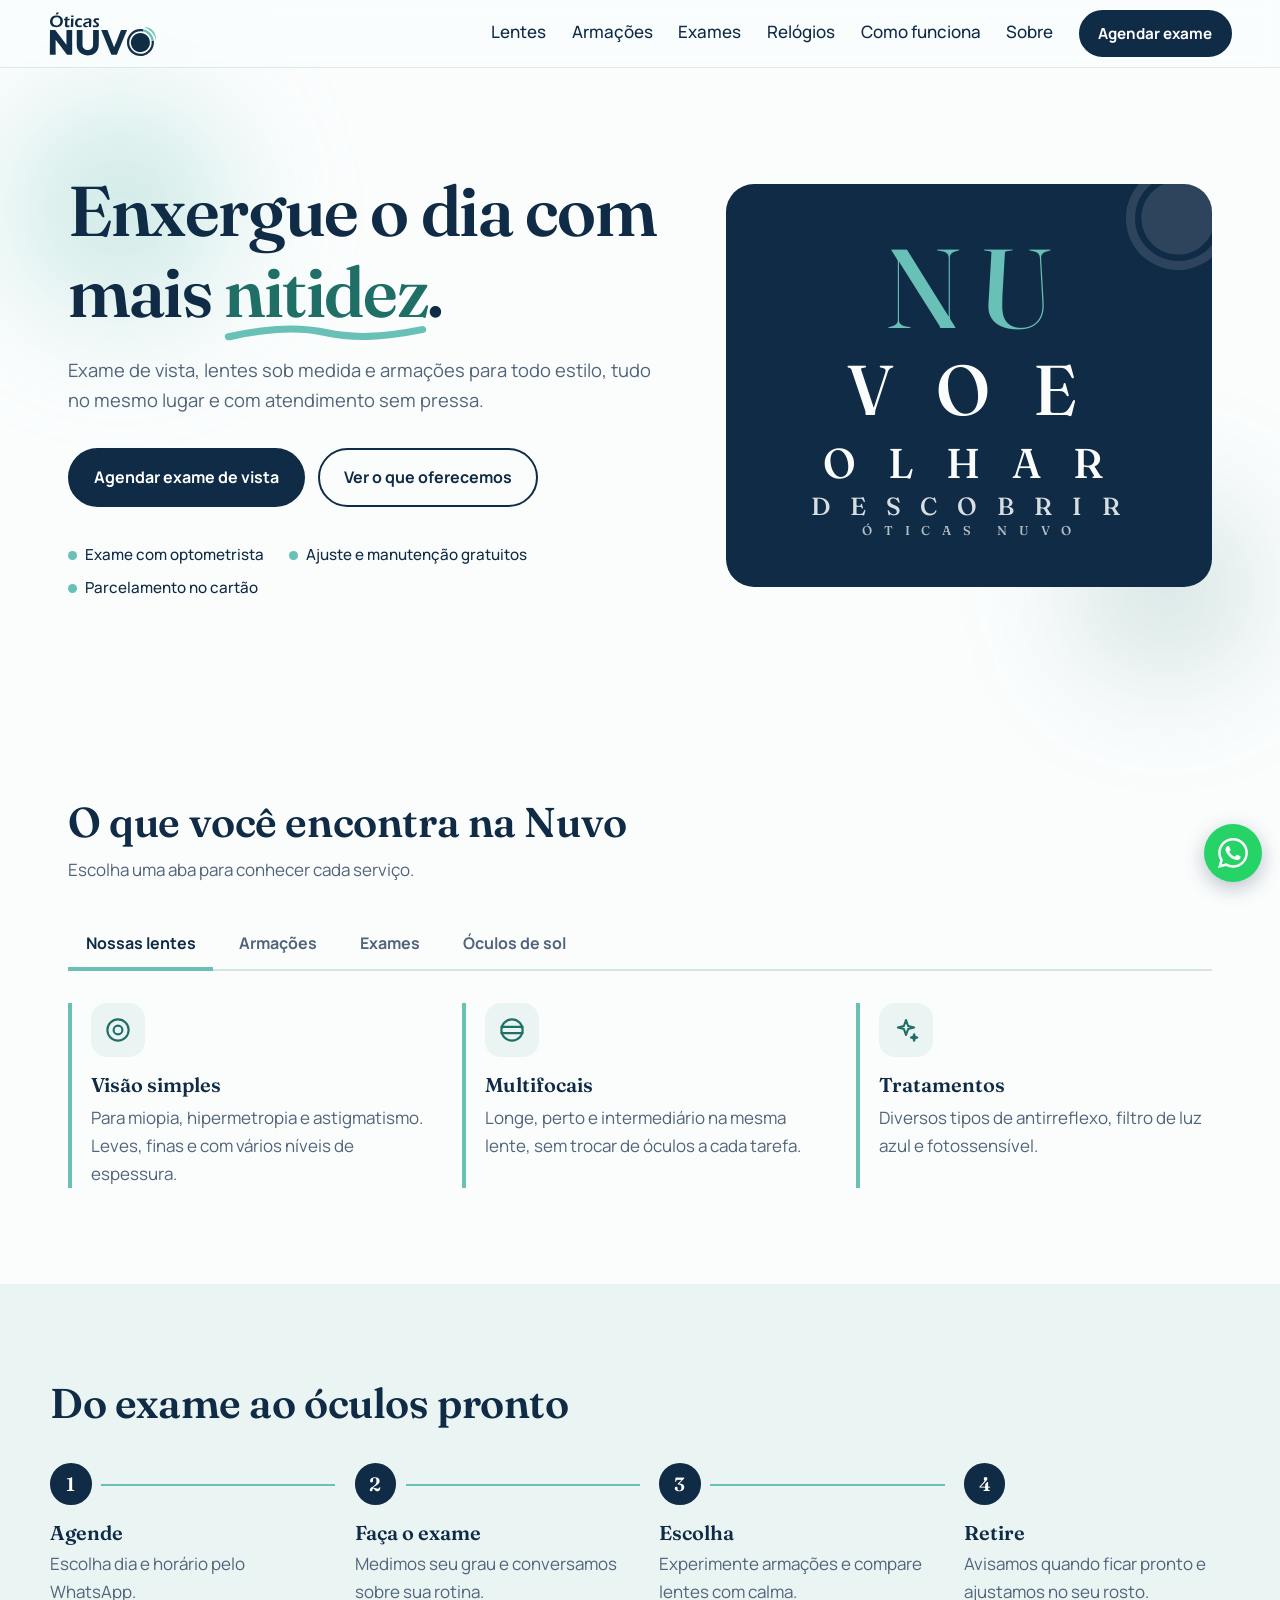
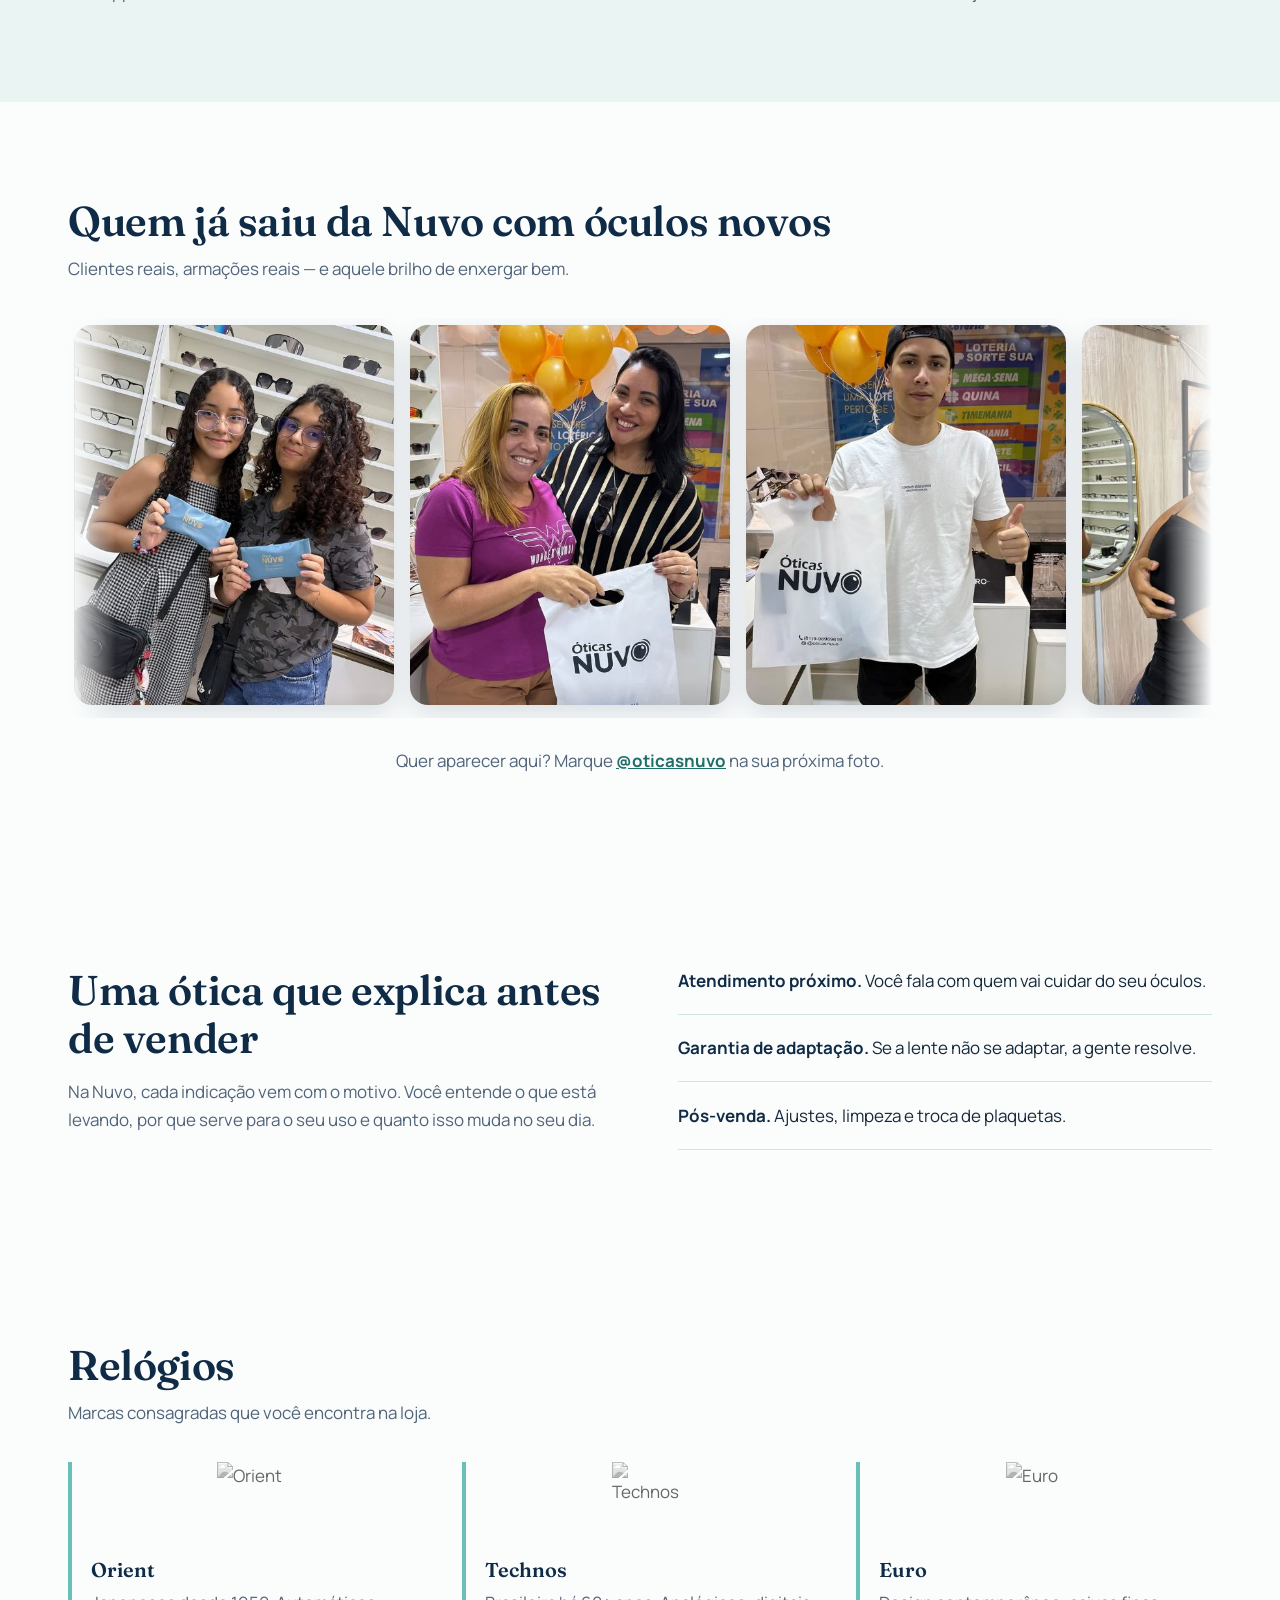
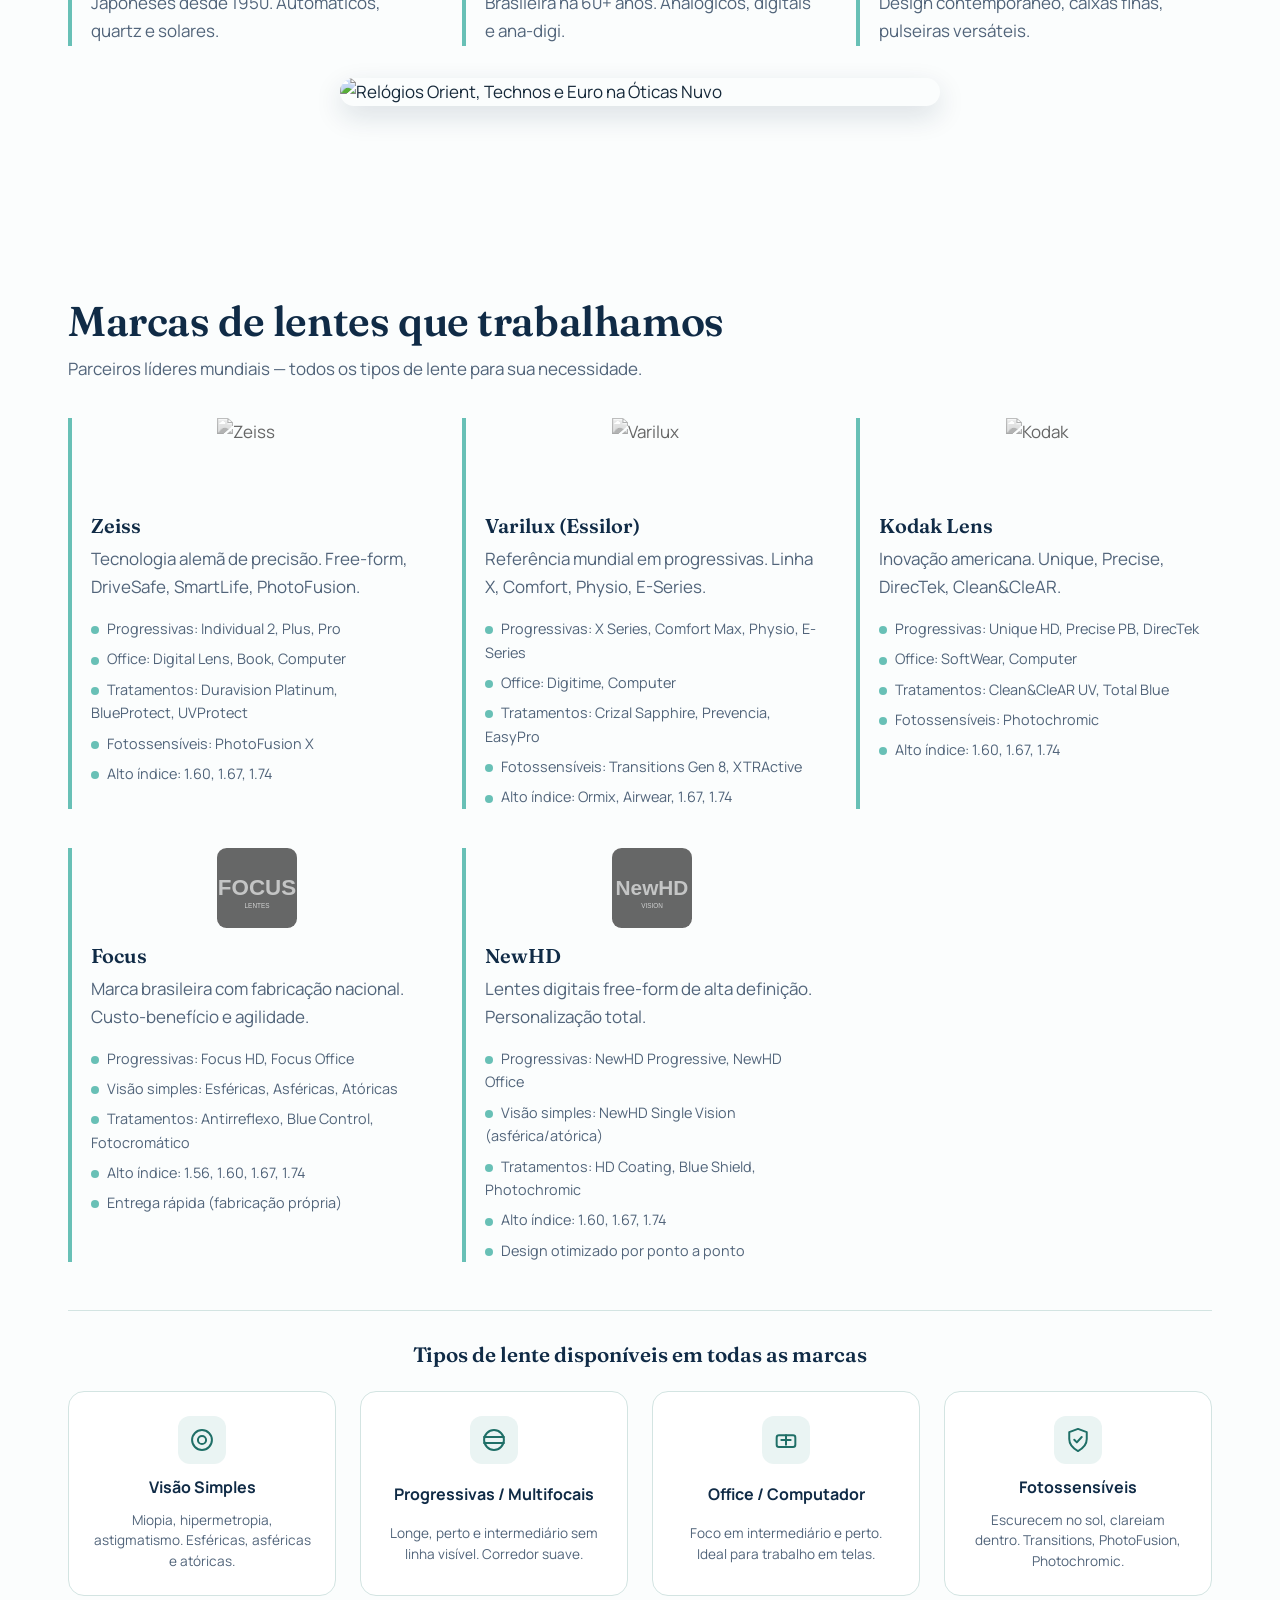
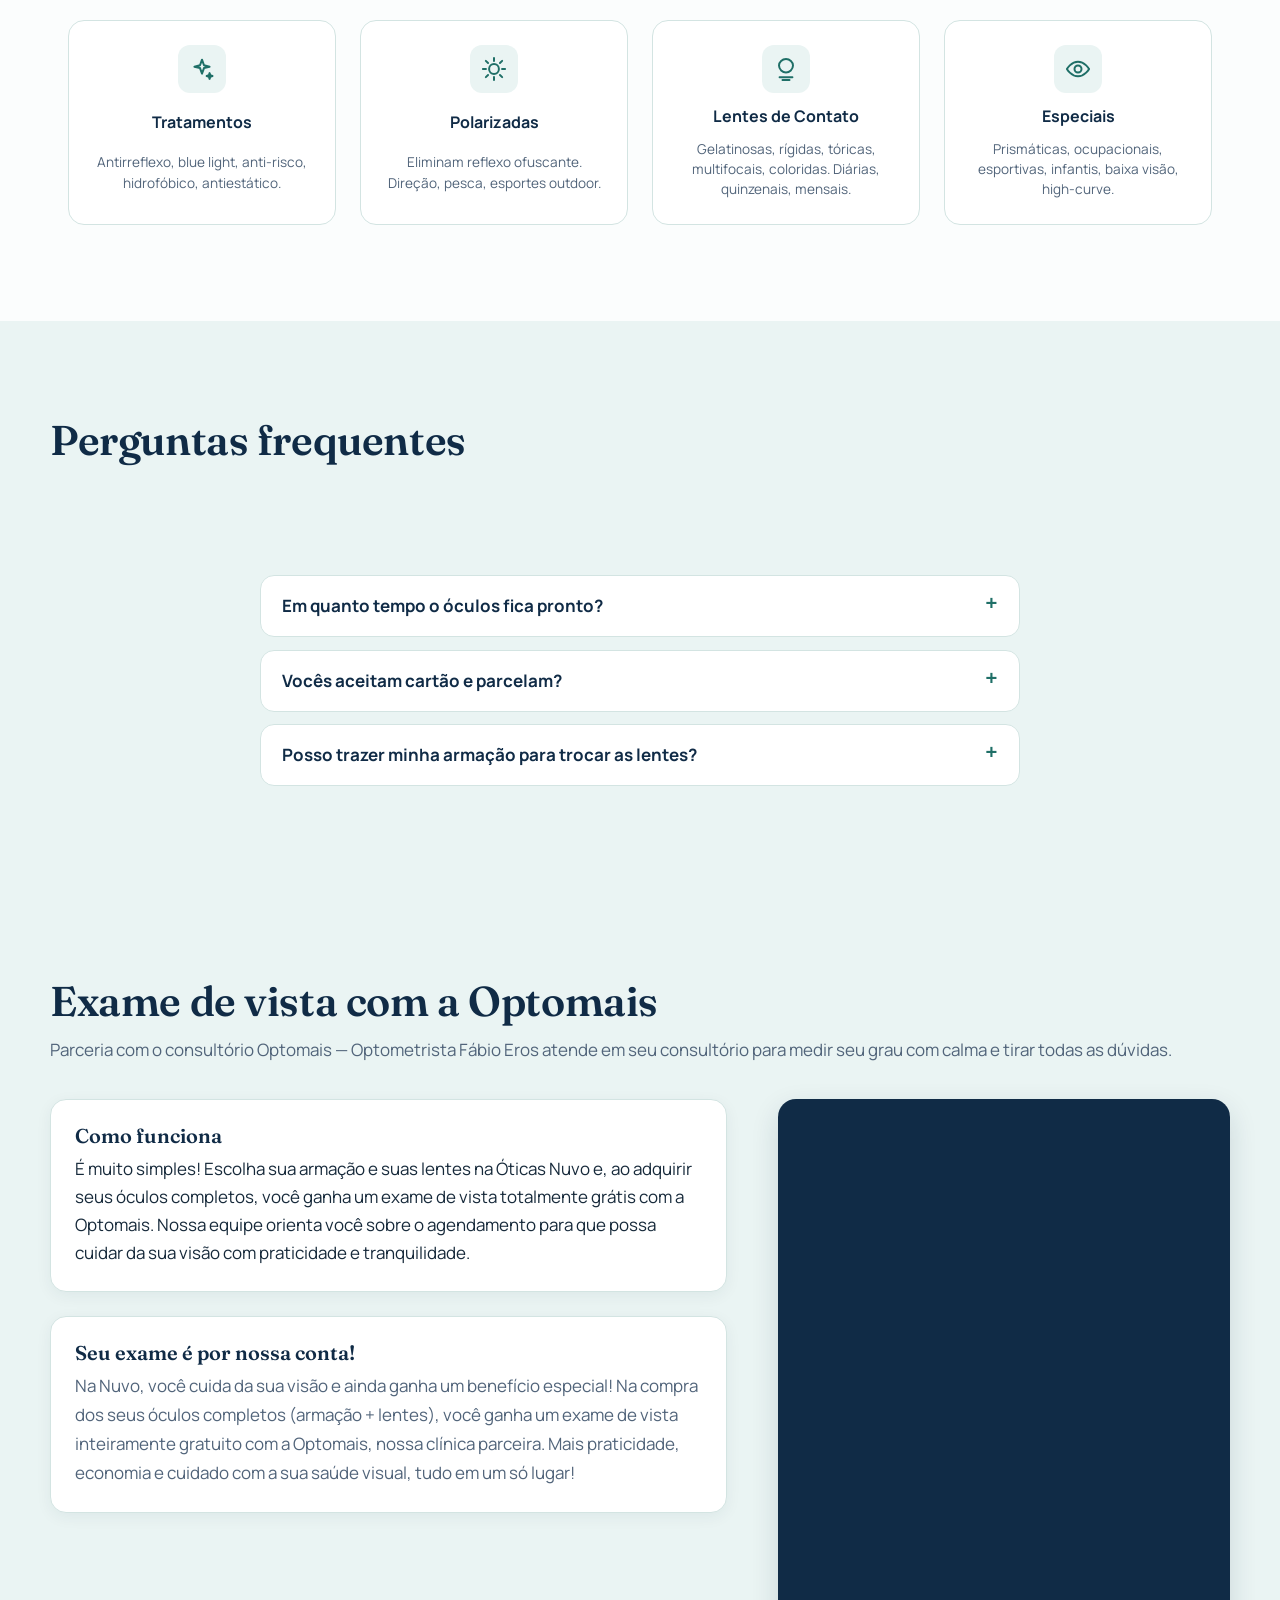
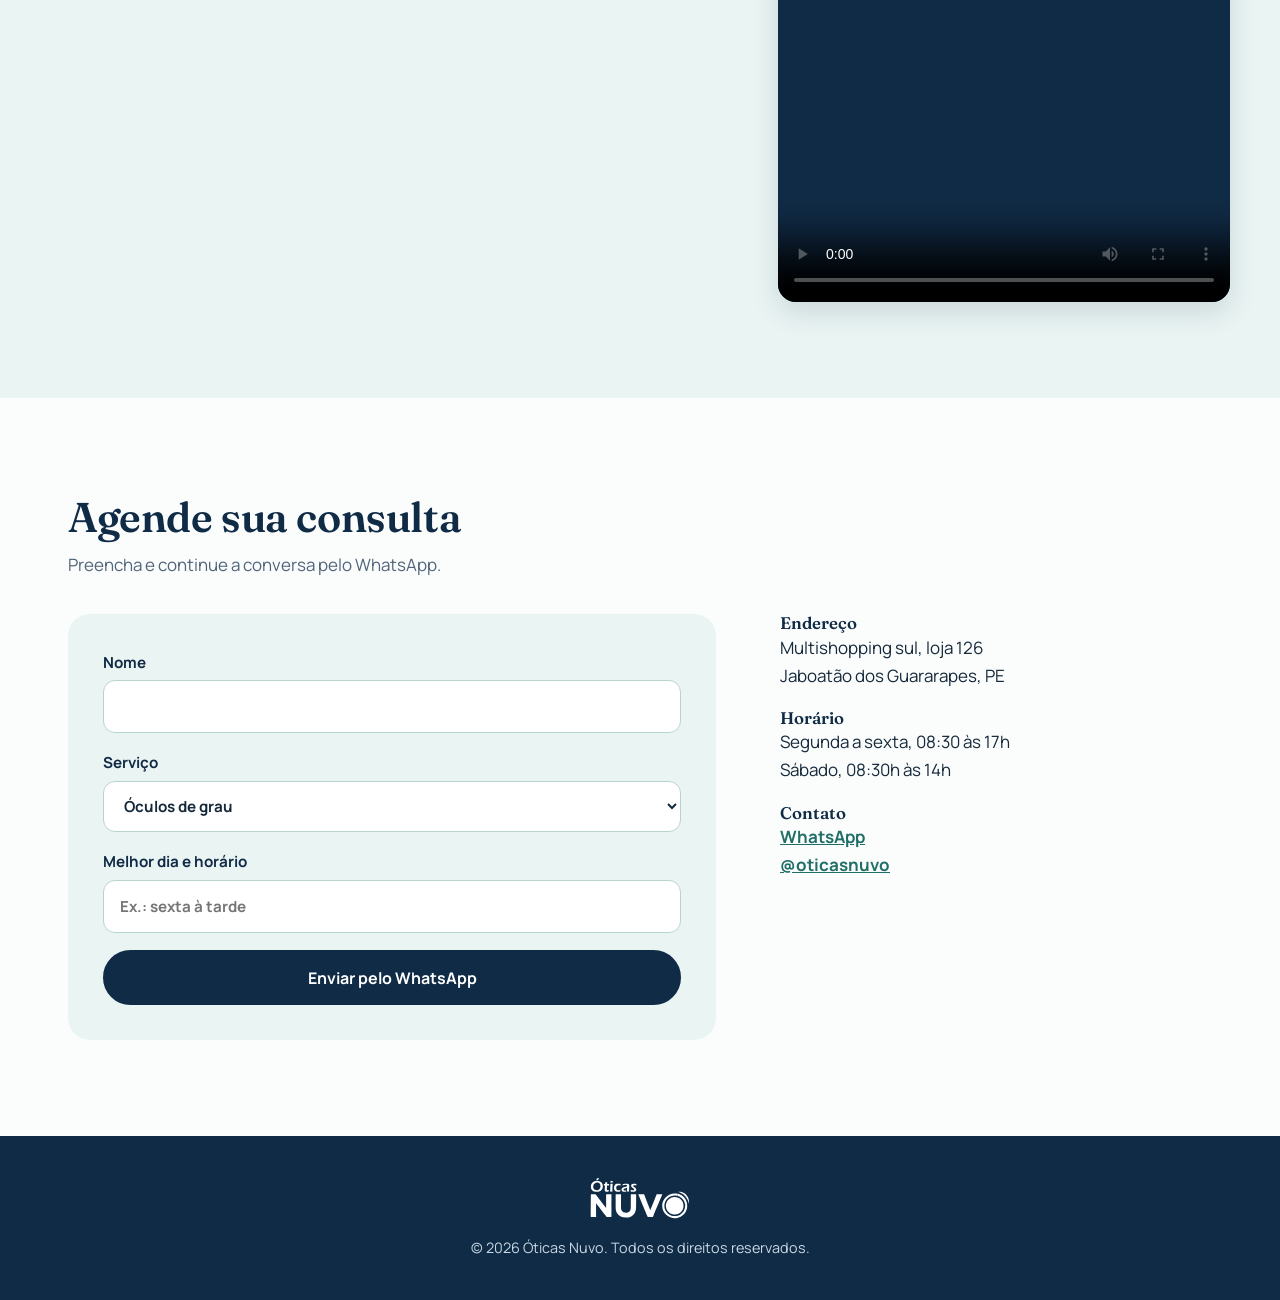
==== nuvo/index.html @ 14ef7bdc "feat: atualiza materiais das armações com todos os tipos (Acetato, TR90, Metal, Metal e Titânio, Aço" ====
<!DOCTYPE html>
<html lang="pt-BR">
<head>
<meta charset="utf-8">
<meta name="viewport" content="width=device-width, initial-scale=1">
<title>Óticas Nuvo | Óculos, lentes e exame de vista</title>
<meta name="description" content="Óticas Nuvo: exame de vista, lentes, armações e lentes de contato com atendimento próximo. Agende pelo WhatsApp.">
<meta name="theme-color" content="#102B46">
<link rel="icon" href="favicon.ico" sizes="any">
<link rel="icon" type="image/svg+xml" href="img/icone-nuvo.svg">
<link rel="apple-touch-icon" href="img/apple-touch-icon.png">
<link rel="preconnect" href="https://fonts.googleapis.com">
<link rel="preconnect" href="https://fonts.gstatic.com" crossorigin>
<link href="https://fonts.googleapis.com/css2?family=Fraunces:opsz,wght@9..144,500;9..144,600&family=Manrope:wght@400;500;700&display=swap" rel="stylesheet">
<link rel="stylesheet" href="css/style.css">
</head>
<body>
<a class="skip" href="#produtos">Ir para o conteúdo</a>

<header class="top">
  <a class="brand" href="#inicio" aria-label="Óticas Nuvo, início"><img src="img/logo-nuvo.svg" alt="Óticas Nuvo" width="150" height="65"></a>
  <button class="burger" aria-expanded="false" aria-controls="menu" aria-label="Abrir menu"><span></span><span></span></button>
  <nav id="menu" aria-label="Principal">
    <a href="#produtos" data-tab="lentes">Lentes</a>
    <a href="#produtos" data-tab="armacoes">Armações</a>
    <a href="#produtos" data-tab="exames">Exames</a>
    <a href="#relogios">Relógios</a>
    <a href="#como">Como funciona</a>
    <a href="#sobre">Sobre</a>
    <a href="#contato" class="btn btn-sm">Agendar exame</a>
  </nav>
</header>

<main>
<section class="hero" id="inicio">
  <div class="hero-blob b1" aria-hidden="true"></div>
  <div class="hero-blob b2" aria-hidden="true"></div>
  <div class="hero-text">
    <h1>Enxergue o dia com mais <em class="hl">nitidez</em>.</h1>
    <p>Exame de vista, lentes sob medida e armações para todo estilo, tudo no mesmo lugar e com atendimento sem pressa.</p>
    <div class="actions">
      <a class="btn" href="#contato">Agendar exame de vista</a>
      <a class="btn btn-ghost" href="#produtos">Ver o que oferecemos</a>
    </div>
    <ul class="facts">
      <li>Exame com optometrista</li>
      <li>Ajuste e manutenção gratuitos</li>
      <li>Parcelamento no cartão</li>
    </ul>
  </div>
  <div class="chart" aria-hidden="true">
    <img class="chart-eye" src="img/icone-nuvo.svg" alt="" width="120" height="120">
    <p class="r1">N U</p>
    <p class="r2">V O E</p>
    <p class="r3">O L H A R</p>
    <p class="r4">D E S C O B R I R</p>
    <p class="r5">Ó T I C A S &nbsp; N U V O</p>
  </div>
</section>

<section class="sec" id="produtos">
  <div class="head">
    <h2>O que você encontra na Nuvo</h2>
    <p>Escolha uma aba para conhecer cada serviço.</p>
  </div>
  <div class="tabs" role="tablist" aria-label="Produtos e serviços">
    <button role="tab" id="t-lentes" aria-controls="p-lentes" aria-selected="true">Nossas lentes</button>
    <button role="tab" id="t-armacoes" aria-controls="p-armacoes" aria-selected="false" tabindex="-1">Armações</button>
    <button role="tab" id="t-exames" aria-controls="p-exames" aria-selected="false" tabindex="-1">Exames</button>
    <button role="tab" id="t-solar" aria-controls="p-solar" aria-selected="false" tabindex="-1">Óculos de sol</button>
  </div>

  <div class="panel" role="tabpanel" id="p-lentes" aria-labelledby="t-lentes">
    <div class="cols">
      <article><svg aria-hidden="true" viewBox="0 0 24 24" fill="none" stroke="currentColor" stroke-width="1.7" stroke-linecap="round" stroke-linejoin="round"><circle cx="12" cy="12" r="8.5"/><circle cx="12" cy="12" r="3.5"/></svg><h3>Visão simples</h3><p>Para miopia, hipermetropia e astigmatismo. Leves, finas e com vários níveis de espessura.</p></article>
      <article><svg aria-hidden="true" viewBox="0 0 24 24" fill="none" stroke="currentColor" stroke-width="1.7" stroke-linecap="round" stroke-linejoin="round"><circle cx="12" cy="12" r="8.5"/><path d="M3.5 9.5h17M3.5 14.5h17"/></svg><h3>Multifocais</h3><p>Longe, perto e intermediário na mesma lente, sem trocar de óculos a cada tarefa.</p></article>
      <article><svg aria-hidden="true" viewBox="0 0 24 24" fill="none" stroke="currentColor" stroke-width="1.7" stroke-linecap="round" stroke-linejoin="round"><path d="M12 4l1.7 4.8L18.5 10l-4.8 1.2L12 16l-1.7-4.8L5.5 10l4.8-1.2z"/><path d="M18.5 15.5l.6 1.9 1.9.6-1.9.6-.6 1.9-.6-1.9-1.9-.6 1.9-.6z"/></svg><h3>Tratamentos</h3><p>Diversos tipos de antirreflexo, filtro de luz azul e fotossensível.</p></article>
    </div>
  </div>
  <div class="panel" role="tabpanel" id="p-armacoes" aria-labelledby="t-armacoes" hidden>
    <div class="cols">
      <article>
        <svg aria-hidden="true" viewBox="0 0 24 24" fill="none" stroke="currentColor" stroke-width="1.7" stroke-linecap="round" stroke-linejoin="round">
          <circle cx="7" cy="14.5" r="3.6"/><circle cx="17" cy="14.5" r="3.6"/>
          <path d="M10.6 14c.9-.7 1.9-.7 2.8 0M3.5 12.5L2.2 9.2M20.5 12.5l1.3-3.3"/>
        </svg>
        <h3>Acetato</h3>
        <p>Cores profundas, acabamento macio e muito conforto para o dia inteiro. Ajuste preciso no rosto.</p>
      </article>
      <article>
        <svg aria-hidden="true" viewBox="0 0 24 24" fill="none" stroke="currentColor" stroke-width="1.7" stroke-linecap="round" stroke-linejoin="round">
          <circle cx="7" cy="14.5" r="3.6"/><circle cx="17" cy="14.5" r="3.6"/>
          <path d="M10.6 14c.9-.7 1.9-.7 2.8 0M3.5 12.5L2.2 9.2M20.5 12.5l1.3-3.3"/>
          <path d="M7 14.5v-4M17 14.5v-4" stroke="#68C0B6" stroke-width="1.5"/>
        </svg>
        <h3>TR90</h3>
        <p>Nylon de alta performance. Ultra-leve, flexível, resistente a impacto e memória de forma.</p>
      </article>
      <article>
        <svg aria-hidden="true" viewBox="0 0 24 24" fill="none" stroke="currentColor" stroke-width="1.7" stroke-linecap="round" stroke-linejoin="round">
          <rect x="3" y="11.5" width="7" height="5" rx="1.8"/><rect x="14" y="11.5" width="7" height="5" rx="1.8"/>
          <path d="M10 14h4M3 11.5L1.8 8.5M21 11.5l1.2-3"/>
        </svg>
        <h3>Metal</h3>
        <p>Clássico e durável. Hastes finas, ajuste nasal com plaquetas, visual atemporal.</p>
      </article>
      <article>
        <svg aria-hidden="true" viewBox="0 0 24 24" fill="none" stroke="currentColor" stroke-width="1.7" stroke-linecap="round" stroke-linejoin="round">
          <rect x="3" y="11.5" width="7" height="5" rx="1.8"/><rect x="14" y="11.5" width="7" height="5" rx="1.8"/>
          <path d="M10 14h4M3 11.5L1.8 8.5M21 11.5l1.2-3"/>
          <circle cx="6.5" cy="14" r="1.2" fill="#68C0B6"/><circle cx="17.5" cy="14" r="1.2" fill="#68C0B6"/>
        </svg>
        <h3>Metal e Titânio</h3>
        <p>Leveza extrema, hipoalergênico, resistente à corrosão. Conforto máximo por horas.</p>
      </article>
      <article>
        <svg aria-hidden="true" viewBox="0 0 24 24" fill="none" stroke="currentColor" stroke-width="1.7" stroke-linecap="round" stroke-linejoin="round">
          <circle cx="7" cy="15" r="3.4"/><circle cx="17" cy="15" r="3.4"/>
          <path d="M10.4 14.6c.9-.7 2.3-.7 3.2 0"/>
          <path d="M12 3.5l.8 1.7 1.8.3-1.3 1.3.3 1.8-1.6-.9-1.6.9.3-1.8L8.6 5.5l1.8-.3z"/>
          <rect x="5.5" y="13" width="3" height="4" rx="0.5" fill="#68C0B6"/><rect x="16.5" y="13" width="3" height="4" rx="0.5" fill="#68C0B6"/>
        </svg>
        <h3>Aço Inoxidável</h3>
        <p>Resistência superior, não enferruja, fino e elegante. Ideal para armações rimless.</p>
      </article>
      <article>
        <svg aria-hidden="true" viewBox="0 0 24 24" fill="none" stroke="currentColor" stroke-width="1.7" stroke-linecap="round" stroke-linejoin="round">
          <circle cx="7" cy="15" r="3.4"/><circle cx="17" cy="15" r="3.4"/>
          <path d="M10.4 14.6c.9-.7 2.3-.7 3.2 0"/>
          <path d="M12 3.5l.8 1.7 1.8.3-1.3 1.3.3 1.8-1.6-.9-1.6.9.3-1.8L8.6 5.5l1.8-.3z"/>
          <path d="M7 15l-2-3M17 15l2-3" stroke="#68C0B6" stroke-width="1.5"/>
        </svg>
        <h3>Alumínio</h3>
        <p>Ultraleve, moderno, anodizado em cores exclusivas. Design minimalista e esportivo.</p>
      </article>
    </div>
  </div>
  <div class="panel" role="tabpanel" id="p-exames" aria-labelledby="t-exames" hidden>
    <div class="cols">
      <article><svg aria-hidden="true" viewBox="0 0 24 24" fill="none" stroke="currentColor" stroke-width="1.7" stroke-linecap="round" stroke-linejoin="round"><path d="M2.5 12S6 5.8 12 5.8 21.5 12 21.5 12 18 18.2 12 18.2 2.5 12 2.5 12z"/><circle cx="12" cy="12" r="3"/></svg><h3>Exame de vista</h3><p>Medição completa do grau, com tempo para tirar dúvidas sobre o resultado.</p></article>
      <article><svg aria-hidden="true" viewBox="0 0 24 24" fill="none" stroke="currentColor" stroke-width="1.7" stroke-linecap="round" stroke-linejoin="round"><path d="M2.5 12S6 5.8 12 5.8 21.5 12 21.5 12 18 18.2 12 18.2 2.5 12 2.5 12z"/><path d="M9.5 12.2l2 2 3.5-4.6"/></svg><h3>Triagem de saúde ocular</h3><p>Identifica sinais que precisam de avaliação do oftalmologista.</p></article>
      <article><svg aria-hidden="true" viewBox="0 0 24 24" fill="none" stroke="currentColor" stroke-width="1.7" stroke-linecap="round" stroke-linejoin="round"><path d="M12 3.5c3.2 0 6 2.5 6 5.6S15 15 12 15s-6-2.8-6-5.9 2.8-5.6 6-5.6z"/><path d="M6.5 19h11M9 21.5h6"/></svg><h3>Adaptação de lentes</h3><p>Teste e orientação de uso para quem está começando com multifocais e garantia de adaptação pelo fornecedor</p></article>
    </div>
  </div>
  <div class="panel" role="tabpanel" id="p-solar" aria-labelledby="t-solar" hidden>
    <div class="cols">
      <article><svg aria-hidden="true" viewBox="0 0 24 24" fill="none" stroke="currentColor" stroke-width="1.7" stroke-linecap="round" stroke-linejoin="round"><circle cx="12" cy="12" r="4.2"/><path d="M12 2.5v2.6M12 18.9v2.6M2.5 12h2.6M18.9 12h2.6M5 5l1.9 1.9M17.1 17.1L19 19M19 5l-1.9 1.9M6.9 17.1L5 19"/></svg><h3>Com ou sem grau</h3><p>Lentes solares com seu grau ou modelos prontos para o dia a dia.</p></article>
      <article><svg aria-hidden="true" viewBox="0 0 24 24" fill="none" stroke="currentColor" stroke-width="1.7" stroke-linecap="round" stroke-linejoin="round"><path d="M12 2.5l7.5 2.8v5.9c0 4.7-3.2 8-7.5 10.3C7.7 19.2 4.5 15.9 4.5 11.2V5.3z"/><path d="M8.8 11.8l2.2 2.2 4.2-4.6"/></svg><h3>Proteção UV400</h3><p>Bloqueio dos raios UVA e UVB para cuidar dos olhos no sol forte.</p></article>
      <article><svg aria-hidden="true" viewBox="0 0 24 24" fill="none" stroke="currentColor" stroke-width="1.7" stroke-linecap="round" stroke-linejoin="round"><path d="M2.5 15.5c2 0 2 1.7 4 1.7s2-1.7 4-1.7 2 1.7 4 1.7 2-1.7 3.5-1.7"/><path d="M8.5 11.5l2-2M15.5 11.5l-2-2M12 10.5V7"/><circle cx="12" cy="4.5" r="1.6"/></svg><h3>Polarizadas</h3><p>Menos reflexo na água, na estrada e no asfalto.</p></article>
    </div>
  </div>
</section>



<section class="sec alt" id="como">
  <div class="head"><h2>Do exame ao óculos pronto</h2></div>
  <ol class="steps">
    <li><h3>Agende</h3><p>Escolha dia e horário pelo WhatsApp.</p></li>
    <li><h3>Faça o exame</h3><p>Medimos seu grau e conversamos sobre sua rotina.</p></li>
    <li><h3>Escolha</h3><p>Experimente armações e compare lentes com calma.</p></li>
    <li><h3>Retire</h3><p>Avisamos quando ficar pronto e ajustamos no seu rosto.</p></li>
  </ol>
</section>

<section class="sec" id="galeria">
  <div class="head">
    <h2>Quem já saiu da Nuvo com óculos novos</h2>
    <p>Clientes reais, armações reais — e aquele brilho de enxergar bem.</p>
  </div>
  <div class="car">
    <ul class="car-track" tabindex="0" aria-label="Fotos de clientes com armações da Nuvo, rolagem horizontal">
      <li><figure><img src="img/cliente-1.jpg" alt="Duas clientes da Óticas Nuvo sorrindo com sacolas azuis da loja" width="495" height="597" loading="lazy"><figcaption>Cliente Nuvo</figcaption></figure></li>
      <li><figure><img src="img/cliente-2.jpg" alt="Duas clientes da Nuvo com balões amarelos e sacola da loja" width="492" height="621" loading="lazy"><figcaption>Cliente Nuvo</figcaption></figure></li>
      <li><figure><img src="img/cliente-3.jpg" alt="Cliente da Nuvo de boné e camisa branca fazendo sinal de positivo com a sacola da loja" width="491" height="671" loading="lazy"><figcaption>Cliente Nuvo</figcaption></figure></li>
      <li><figure><img src="img/cliente-4.jpg" alt="Duas clientes abraçadas na loja Óticas Nuvo, uma usando óculos escuros" width="491" height="607" loading="lazy"><figcaption>Cliente Nuvo</figcaption></figure></li>
      <li><figure><img src="img/cliente-5.jpg" alt="Cliente da Nuvo tirando foto no espelho com a sacola da loja" width="492" height="657" loading="lazy"><figcaption>Cliente Nuvo</figcaption></figure></li>
      <li><figure><img src="img/cliente-6.png" alt="Cliente da Nuvo sorrindo com sacolas azuis da loja, de óculos escuros e vestido florida" width="491" height="442" loading="lazy"><figcaption>Cliente Nuvo</figcaption></figure></li>
      <li><figure><img src="img/cliente-7.png" alt="Família de clientes da Óticas Nuvo sorrindo na loja com sacolas azuis" width="492" height="686" loading="lazy"><figcaption>Cliente Nuvo</figcaption></figure></li>
      <li><figure><img src="img/cliente-8.png" alt="Cliente da Nuvo de óculos escuros e vestido cinza com a sacola da loja" width="235" height="492" loading="lazy"><figcaption>Cliente Nuvo</figcaption></figure></li>
    </ul>
  </div>
  <p class="car-cta">Quer aparecer aqui? Marque <a href="https://instagram.com/oticasnuvo" rel="noopener">@oticasnuvo</a> na sua próxima foto.</p>
</section>

<section class="sec" id="sobre">
  <div class="about">
    <div>
      <h2>Uma ótica que explica antes de vender</h2>
      <p>Na Nuvo, cada indicação vem com o motivo. Você entende o que está levando, por que serve para o seu uso e quanto isso muda no seu dia.</p>
    </div>
    <ul class="why">
      <li><strong>Atendimento próximo.</strong> Você fala com quem vai cuidar do seu óculos.</li>
      <li><strong>Garantia de adaptação.</strong> Se a lente não se adaptar, a gente resolve.</li>
      <li><strong>Pós-venda.</strong> Ajustes, limpeza e troca de plaquetas.</li>
    </ul>
  </div>
</section>

<section class="sec" id="relogios">
  <div class="head">
    <h2>Relógios</h2>
    <p>Marcas consagradas que você encontra na loja.</p>
  </div>
  <div class="cols">
    <article>
      <div class="brand-logo"><img src="img/orient-logo.png" alt="Orient" width="120" height="120" loading="lazy"></div>
      <h3>Orient</h3>
      <p>Japoneses desde 1950. Automáticos, quartz e solares.</p>
    </article>
    <article>
      <div class="brand-logo"><img src="img/technos-logo.png" alt="Technos" width="120" height="120" loading="lazy"></div>
      <h3>Technos</h3>
      <p>Brasileira há 60+ anos. Analógicos, digitais e ana-digi.</p>
    </article>
    <article>
      <div class="brand-logo"><img src="img/euro-logo.png" alt="Euro" width="120" height="120" loading="lazy"></div>
      <h3>Euro</h3>
      <p>Design contemporâneo, caixas finas, pulseiras versáteis.</p>
    </article>
  </div>
  <figure class="relogios-foto">
    <img src="img/relogios-todos.jpg.jpeg" alt="Relógios Orient, Technos e Euro na Óticas Nuvo" loading="lazy">
  </figure>
</section>

<section class="sec" id="lentes-marcas">
  <div class="head">
    <h2>Marcas de lentes que trabalhamos</h2>
    <p>Parceiros líderes mundiais — todos os tipos de lente para sua necessidade.</p>
  </div>
  <div class="cols">
    <article>
      <div class="brand-logo"><img src="img/zeiss-logo.png" alt="Zeiss" width="120" height="120" loading="lazy"></div>
      <h3>Zeiss</h3>
      <p>Tecnologia alemã de precisão. Free-form, DriveSafe, SmartLife, PhotoFusion.</p>
      <ul class="brand-features">
        <li>Progressivas: Individual 2, Plus, Pro</li>
        <li>Office: Digital Lens, Book, Computer</li>
        <li>Tratamentos: Duravision Platinum, BlueProtect, UVProtect</li>
        <li>Fotossensíveis: PhotoFusion X</li>
        <li>Alto índice: 1.60, 1.67, 1.74</li>
      </ul>
    </article>
    <article>
      <div class="brand-logo"><img src="img/varilux-logo.png" alt="Varilux" width="120" height="120" loading="lazy"></div>
      <h3>Varilux (Essilor)</h3>
      <p>Referência mundial em progressivas. Linha X, Comfort, Physio, E-Series.</p>
      <ul class="brand-features">
        <li>Progressivas: X Series, Comfort Max, Physio, E-Series</li>
        <li>Office: Digitime, Computer</li>
        <li>Tratamentos: Crizal Sapphire, Prevencia, EasyPro</li>
        <li>Fotossensíveis: Transitions Gen 8, XTRActive</li>
        <li>Alto índice: Ormix, Airwear, 1.67, 1.74</li>
      </ul>
    </article>
    <article>
      <div class="brand-logo"><img src="img/kodak-logo.png" alt="Kodak" width="120" height="120" loading="lazy"></div>
      <h3>Kodak Lens</h3>
      <p>Inovação americana. Unique, Precise, DirecTek, Clean&CleAR.</p>
      <ul class="brand-features">
        <li>Progressivas: Unique HD, Precise PB, DirecTek</li>
        <li>Office: SoftWear, Computer</li>
        <li>Tratamentos: Clean&CleAR UV, Total Blue</li>
        <li>Fotossensíveis: Photochromic</li>
        <li>Alto índice: 1.60, 1.67, 1.74</li>
      </ul>
    </article>
    <article>
      <div class="brand-logo"><img src="img/focus-logo.svg" alt="Focus" width="120" height="120" loading="lazy"></div>
      <h3>Focus</h3>
      <p>Marca brasileira com fabricação nacional. Custo-benefício e agilidade.</p>
      <ul class="brand-features">
        <li>Progressivas: Focus HD, Focus Office</li>
        <li>Visão simples: Esféricas, Asféricas, Atóricas</li>
        <li>Tratamentos: Antirreflexo, Blue Control, Fotocromático</li>
        <li>Alto índice: 1.56, 1.60, 1.67, 1.74</li>
        <li>Entrega rápida (fabricação própria)</li>
      </ul>
    </article>
    <article>
      <div class="brand-logo"><img src="img/newhd-logo.svg" alt="NewHD" width="120" height="120" loading="lazy"></div>
      <h3>NewHD</h3>
      <p>Lentes digitais free-form de alta definição. Personalização total.</p>
      <ul class="brand-features">
        <li>Progressivas: NewHD Progressive, NewHD Office</li>
        <li>Visão simples: NewHD Single Vision (asférica/atórica)</li>
        <li>Tratamentos: HD Coating, Blue Shield, Photochromic</li>
        <li>Alto índice: 1.60, 1.67, 1.74</li>
        <li>Design otimizado por ponto a ponto</li>
      </ul>
    </article>
  </div>
  <div class="tipos-lentes">
    <h3>Tipos de lente disponíveis em todas as marcas</h3>
    <div class="tipos-grid">
      <article><svg aria-hidden="true" viewBox="0 0 24 24" fill="none" stroke="currentColor" stroke-width="1.7" stroke-linecap="round" stroke-linejoin="round"><circle cx="12" cy="12" r="8.5"/><circle cx="12" cy="12" r="3.5"/></svg><h4>Visão Simples</h4><p>Miopia, hipermetropia, astigmatismo. Esféricas, asféricas e atóricas.</p></article>
      <article><svg aria-hidden="true" viewBox="0 0 24 24" fill="none" stroke="currentColor" stroke-width="1.7" stroke-linecap="round" stroke-linejoin="round"><circle cx="12" cy="12" r="8.5"/><path d="M3.5 9.5h17M3.5 14.5h17"/></svg><h4>Progressivas / Multifocais</h4><p>Longe, perto e intermediário sem linha visível. Corredor suave.</p></article>
      <article><svg aria-hidden="true" viewBox="0 0 24 24" fill="none" stroke="currentColor" stroke-width="1.7" stroke-linecap="round" stroke-linejoin="round"><rect x="4" y="8" width="16" height="10" rx="2"/><path d="M8 12h8M12 8v8"/></svg><h4>Office / Computador</h4><p>Foco em intermediário e perto. Ideal para trabalho em telas.</p></article>
      <article><svg aria-hidden="true" viewBox="0 0 24 24" fill="none" stroke="currentColor" stroke-width="1.7" stroke-linecap="round" stroke-linejoin="round"><path d="M12 2.5l7.5 2.8v5.9c0 4.7-3.2 8-7.5 10.3C7.7 19.2 4.5 15.9 4.5 11.2V5.3z"/><path d="M8.8 11.8l2.2 2.2 4.2-4.6"/></svg><h4>Fotossensíveis</h4><p>Escurecem no sol, clareiam dentro. Transitions, PhotoFusion, Photochromic.</p></article>
      <article><svg aria-hidden="true" viewBox="0 0 24 24" fill="none" stroke="currentColor" stroke-width="1.7" stroke-linecap="round" stroke-linejoin="round"><path d="M12 4l1.7 4.8L18.5 10l-4.8 1.2L12 16l-1.7-4.8L5.5 10l4.8-1.2z"/><path d="M18.5 15.5l.6 1.9 1.9.6-1.9.6-.6 1.9-.6-1.9-1.9-.6 1.9-.6z"/></svg><h4>Tratamentos</h4><p>Antirreflexo, blue light, anti-risco, hidrofóbico, antiestático.</p></article>
      <article><svg aria-hidden="true" viewBox="0 0 24 24" fill="none" stroke="currentColor" stroke-width="1.7" stroke-linecap="round" stroke-linejoin="round"><circle cx="12" cy="12" r="4.2"/><path d="M12 2.5v2.6M12 18.9v2.6M2.5 12h2.6M18.9 12h2.6M5 5l1.9 1.9M17.1 17.1L19 19M19 5l-1.9 1.9M6.9 17.1L5 19"/></svg><h4>Polarizadas</h4><p>Eliminam reflexo ofuscante. Direção, pesca, esportes outdoor.</p></article>
      <article><svg aria-hidden="true" viewBox="0 0 24 24" fill="none" stroke="currentColor" stroke-width="1.7" stroke-linecap="round" stroke-linejoin="round"><path d="M12 3.5c3.2 0 6 2.5 6 5.6S15 15 12 15s-6-2.8-6-5.9 2.8-5.6 6-5.6z"/><path d="M6.5 19h11M9 21.5h6"/></svg><h4>Lentes de Contato</h4><p>Gelatinosas, rígidas, tóricas, multifocais, coloridas. Diárias, quinzenais, mensais.</p></article>
      <article><svg aria-hidden="true" viewBox="0 0 24 24" fill="none" stroke="currentColor" stroke-width="1.7" stroke-linecap="round" stroke-linejoin="round"><path d="M2.5 12S6 5.8 12 5.8 21.5 12 21.5 12 18 18.2 12 18.2 2.5 12 2.5 12z"/><circle cx="12" cy="12" r="3"/></svg><h4>Especiais</h4><p>Prismáticas, ocupacionais, esportivas, infantis, baixa visão, high-curve.</p></article>
    </div>
  </div>
</section>

<section class="sec alt" id="faq">
  <div class="head"><h2>Perguntas frequentes</h2></div>
  <div class="faq">
    <details><summary>Preciso de receita para comprar óculos?</summary><p>Não. Se você não tiver receita atual, te auxiliamos na marcação do exame.</p></details>
    <details><summary>Em quanto tempo o óculos fica pronto?</summary><p>Lentes simples costumam ficar prontas em poucos dias. Multifocais e tratamentos especiais levam um pouco mais. Informamos o prazo na hora.</p></details>
    <details><summary>Vocês aceitam cartão e parcelam?</summary><p>Sim, aceitamos cartões, Pix e parcelamento. Consulte as condições na loja.</p></details>
    <details><summary>Posso trazer minha armação para trocar as lentes?</summary><p>Podemos avaliar. Se a armação estiver em bom estado, montamos lentes novas nela.</p></details>
  </div>
</section>

<section class="sec alt" id="exame-vista">
  <div class="head">
    <h2>Exame de vista com a Optomais</h2>
    <p>Parceria com o consultório Optomais — Optometrista Fábio Eros atende em seu consultório para medir seu grau com calma e tirar todas as dúvidas.</p>
  </div>
  <div class="exame-grid">
    <div class="exame-content">
      <article>
      <h3>Como funciona</h3>
     

É muito simples! Escolha sua armação e suas lentes na Óticas Nuvo e, ao adquirir seus óculos completos, você ganha um exame de vista totalmente grátis com a Optomais. Nossa equipe orienta você sobre o agendamento para que possa cuidar da sua visão com praticidade e tranquilidade.</p>
    </article>
    <article>
      <h3>Seu exame é por nossa conta!</h3>
      <p>Na Nuvo, você cuida da sua visão e ainda ganha um benefício especial! Na compra dos seus óculos completos (armação + lentes), você ganha um exame de vista inteiramente gratuito com a Optomais, nossa clínica parceira. Mais praticidade, economia e cuidado com a sua saúde visual, tudo em um só lugar!</p>
    </article>
    </div>
    <div class="exame-video">
      <div class="video-wrap vertical" id="video-exame">
        <video controls playsinline poster="img/exame-poster.jpg" preload="metadata">
          <source src="img/exame-reel.mp4" type="video/mp4">
          <p>Seu navegador não suporta vídeo. <a href="https://instagram.com/oticasnuvo" target="_blank" rel="noopener">Ver no Instagram</a></p>
        </video>
      </div>
    </div>
  </div>
</section>

<section class="sec contact" id="contato">
  <div class="head">
    <h2>Agende sua consulta</h2>
    <p>Preencha e continue a conversa pelo WhatsApp.</p>
  </div>
  <div class="contact-grid">
    <form id="form" novalidate>
      <label>Nome<input name="nome" required autocomplete="name"></label>
      <label>Serviço
        <select name="servico">
          <option>Óculos de grau</option><option>Óculos de sol</option><option>Outro assunto</option>
        </select>
      </label>
      <label>Melhor dia e horário<input name="quando" placeholder="Ex.: sexta à tarde"></label>
      <button class="btn" type="submit">Enviar pelo WhatsApp</button>
    </form>
    <address>
      <h3>Endereço</h3>
      <p>Multishopping sul, loja 126<br>Jaboatão dos Guararapes, PE</p>
      <h3>Horário</h3>
      <p>Segunda a sexta, 08:30 às 17h<br>Sábado, 08:30h às 14h</p>
      <h3>Contato</h3>
      <p><a id="zap" href="#">WhatsApp</a><br><a href="https://instagram.com/oticasnuvo" rel="noopener">@oticasnuvo</a></p>
    </address>
  </div>
</section>
</main>

<footer>
  <img src="img/logo-nuvo.svg" alt="Óticas Nuvo" width="110" height="48">
  <p>&copy; <span id="ano">2026</span> Óticas Nuvo. Todos os direitos reservados.</p>
</footer>

<a class="float-zap" id="zap2" href="#" aria-label="Falar no WhatsApp"><svg aria-hidden="true" viewBox="0 0 24 24" fill="currentColor"><path d="M17.472 14.382c-.297-.149-1.758-.867-2.03-.967-.273-.099-.471-.148-.67.15-.197.297-.767.966-.94 1.164-.173.199-.347.223-.644.075-.297-.15-1.255-.463-2.39-1.475-.883-.788-1.48-1.761-1.653-2.059-.173-.297-.018-.458.13-.606.134-.133.298-.347.446-.52.149-.174.198-.298.298-.497.099-.198.05-.371-.025-.52-.075-.149-.669-1.612-.916-2.207-.242-.579-.487-.5-.669-.51-.173-.008-.371-.01-.57-.01-.198 0-.52.074-.792.372-.272.297-1.04 1.016-1.04 2.479 0 1.462 1.065 2.875 1.213 3.074.149.198 2.096 3.2 5.077 4.487.709.306 1.262.489 1.694.625.712.227 1.365.194 1.872.118.571-.085 1.758-.719 2.006-1.413.248-.694.248-1.289.173-1.413-.074-.124-.272-.198-.57-.347m-5.421 7.403h-.004a9.87 9.87 0 01-5.031-1.378l-.361-.214-3.741.982.998-3.648-.235-.374a9.86 9.86 0 01-1.51-5.26c.001-5.45 4.436-9.884 9.888-9.884 2.64 0 5.122 1.03 6.988 2.898a9.825 9.825 0 012.893 6.994c-.003 5.45-4.437 9.884-9.885 9.884m8.413-18.297A11.815 11.815 0 0012.05 0C5.495 0 .16 5.335.157 11.892c0 2.096.547 4.142 1.588 5.945L0 24l6.305-1.654a11.882 11.882 0 005.683 1.448h.005c6.554 0 11.89-5.335 11.893-11.893a11.821 11.821 0 00-3.48-8.413"/></svg><span>WhatsApp</span></a>
<script src="js/main.js"></script>
</body>
</html>
---- nuvo/css/style.css ----
:root{
  --navy:#102B46; --teal:#68C0B6; --teal-d:#1F6F67; --ice:#EAF4F3; --paper:#FBFDFD; --ink:#16293A; --muted:#51647A;
  --serif:"Fraunces",Georgia,serif; --sans:"Manrope",system-ui,-apple-system,"Segoe UI",sans-serif;
}
*{box-sizing:border-box;margin:0}
html{scroll-behavior:smooth;scroll-padding-top:84px}
body{font:400 1.0625rem/1.65 var(--sans);color:var(--ink);background:var(--paper);overflow-x:clip}
img{max-width:100%;height:auto;display:block}
a{color:inherit}
:focus-visible{outline:3px solid var(--teal-d);outline-offset:3px;border-radius:4px}
.skip{position:absolute;left:-999px;top:0;background:var(--navy);color:#fff;padding:.6rem 1rem;z-index:99}
.skip:focus{left:0}

h1,h2,h3{font-family:var(--serif);font-weight:600;line-height:1.15;color:var(--navy)}
h1{font-size:clamp(2.5rem,6vw,4.4rem);letter-spacing:-.02em}
.hl{font-style:normal;color:var(--teal-d);position:relative;white-space:nowrap}
.hl::after{content:"";position:absolute;left:0;right:0;bottom:-.1em;height:.26em;pointer-events:none;background:url("data:image/svg+xml,%3Csvg xmlns='http://www.w3.org/2000/svg' viewBox='0 0 120 14' preserveAspectRatio='none'%3E%3Cpath d='M3 10C25 4 45 3 60 7s32 4 57-2' fill='none' stroke='%2368C0B6' stroke-width='5' stroke-linecap='round'/%3E%3C/svg%3E") no-repeat center/100% 100%}
h2{font-size:clamp(1.8rem,3.5vw,2.6rem);letter-spacing:-.01em}
h3{font-size:1.25rem}

.btn{display:inline-block;position:relative;overflow:hidden;background:var(--navy);color:#fff;text-decoration:none;font-weight:700;padding:.9rem 1.5rem;border-radius:999px;border:2px solid var(--navy);cursor:pointer;font-family:inherit;font-size:1rem;transition:background .2s,color .2s,transform .25s,box-shadow .25s}
.btn::after{content:"";position:absolute;top:0;bottom:0;left:-80%;width:45%;background:linear-gradient(105deg,transparent,rgba(255,255,255,.4),transparent);transform:skewX(-20deg);transition:left .55s ease;pointer-events:none}
.btn:hover{background:var(--teal-d);border-color:var(--teal-d);transform:translateY(-2px);box-shadow:0 8px 20px rgba(16,43,70,.18)}
.btn:hover::after{left:135%}
.btn:active{transform:translateY(0) scale(.97)}
.btn-ghost{background:transparent;color:var(--navy)}
.btn-ghost:hover{background:var(--navy);border-color:var(--navy);color:#fff}
.btn-sm{padding:.55rem 1.1rem;font-size:.95rem}

.top{position:sticky;top:0;z-index:20;display:flex;align-items:center;justify-content:space-between;gap:1rem;padding:.6rem clamp(1rem,4vw,3rem);background:rgba(251,253,253,.6);backdrop-filter:blur(8px);border-bottom:1px solid #DCE9E8;transition:box-shadow .3s ease}
.top.scrolled{box-shadow:0 4px 24px rgba(16,43,70,.1)}
.brand img{width:auto;height:48px;transition:transform .35s cubic-bezier(.34,1.56,.64,1)}
.brand:hover img{transform:rotate(-4deg) scale(1.05)}
#menu{display:flex;align-items:center;gap:1.6rem}
#menu a:not(.btn){text-decoration:none;font-weight:500;color:var(--navy);background:linear-gradient(currentColor,currentColor) left bottom/0% 2px no-repeat;padding-bottom:.2rem;transition:color .2s,background-size .3s ease}
#menu a:not(.btn):hover{color:var(--teal-d);background-size:100% 2px}
#menu .btn{color:#fff}
.burger{display:none;background:none;border:0;width:44px;height:44px;cursor:pointer;padding:10px}
.burger span{display:block;height:2px;background:var(--navy);margin:7px 0;transition:transform .3s cubic-bezier(.4,0,.2,1)}
.burger[aria-expanded=true] span:first-child{transform:translateY(4.5px) rotate(45deg)}
.burger[aria-expanded=true] span:last-child{transform:translateY(-4.5px) rotate(-45deg)}

.hero{position:relative;display:grid;grid-template-columns:1.1fr .9fr;gap:clamp(2rem,5vw,5rem);align-items:center;padding:clamp(3rem,8vw,6.5rem) clamp(1rem,4vw,3rem);max-width:1240px;margin:auto}
.hero-blob{position:absolute;z-index:-1;border-radius:50%;filter:blur(60px);pointer-events:none}
.hero-blob.b1{width:420px;height:420px;left:-110px;top:-70px;background:radial-gradient(closest-side,rgba(104,192,182,.5),transparent 70%);animation:blobDrift 14s ease-in-out infinite alternate}
.hero-blob.b2{width:330px;height:330px;right:-70px;bottom:-50px;background:radial-gradient(closest-side,rgba(31,111,103,.32),transparent 70%);animation:blobDrift 18s ease-in-out infinite alternate-reverse}
@keyframes blobDrift{from{translate:0 0;scale:1}to{translate:40px 26px;scale:1.14}}
.hero-text p{max-width:34em;margin:1.4rem 0 2rem;color:var(--muted);font-size:1.15rem}
.actions{display:flex;flex-wrap:wrap;gap:.8rem}
.facts{list-style:none;padding:0;margin-top:2.2rem;display:flex;flex-wrap:wrap;gap:.5rem 1.6rem;color:var(--navy);font-weight:500;font-size:.95rem}
.facts li::before{content:"";display:inline-block;width:.55rem;height:.55rem;border-radius:50%;background:var(--teal);margin-right:.5rem}

/* Tabela de optometria: cada linha menor que a anterior */
.chart{position:relative;background:var(--navy);color:var(--paper);border-radius:28px;padding:clamp(1.5rem,4vw,3rem);text-align:center;font-family:var(--serif);font-weight:500;overflow:hidden;animation:focus 1.6s ease-out both,floaty 6s ease-in-out 1.6s infinite;transition:transform .15s ease-out}
@keyframes floaty{0%,100%{translate:0 0}50%{translate:0 -12px}}
.chart p{margin:0;line-height:1.3;color:var(--paper)}
.chart-eye{position:absolute;right:-28px;top:-28px;width:120px;opacity:.9;filter:brightness(0) invert(1);opacity:.12;animation:blink 5s ease-in-out infinite;transform-origin:center}
.r1{font-size:clamp(4rem,9vw,7rem);line-height:1!important;color:var(--teal)!important}
.r2{font-size:clamp(2.6rem,6vw,4.4rem);letter-spacing:.2em}
.r3{font-size:clamp(1.7rem,3.6vw,2.6rem);letter-spacing:.28em}
.r4{font-size:clamp(1.05rem,2.2vw,1.55rem);letter-spacing:.3em;opacity:.85}
.r5{font-size:.8rem;letter-spacing:.34em;opacity:.7}
@keyframes focus{from{filter:blur(8px);opacity:.4}to{filter:none;opacity:1}}
@keyframes blink{0%,90%,100%{transform:scaleY(1)}95%{transform:scaleY(.08)}}

/* Entrada em cascata do hero */
@keyframes fadeUp{from{opacity:0;transform:translateY(26px)}to{opacity:1;transform:none}}
@keyframes popIn{from{opacity:0;transform:scale(.5)}to{opacity:1;transform:scale(1)}}
.hero-text>*{animation:fadeUp .7s cubic-bezier(.2,.7,.3,1) both}
.hero-text>*:nth-child(1){animation-delay:.05s}
.hero-text>*:nth-child(2){animation-delay:.15s}
.hero-text>*:nth-child(3){animation-delay:.25s}
.hero-text>*:nth-child(4){animation-delay:.35s}
.facts li{animation:popIn .5s cubic-bezier(.34,1.56,.64,1) both}
.facts li:nth-child(1){animation-delay:.5s}
.facts li:nth-child(2){animation-delay:.62s}
.facts li:nth-child(3){animation-delay:.74s}

.sec{padding:clamp(3.5rem,8vw,6rem) clamp(1rem,4vw,3rem);max-width:1240px;margin:auto}
.alt{max-width:none;background:var(--ice)}
.alt>*{max-width:1180px;margin-left:auto;margin-right:auto}
.head{margin-bottom:2.2rem}
.head p{color:var(--muted);margin-top:.6rem}

.tabs{display:flex;flex-wrap:wrap;gap:.5rem;border-bottom:2px solid #D3E4E2;margin-bottom:2rem}
.tabs button{font:700 1rem var(--sans);color:var(--muted);background:none;border:0;padding:.8rem 1.1rem;cursor:pointer;border-bottom:4px solid transparent;margin-bottom:-2px;transition:color .2s,border-color .25s,transform .2s}
.tabs button:hover{color:var(--navy);transform:translateY(-1px)}
.tabs button[aria-selected=true]{color:var(--navy);border-bottom-color:var(--teal);animation:tabPop .35s cubic-bezier(.34,1.56,.64,1)}
@keyframes tabPop{50%{transform:scale(1.08)}}
.cols{display:grid;grid-template-columns:repeat(3,1fr);gap:clamp(1.2rem,3vw,3rem);perspective:900px}
.cols article{border-left:4px solid var(--teal);padding-left:1.2rem;transition:translate .25s ease,transform .3s ease,box-shadow .25s ease}
.cols article:hover{translate:0 -6px;transform:rotateX(2.5deg) rotateY(-2.5deg);box-shadow:0 14px 32px rgba(16,43,70,.12)}
.cols article>svg{width:54px;height:54px;padding:12px;background:var(--ice);border-radius:16px;color:var(--teal-d);display:block;margin-bottom:1rem;transition:background .25s,color .25s,transform .35s cubic-bezier(.34,1.56,.64,1)}
.cols article:hover>svg{background:var(--teal);color:#fff;transform:rotate(-6deg) scale(1.06)}
.cols h3{transition:color .25s}
.cols article:hover h3{color:var(--teal-d)}
.cols p{margin-top:.5rem;color:var(--muted)}
.panel[hidden]{display:none}

.brand-logo{display:grid;place-items:center;margin-bottom:1rem}
.brand-logo img{width:auto;height:80px;max-width:100%;filter:grayscale(1);opacity:.7;transition:filter .3s,opacity .3s,transform .3s}
.brand-logo:hover img{filter:none;opacity:1;transform:scale(1.05)}
.brand-features{list-style:none;padding:0;margin-top:1rem;display:grid;gap:.4rem;font-size:.9rem;color:var(--muted)}
.brand-features li::before{content:"";display:inline-block;width:.5rem;height:.5rem;border-radius:50%;background:var(--teal);margin-right:.5rem;vertical-align:middle}

.relogios-foto{margin-top:2rem;border-radius:18px;overflow:hidden;box-shadow:0 10px 28px rgba(16,43,70,.14);max-width:600px;margin-left:auto;margin-right:auto}
.relogios-foto img{width:100%;height:auto;display:block}

.exame-grid{display:grid;grid-template-columns:1.5fr 1fr;gap:clamp(2rem,4vw,4rem);align-items:start}
.exame-content{display:grid;gap:1.5rem}
.exame-content article{padding:1.5rem;background:#fff;border-radius:16px;border:1px solid #D3E4E2;box-shadow:0 4px 16px rgba(16,43,70,.06);transition:translate .25s ease,box-shadow .25s ease,border-color .25s}
.exame-content article:hover{translate:0 -4px;box-shadow:0 12px 32px rgba(16,43,70,.12);border-color:var(--teal)}
.exame-content h3{color:var(--navy);margin-bottom:.5rem}
.exame-content p{color:var(--muted);line-height:1.7}
.exame-video{position:sticky;top:100px}
@media (max-width:860px){
  .exame-grid{grid-template-columns:1fr}
  .exame-video{position:static;order:-1}
}

.tipos-lentes{margin-top:3rem;padding-top:2rem;border-top:1px solid #D3E4E2}
.tipos-lentes h3{text-align:center;color:var(--navy);margin-bottom:1.5rem;font-size:1.3rem}
.tipos-grid{display:grid;grid-template-columns:repeat(auto-fit,minmax(220px,1fr));gap:1.5rem}
.tipos-grid article{display:grid;gap:.6rem;text-align:center;padding:1.5rem;background:#fff;border-radius:16px;border:1px solid #D3E4E2;transition:translate .25s ease,box-shadow .25s ease,border-color .25s}
.tipos-grid article:hover{translate:0 -4px;box-shadow:0 12px 32px rgba(16,43,70,.12);border-color:var(--teal)}
.tipos-grid svg{width:48px;height:48px;margin:0 auto;color:var(--teal-d);background:var(--ice);padding:10px;border-radius:12px}
.tipos-grid h4{color:var(--navy);font-size:1rem}
.tipos-grid p{color:var(--muted);font-size:.85rem;line-height:1.5}

.steps{list-style:none;padding:0;counter-reset:s;display:grid;grid-template-columns:repeat(4,1fr);gap:clamp(1rem,3vw,2.5rem)}
.steps li{counter-increment:s;position:relative;padding-top:3.6rem}
.steps li::before{content:counter(s);position:absolute;top:0;left:0;width:2.6rem;height:2.6rem;border-radius:50%;background:var(--navy);color:#fff;display:grid;place-items:center;font:600 1.2rem var(--serif);transition:transform .3s cubic-bezier(.34,1.56,.64,1)}
.steps li:hover::before{transform:scale(1.15)}
.steps li::after{content:"";position:absolute;top:1.3rem;left:3.2rem;right:-1.2rem;height:2px;background:var(--teal);transform:scaleX(0);transform-origin:left;transition:transform .5s ease .25s}
.steps li.in::after{transform:scaleX(1)}
.steps li:last-child::after{display:none}
.steps p{color:var(--muted);margin-top:.4rem}

/* Galeria de clientes (carrossel em rotação contínua) */
.car{position:relative;overflow:hidden;padding:.4rem .4rem .8rem;-webkit-mask-image:linear-gradient(90deg,transparent,#000 48px,#000 calc(100% - 48px),transparent);mask-image:linear-gradient(90deg,transparent,#000 48px,#000 calc(100% - 48px),transparent)}
.car-track{display:flex;list-style:none;padding:0;margin:0;overflow-x:auto;scroll-snap-type:x mandatory;overscroll-behavior-x:contain;scrollbar-width:none;-ms-overflow-style:none}
.car-track::-webkit-scrollbar{display:none}
.car-track:focus-visible{outline:3px solid var(--teal-d);outline-offset:4px;border-radius:18px}
.car-track li{flex:0 0 clamp(230px,26vw,320px);scroll-snap-align:center;margin-right:1rem}
.car-track.marquee{width:max-content;overflow:visible;animation:carSlide 50s linear infinite}
.car:hover .car-track.marquee{animation-play-state:paused}
@keyframes carSlide{to{transform:translateX(-50%)}}
.car figure{position:relative;margin:0;border-radius:18px;overflow:hidden;box-shadow:0 10px 28px rgba(16,43,70,.14);transition:translate .3s ease,box-shadow .3s ease}
.car figure:hover{translate:0 -6px;box-shadow:0 18px 40px rgba(16,43,70,.22)}
.car img{width:100%;height:clamp(280px,32vw,380px);object-fit:cover;transition:transform .6s cubic-bezier(.2,.7,.3,1)}
.car figure:hover img{transform:scale(1.08)}
.car figcaption{position:absolute;left:0;right:0;bottom:0;padding:2rem 1rem .8rem;background:linear-gradient(transparent,rgba(16,43,70,.88));color:#fff;font-size:.9rem;font-weight:500}
@media (hover:hover){
  .car figcaption{translate:0 100%;transition:translate .35s ease}
  .car figure:hover figcaption,.car figure:focus-within figcaption{translate:0 0}
}
.car-cta{text-align:center;margin-top:1.8rem;color:var(--muted)}
.car-cta a{color:var(--teal-d);font-weight:700;transition:color .2s}
.car-cta a:hover{color:var(--navy)}

.about{display:grid;grid-template-columns:1fr 1fr;gap:clamp(2rem,6vw,5rem);align-items:start}
.about p{margin-top:1rem;color:var(--muted)}
.why{list-style:none;padding:0;display:grid;gap:1.2rem}
.why li{padding:0 0 1.2rem;border-bottom:1px solid #D3E4E2}
.why strong{color:var(--navy)}

.faq{display:grid;gap:.8rem;max-width:760px}
details{background:#fff;border-radius:14px;padding:1rem 1.3rem;border:1px solid #D3E4E2;transition:translate .25s ease,box-shadow .25s ease,border-color .25s}
.faq details:hover{translate:0 -3px;box-shadow:0 10px 26px rgba(16,43,70,.09);border-color:var(--teal)}
summary{cursor:pointer;font-weight:700;color:var(--navy);list-style:none;display:flex;justify-content:space-between;gap:1rem}
summary::after{content:"+";color:var(--teal-d);font-size:1.4rem;line-height:1;transition:transform .3s cubic-bezier(.34,1.56,.64,1)}
summary:hover::after{transform:scale(1.25) rotate(90deg)}
details[open] summary::after{content:"\2212"}
summary::-webkit-details-marker{display:none}
details p{margin-top:.7rem;color:var(--muted)}
details[open] p{animation:slideDown .35s ease}
@keyframes slideDown{from{opacity:0;transform:translateY(-10px)}to{opacity:1;transform:none}}

.contact-grid{display:grid;grid-template-columns:1.2fr .8fr;gap:clamp(2rem,5vw,4rem)}
form{display:grid;gap:1.1rem;background:var(--ice);padding:clamp(1.3rem,3vw,2.2rem);border-radius:22px}
label{display:grid;gap:.35rem;font-weight:700;color:var(--navy);font-size:.95rem}
input,select{font:inherit;padding:.8rem 1rem;border:1.5px solid #B9D3D0;border-radius:12px;background:#fff;color:var(--ink);transition:border-color .2s,box-shadow .2s}
input:focus,select:focus{outline:none;border-color:var(--teal-d);box-shadow:0 0 0 4px rgba(104,192,182,.22)}
input:invalid.touched{border-color:#B3261E}
input.shake{animation:shake .5s}
@keyframes shake{10%,90%{transform:translateX(-2px)}20%,80%{transform:translateX(3px)}30%,50%,70%{transform:translateX(-5px)}40%,60%{transform:translateX(5px)}}
address{font-style:normal}
address h3{font-size:1.05rem;margin-top:1.2rem}
address h3:first-child{margin-top:0}
address a{color:var(--teal-d);font-weight:700;transition:color .2s}
address a:hover{color:var(--navy)}

footer{background:var(--navy);color:#C8D7E3;text-align:center;padding:2.5rem 1rem;display:grid;gap:1rem;justify-items:center;font-size:.9rem}
footer img{filter:brightness(0) invert(1);width:auto;height:44px}

.float-zap{position:fixed;right:1.1rem;bottom:1.1rem;z-index:30;display:grid;place-items:center;width:58px;height:58px;padding:0;background:#25D366;color:#fff;border-radius:50%;box-shadow:0 6px 20px rgba(16,43,70,.28);animation:popIn .6s .9s cubic-bezier(.34,1.56,.64,1) backwards,ping 3s 2s cubic-bezier(0,0,.2,1) infinite;transition:background .2s,transform .25s cubic-bezier(.34,1.56,.64,1)}
.float-zap:hover{background:#1EBE5D;transform:scale(1.08) rotate(-4deg)}
.float-zap svg{width:30px;height:30px}
.float-zap span{position:absolute;right:calc(100% + .7rem);background:var(--navy);color:#fff;font-size:.85rem;font-weight:700;padding:.45rem .85rem;border-radius:.7rem;white-space:nowrap;opacity:0;translate:8px 0;pointer-events:none;transition:opacity .25s,translate .25s}
.float-zap:hover span{opacity:1;translate:0 0}
@keyframes ping{0%{box-shadow:0 6px 20px rgba(16,43,70,.28),0 0 0 0 rgba(37,211,102,.45)}100%{box-shadow:0 6px 20px rgba(16,43,70,.28),0 0 0 14px rgba(37,211,102,0)}}

.video-wrap{position:relative;width:100%;border-radius:18px;overflow:hidden;background:var(--navy);box-shadow:0 10px 28px rgba(16,43,70,.14);aspect-ratio:16/9;display:flex;align-items:center;justify-content:center}
.video-wrap.vertical{aspect-ratio:9/16}
.video-wrap video,.video-wrap iframe{width:100%;height:100%;border:0;object-fit:cover}
.video-placeholder{color:var(--paper);font-weight:600;font-size:1.1rem;text-align:center;padding:1rem;display:flex;align-items:center;justify-content:center;height:100%;background:linear-gradient(135deg,var(--navy),var(--teal-d))}

/* Reveal ao rolar (JS adiciona .in) */
.reveal{opacity:0;translate:0 30px;transition:opacity .65s ease,translate .65s cubic-bezier(.2,.7,.3,1)}
.reveal.in{opacity:1;translate:0 0}

@keyframes menuIn{from{opacity:0;transform:translateY(-10px)}to{opacity:1;transform:none}}

@media (max-width:860px){
  .burger{display:block}
  #menu{position:absolute;top:100%;left:0;right:0;flex-direction:column;align-items:stretch;gap:0;background:var(--paper);border-bottom:1px solid #DCE9E8;padding:.5rem 1rem 1rem;display:none}
  #menu.open{display:flex;animation:menuIn .3s ease}
  #menu a{padding:.8rem 0}
  #menu .btn{text-align:center;margin-top:.5rem}
  .hero,.about,.contact-grid{grid-template-columns:1fr}
  .cols{grid-template-columns:1fr}
  .steps{grid-template-columns:1fr 1fr}
  .steps li::after{display:none}
  .tabs{overflow-x:auto;flex-wrap:nowrap}
  .tabs button{white-space:nowrap}
  .hero-blob{filter:blur(40px)}
  .hero-blob.b1{width:260px;height:260px}
  .hero-blob.b2{width:220px;height:220px}
}
@media (max-width:480px){.steps{grid-template-columns:1fr}}
@media (prefers-reduced-motion:reduce){
  *{animation:none!important;transition:none!important;scroll-behavior:auto!important}
  /* exceção pedida: carrossel gira sempre, movimentação lenta e suave */
  .car-track.marquee{animation:carSlide 50s linear infinite!important}
}
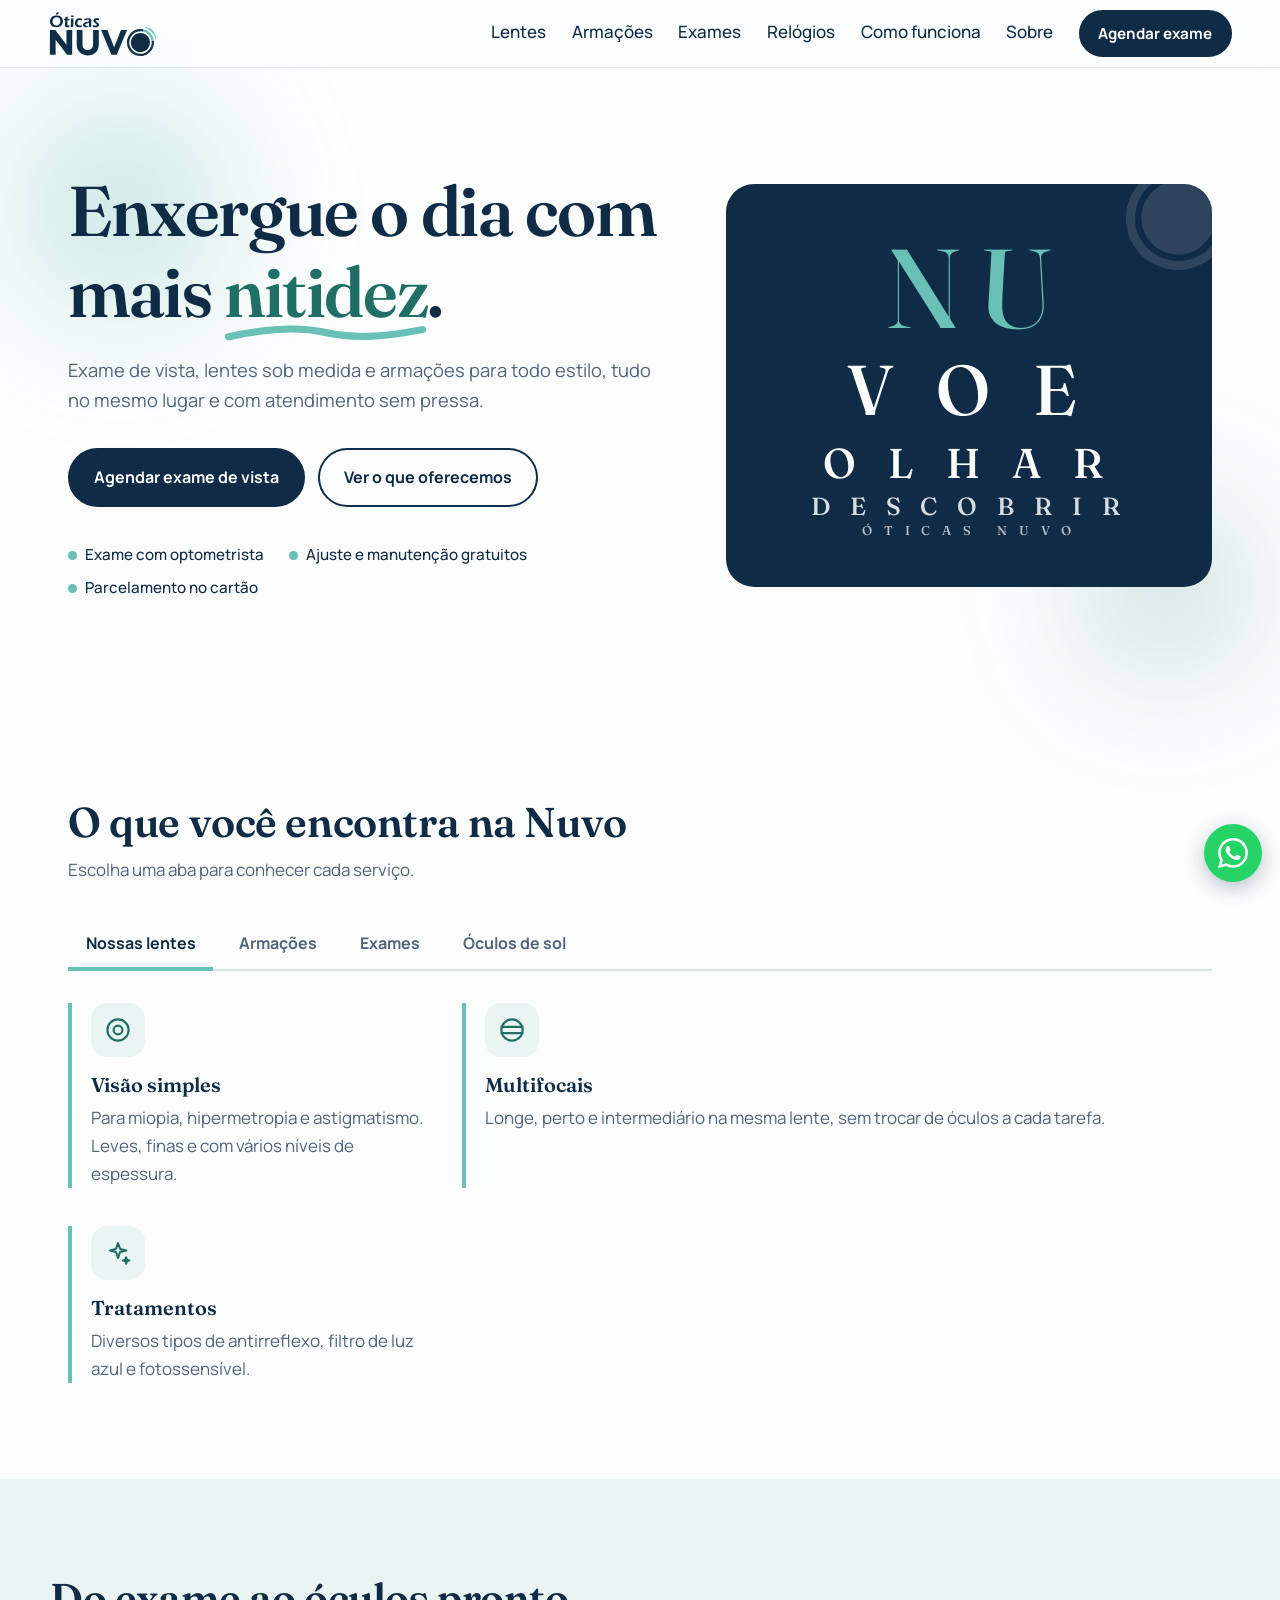
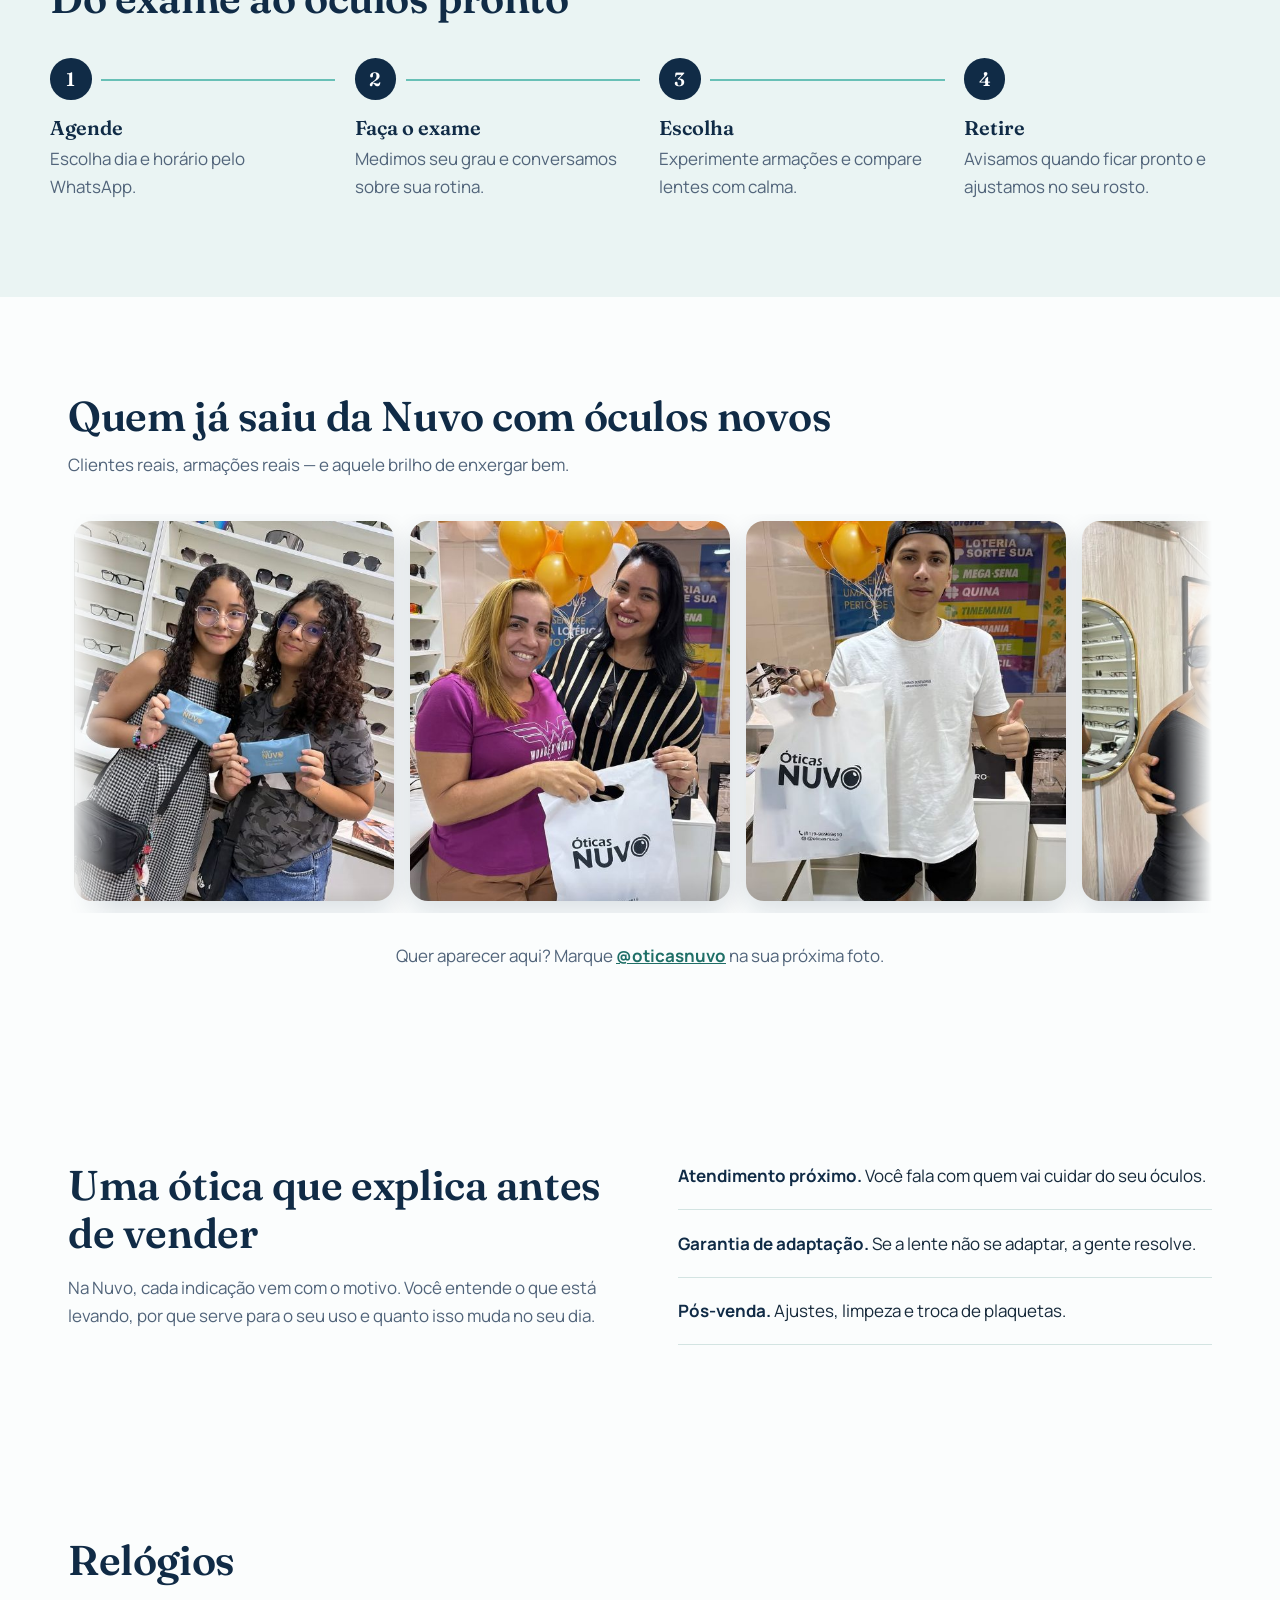
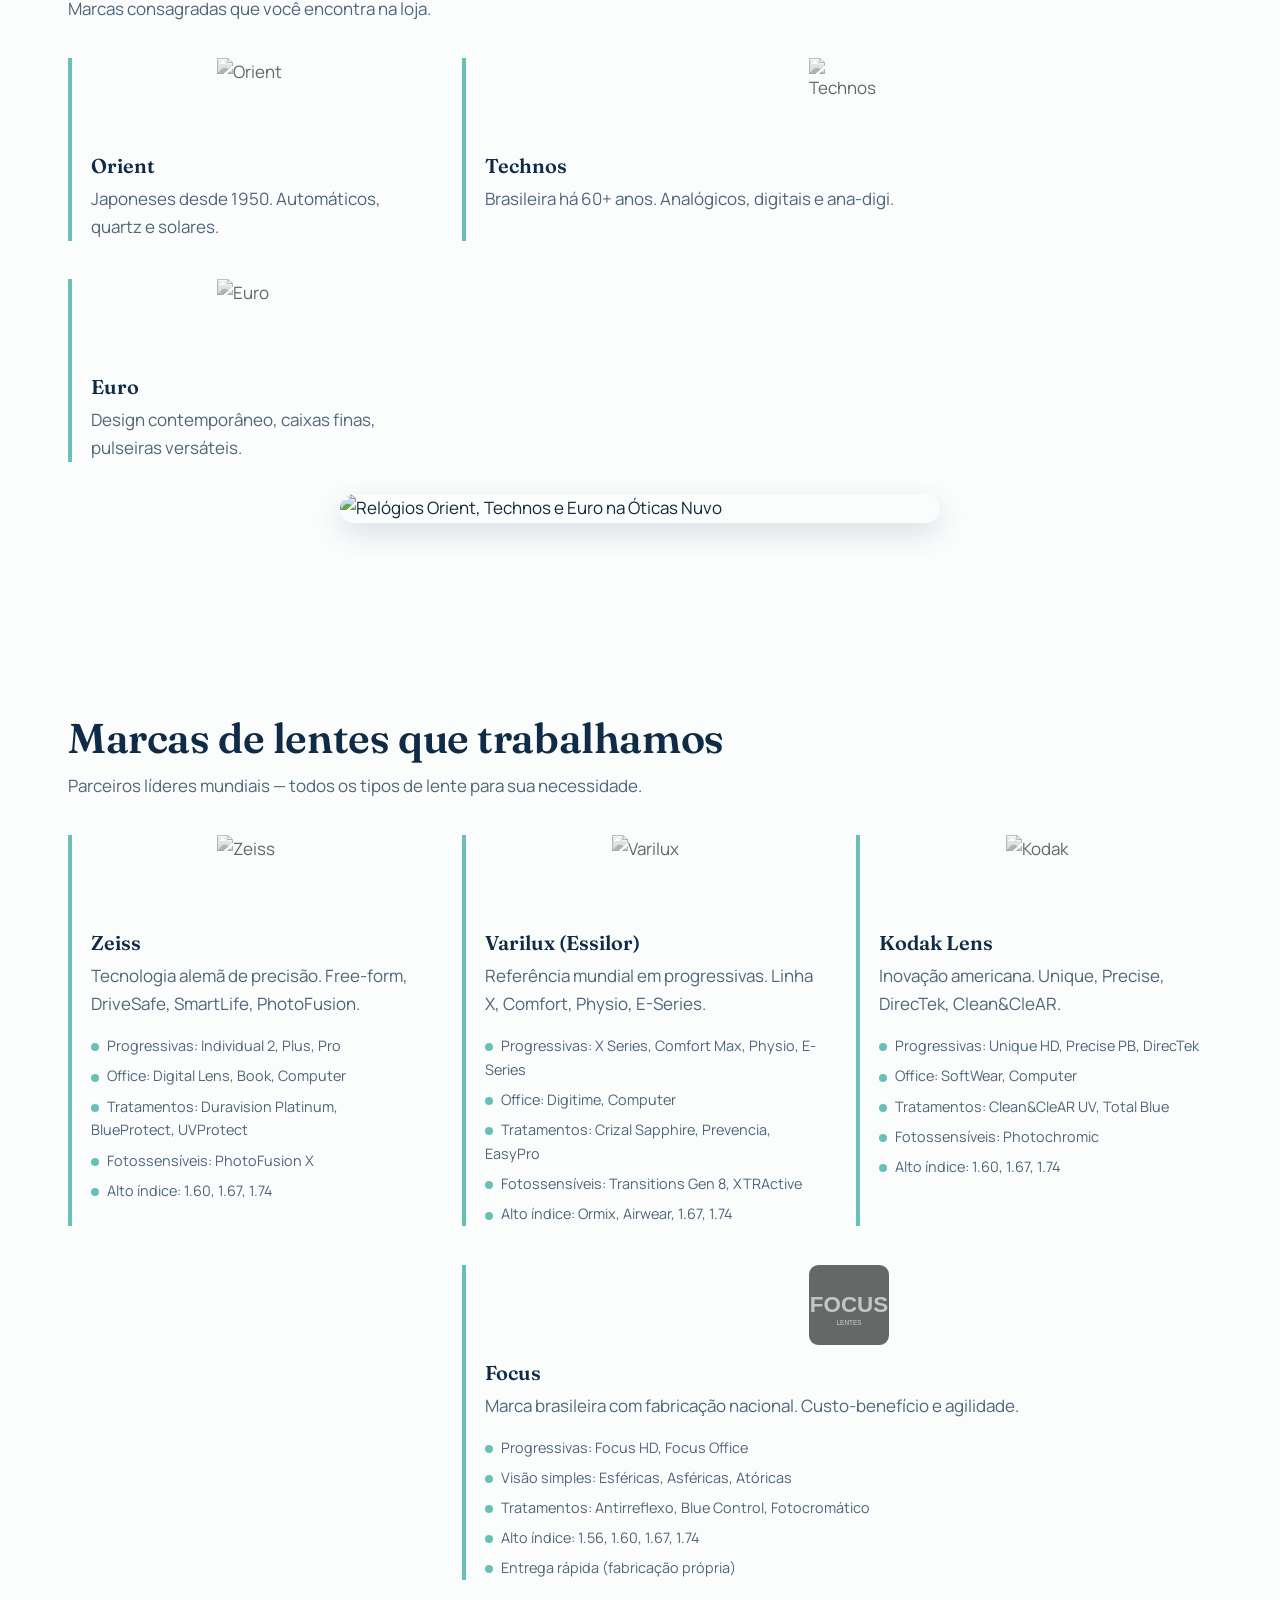
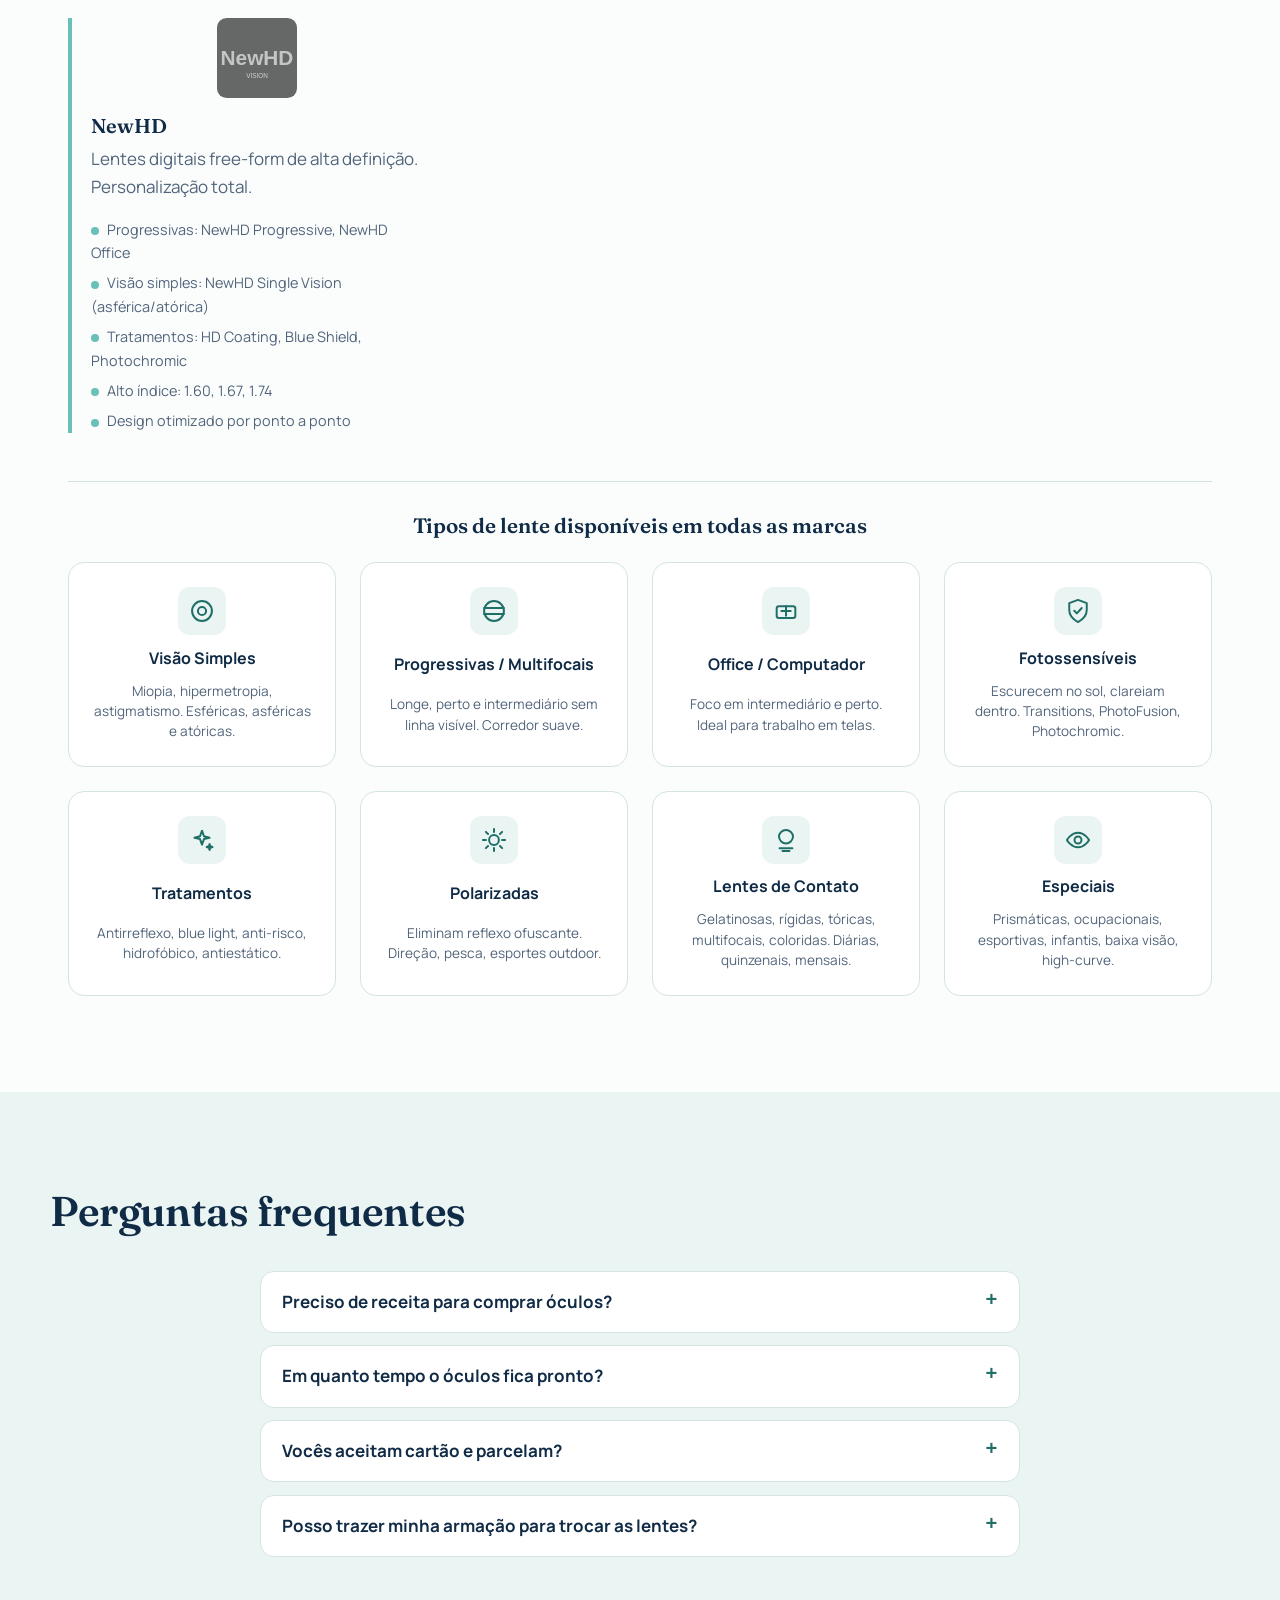
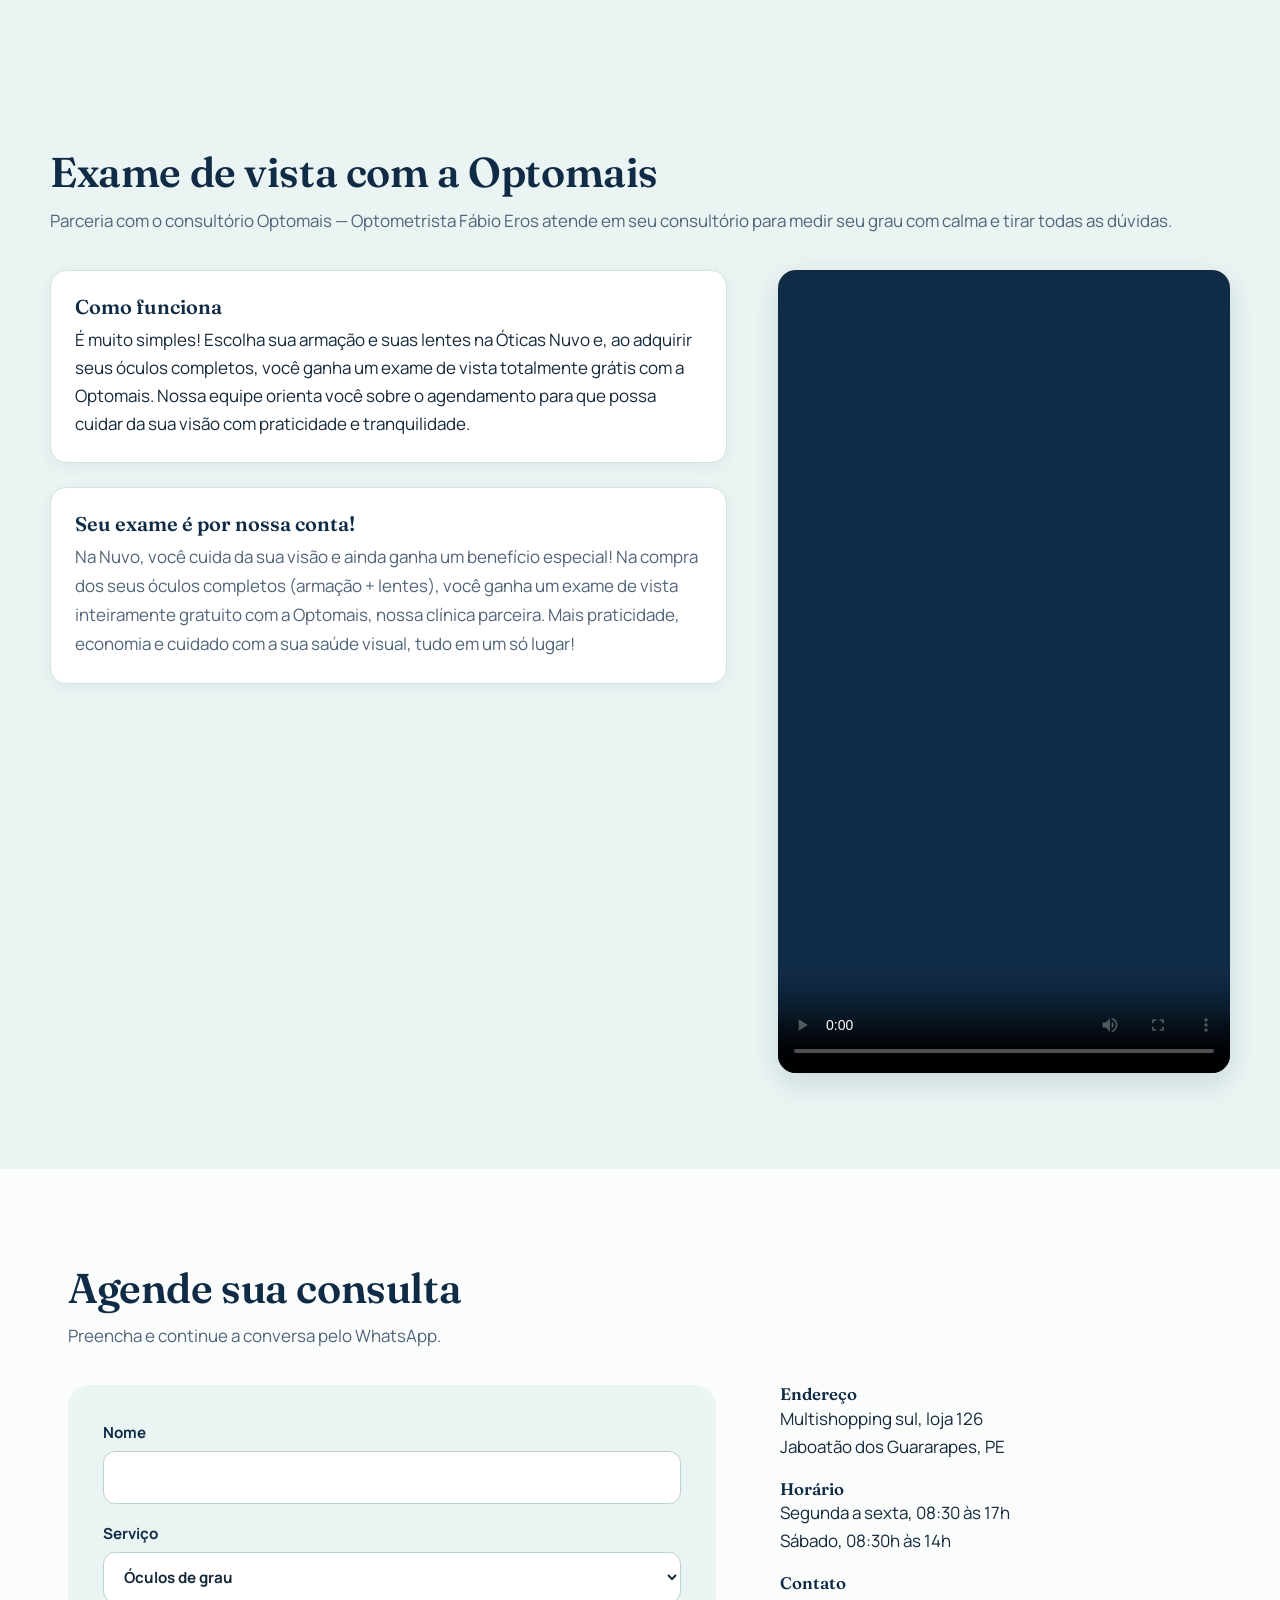
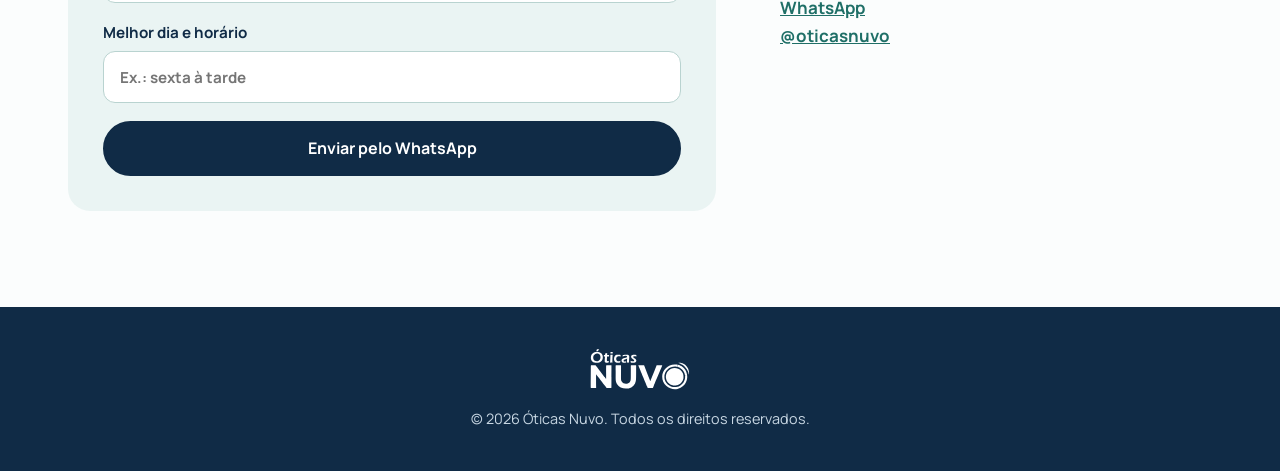
==== commit 4e627348: "feat: separa TR90 e Nylon, adiciona Infantis (8 cards); centraliza última linha do grid" ====
--- a/nuvo/index.html
+++ b/nuvo/index.html
@@ -94,7 +94,16 @@
           <path d="M7 14.5v-4M17 14.5v-4" stroke="#68C0B6" stroke-width="1.5"/>
         </svg>
         <h3>TR90</h3>
-        <p>Nylon de alta performance. Ultra-leve, flexível, resistente a impacto e memória de forma.</p>
+        <p>Poliamida termoplástica com memória de forma. Ultra-leve, flexível, resistente a impacto.</p>
+      </article>
+      <article>
+        <svg aria-hidden="true" viewBox="0 0 24 24" fill="none" stroke="currentColor" stroke-width="1.7" stroke-linecap="round" stroke-linejoin="round">
+          <circle cx="7" cy="14.5" r="3.6"/><circle cx="17" cy="14.5" r="3.6"/>
+          <path d="M10.6 14c.9-.7 1.9-.7 2.8 0M3.5 12.5L2.2 9.2M20.5 12.5l1.3-3.3"/>
+          <path d="M5.5 11.5c0-2.5 1.5-4 3.5-4s3.5 1.5 3.5 4" stroke="#68C0B6" stroke-width="1.5" fill="none"/>
+        </svg>
+        <h3>Nylon</h3>
+        <p>Poliamida convencional. Leve, resistente, excelente custo-benefício e variedade de cores.</p>
       </article>
       <article>
         <svg aria-hidden="true" viewBox="0 0 24 24" fill="none" stroke="currentColor" stroke-width="1.7" stroke-linecap="round" stroke-linejoin="round">
@@ -132,6 +141,16 @@
         </svg>
         <h3>Alumínio</h3>
         <p>Ultraleve, moderno, anodizado em cores exclusivas. Design minimalista e esportivo.</p>
+      </article>
+      <article>
+        <svg aria-hidden="true" viewBox="0 0 24 24" fill="none" stroke="currentColor" stroke-width="1.7" stroke-linecap="round" stroke-linejoin="round">
+          <circle cx="7" cy="15" r="2.8"/><circle cx="17" cy="15" r="2.8"/>
+          <path d="M9.8 15.2c.7-.5 1.6-.5 2.4 0"/>
+          <path d="M12 4l.6 1.4 1.5.2-1.1 1.1.2 1.5-1.3-.7-1.3.7.2-1.5L8.2 5.6l1.5-.2z"/>
+          <circle cx="12" cy="15" r="1.5" fill="#68C0B6"/>
+        </svg>
+        <h3>Infantis</h3>
+        <p>Armações seguras, flexíveis e divertidas. TR90, silicone e acetato — conforto para crianças.</p>
       </article>
     </div>
   </div>
--- a/nuvo/css/style.css
+++ b/nuvo/css/style.css
@@ -95,6 +95,20 @@
 .cols h3{transition:color .25s}
 .cols article:hover h3{color:var(--teal-d)}
 .cols p{margin-top:.5rem;color:var(--muted)}
+
+/* Centraliza última linha quando não preenche 3 colunas */
+.cols article:nth-last-child(1):nth-child(3n+1),
+.cols article:nth-last-child(2):nth-child(3n+1),
+.cols article:nth-last-child(2):nth-child(3n+2) {
+  grid-column: 2 / 4;
+}
+@media (max-width: 860px) {
+  .cols article:nth-last-child(1):nth-child(3n+1),
+  .cols article:nth-last-child(2):nth-child(3n+1),
+  .cols article:nth-last-child(2):nth-child(3n+2) {
+    grid-column: auto;
+  }
+}
 .panel[hidden]{display:none}
 
 .brand-logo{display:grid;place-items:center;margin-bottom:1rem}
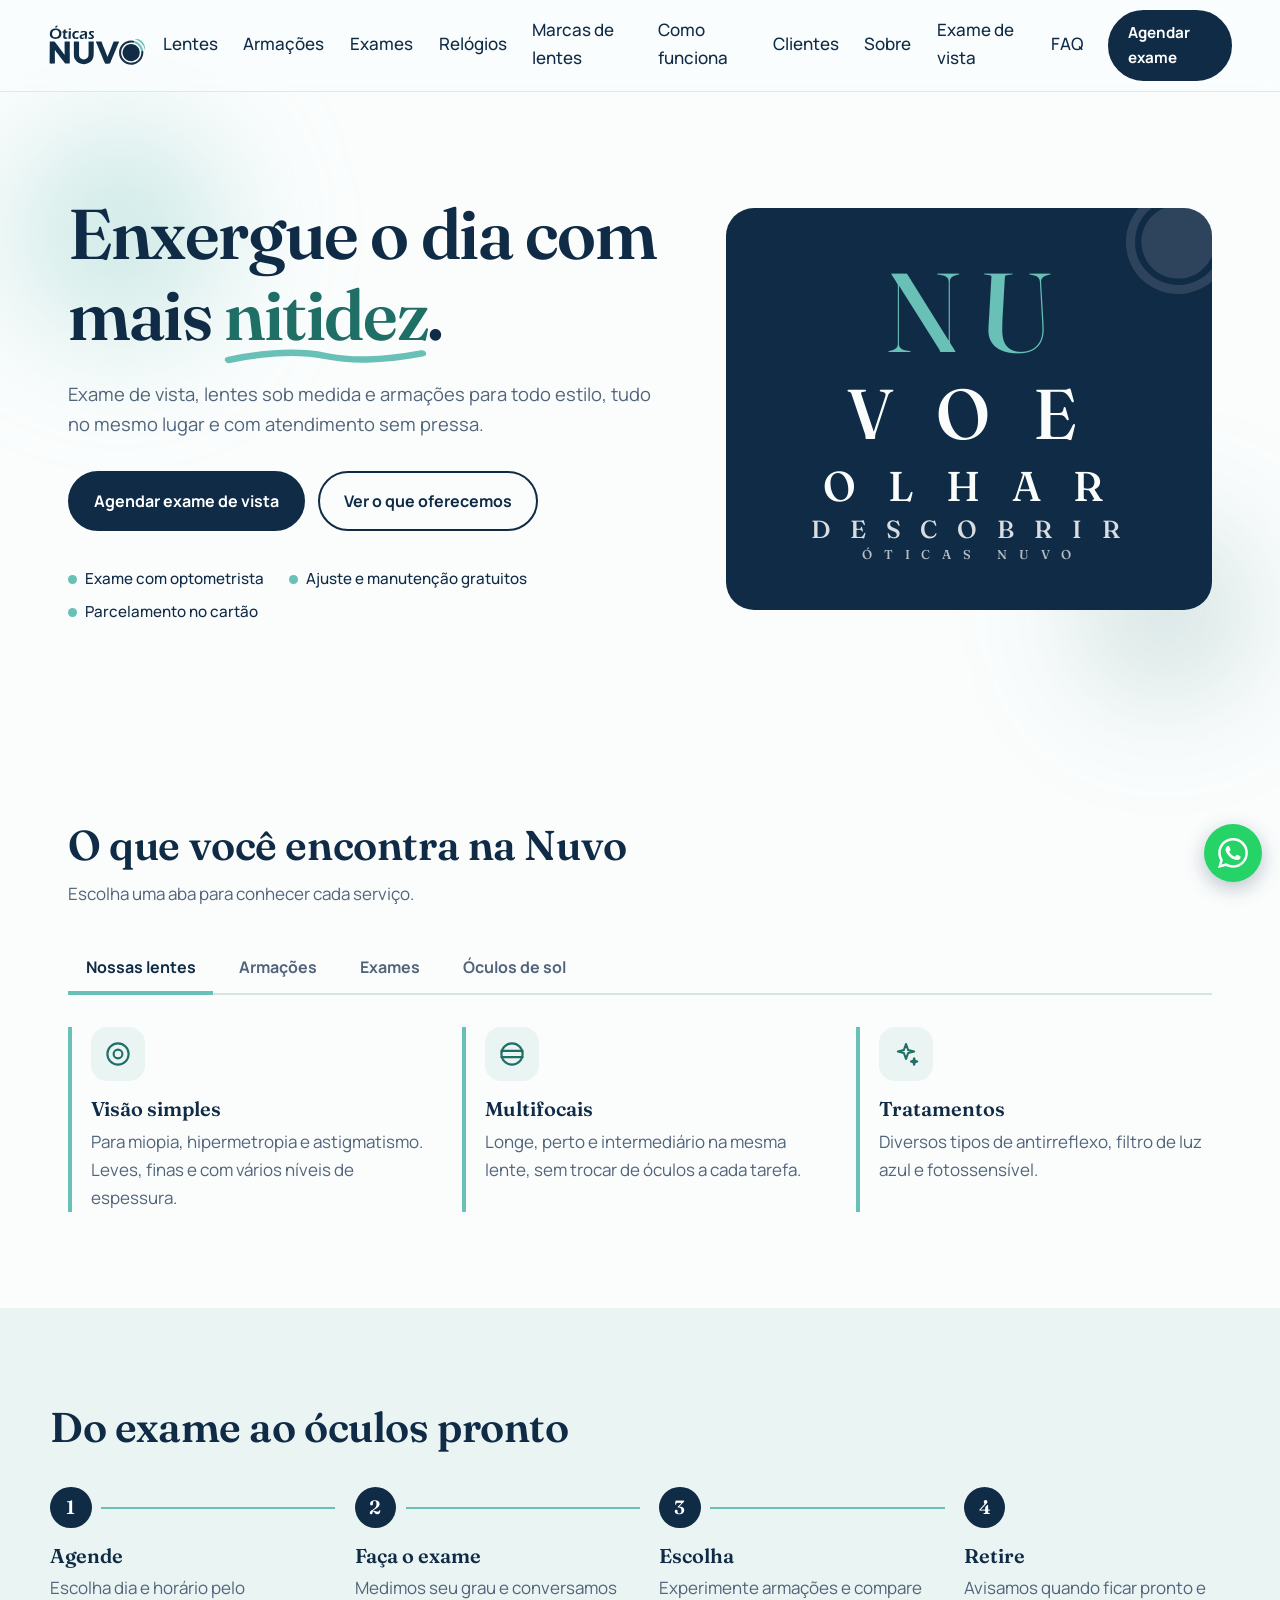
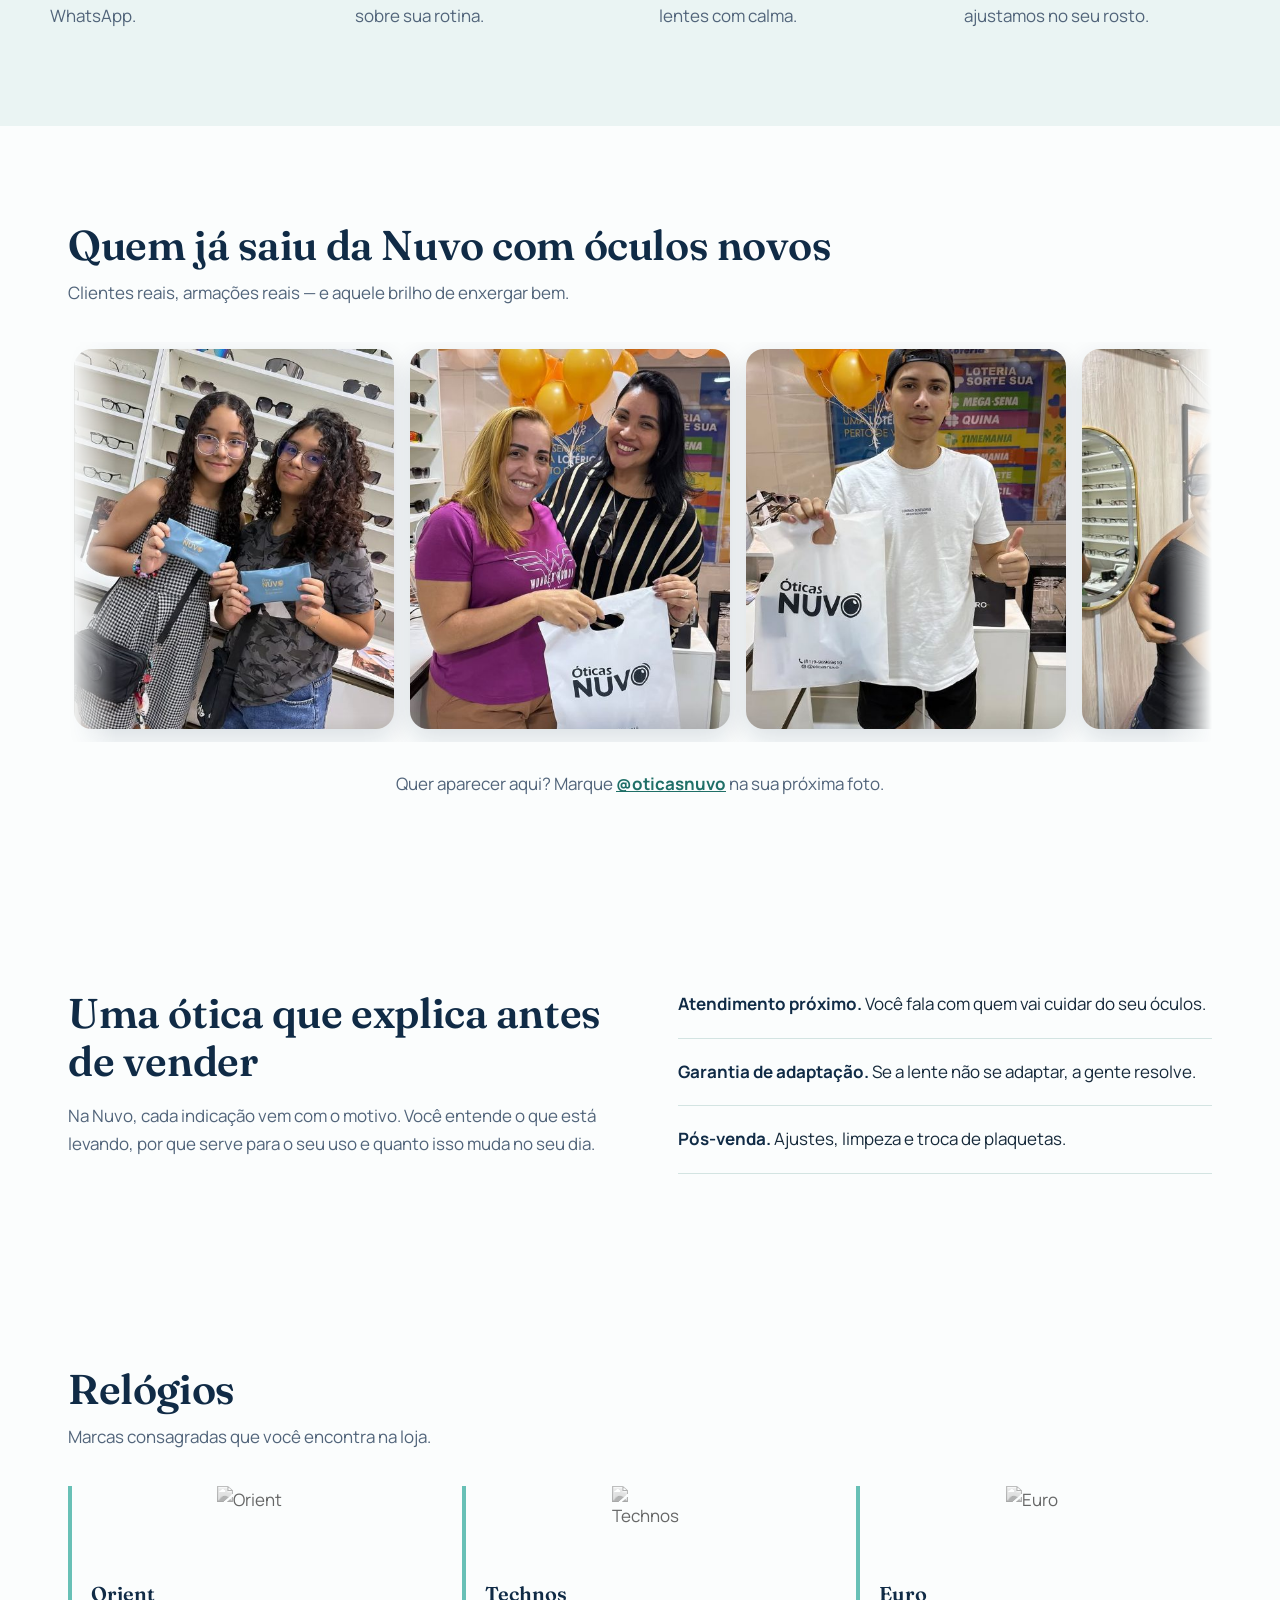
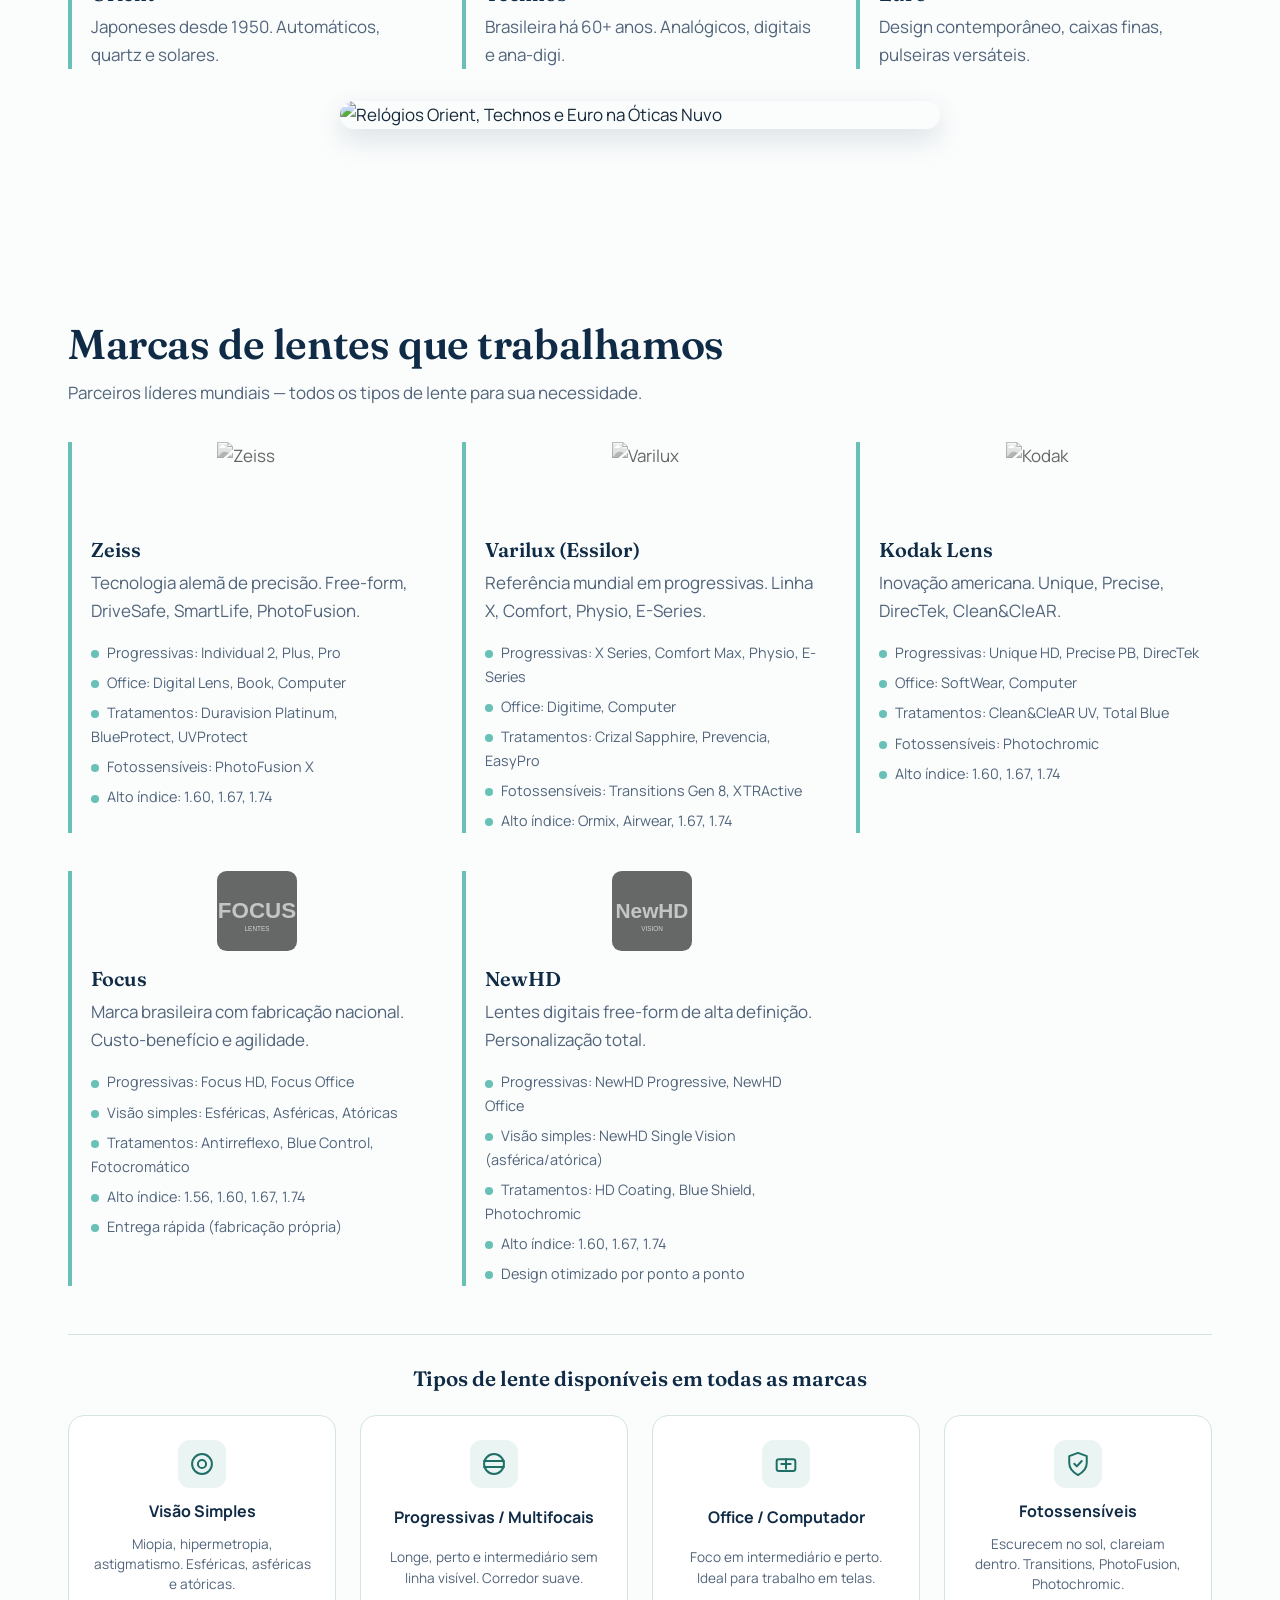
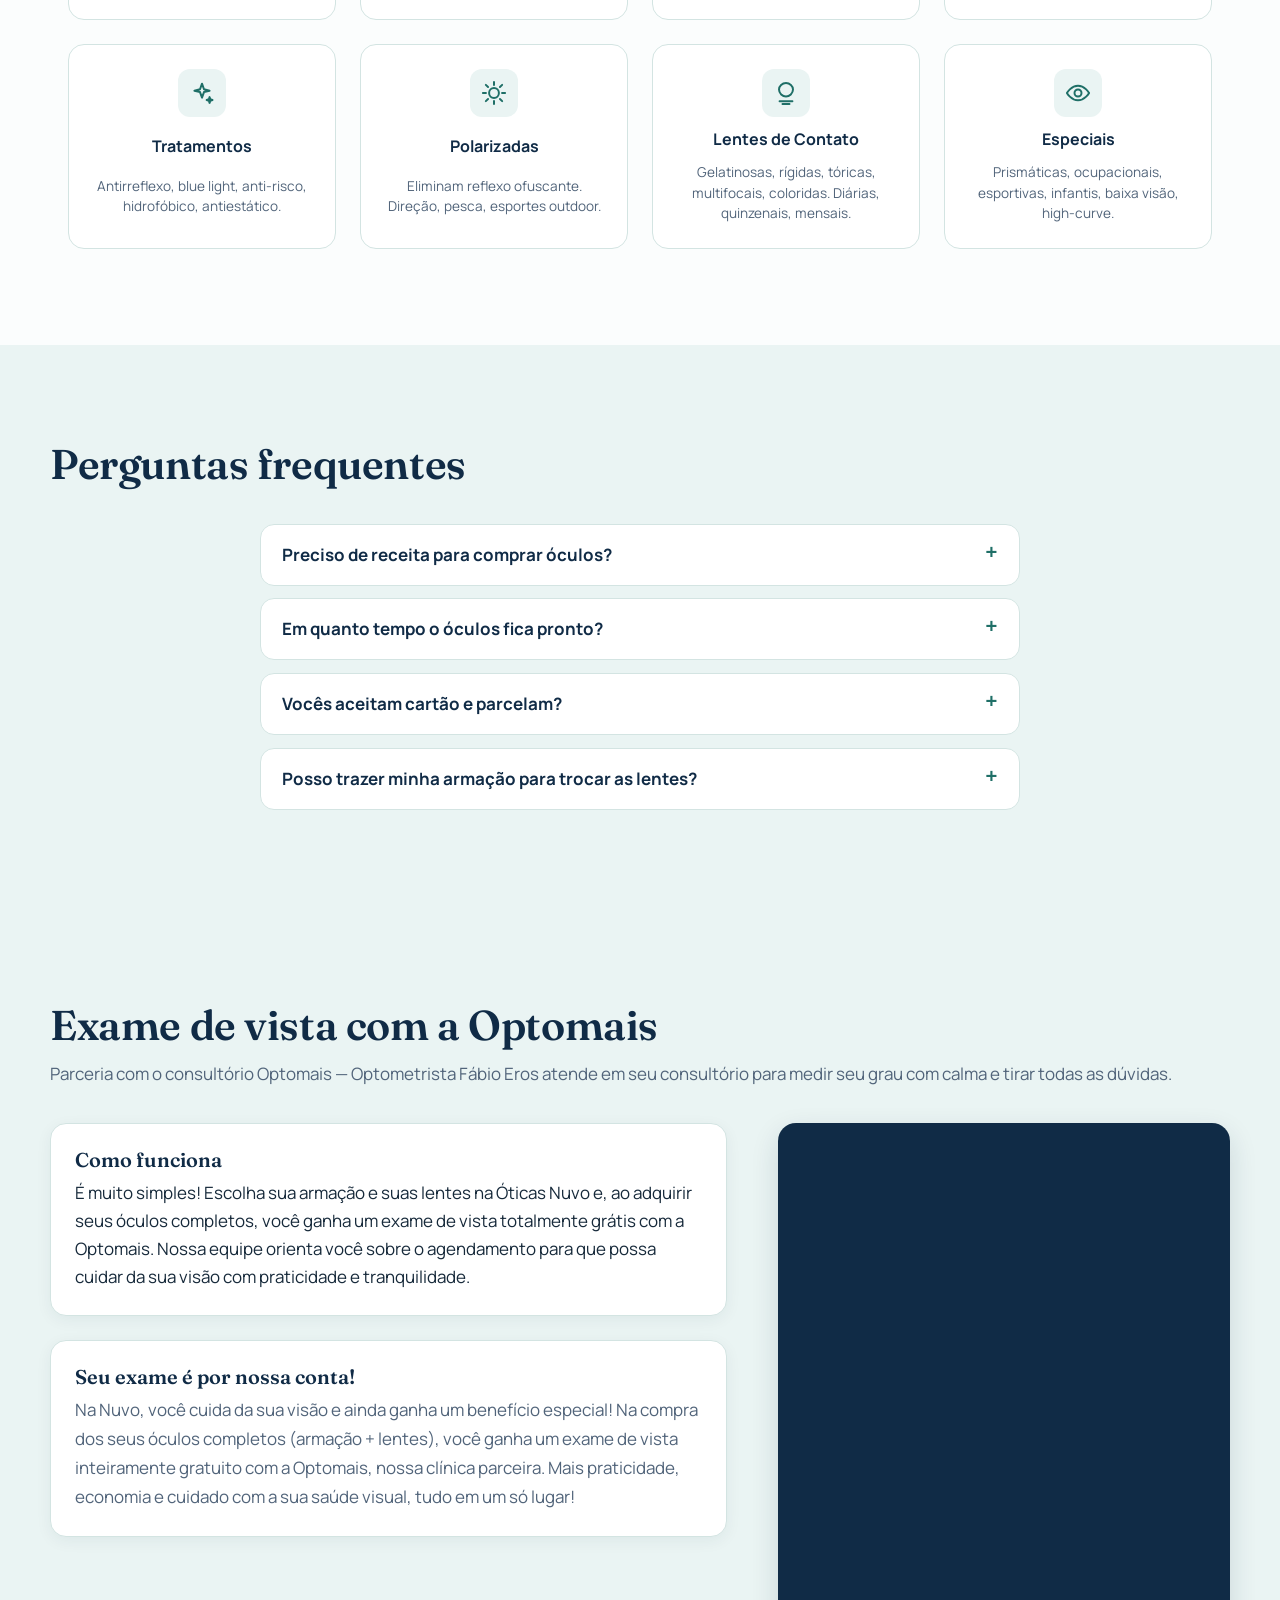
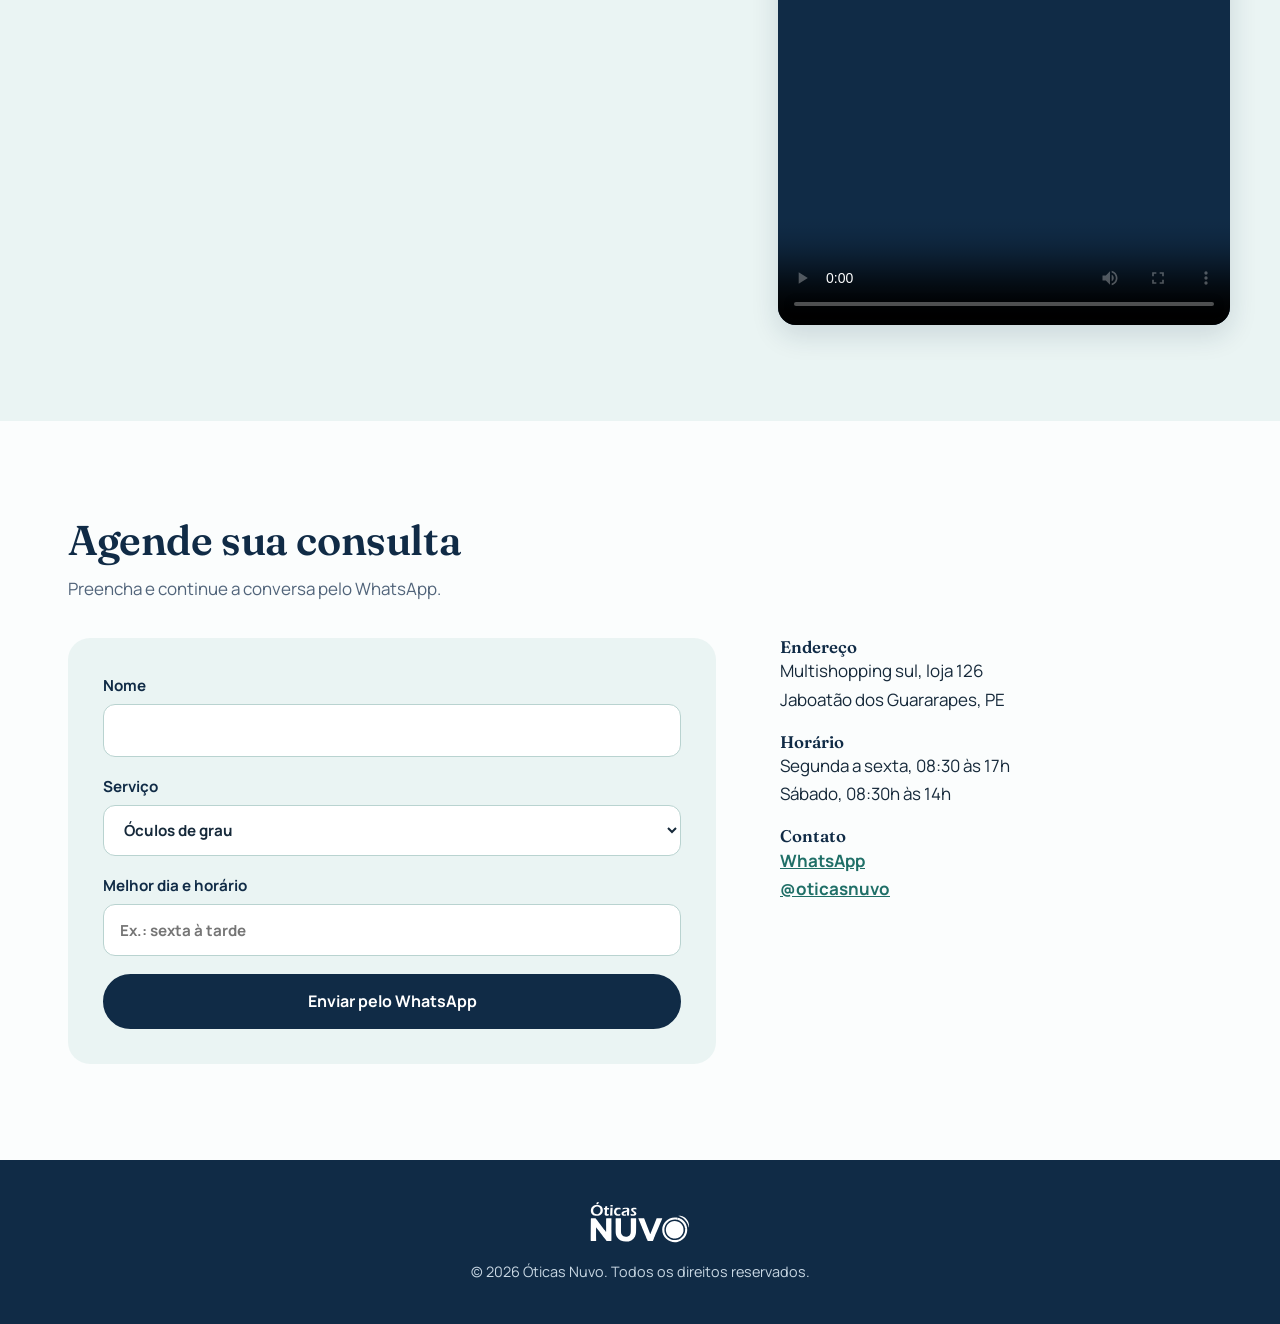
==== commit ef9302dd: "fix: volta estrutura original de 3 cards (Acetato, Metal e Titânio, Outros Materiais) com textos pad" ====
--- a/nuvo/index.html
+++ b/nuvo/index.html
@@ -25,8 +25,12 @@
     <a href="#produtos" data-tab="armacoes">Armações</a>
     <a href="#produtos" data-tab="exames">Exames</a>
     <a href="#relogios">Relógios</a>
+    <a href="#lentes-marcas">Marcas de lentes</a>
     <a href="#como">Como funciona</a>
+    <a href="#galeria">Clientes</a>
     <a href="#sobre">Sobre</a>
+    <a href="#exame-vista">Exame de vista</a>
+    <a href="#faq">FAQ</a>
     <a href="#contato" class="btn btn-sm">Agendar exame</a>
   </nav>
 </header>
@@ -80,77 +84,19 @@
   <div class="panel" role="tabpanel" id="p-armacoes" aria-labelledby="t-armacoes" hidden>
     <div class="cols">
       <article>
-        <svg aria-hidden="true" viewBox="0 0 24 24" fill="none" stroke="currentColor" stroke-width="1.7" stroke-linecap="round" stroke-linejoin="round">
-          <circle cx="7" cy="14.5" r="3.6"/><circle cx="17" cy="14.5" r="3.6"/>
-          <path d="M10.6 14c.9-.7 1.9-.7 2.8 0M3.5 12.5L2.2 9.2M20.5 12.5l1.3-3.3"/>
-        </svg>
+        <svg aria-hidden="true" viewBox="0 0 24 24" fill="none" stroke="currentColor" stroke-width="1.7" stroke-linecap="round" stroke-linejoin="round"><circle cx="7" cy="14.5" r="3.6"/><circle cx="17" cy="14.5" r="3.6"/><path d="M10.6 14c.9-.7 1.9-.7 2.8 0M3.5 12.5L2.2 9.2M20.5 12.5l1.3-3.3"/></svg>
         <h3>Acetato</h3>
         <p>Cores profundas, acabamento macio e muito conforto para o dia inteiro. Ajuste preciso no rosto.</p>
       </article>
       <article>
-        <svg aria-hidden="true" viewBox="0 0 24 24" fill="none" stroke="currentColor" stroke-width="1.7" stroke-linecap="round" stroke-linejoin="round">
-          <circle cx="7" cy="14.5" r="3.6"/><circle cx="17" cy="14.5" r="3.6"/>
-          <path d="M10.6 14c.9-.7 1.9-.7 2.8 0M3.5 12.5L2.2 9.2M20.5 12.5l1.3-3.3"/>
-          <path d="M7 14.5v-4M17 14.5v-4" stroke="#68C0B6" stroke-width="1.5"/>
-        </svg>
-        <h3>TR90</h3>
-        <p>Poliamida termoplástica com memória de forma. Ultra-leve, flexível, resistente a impacto.</p>
+        <svg aria-hidden="true" viewBox="0 0 24 24" fill="none" stroke="currentColor" stroke-width="1.7" stroke-linecap="round" stroke-linejoin="round"><rect x="3" y="11.5" width="7" height="5" rx="1.8"/><rect x="14" y="11.5" width="7" height="5" rx="1.8"/><path d="M10 14h4M3 11.5L1.8 8.5M21 11.5l1.2-3"/></svg>
+        <h3>Metal e Titânio</h3>
+        <p>Leveza extrema, hipoalergênico, resistente à corrosão. Hastes finas, plaquetas ajustáveis, conforto máximo por horas.</p>
       </article>
       <article>
-        <svg aria-hidden="true" viewBox="0 0 24 24" fill="none" stroke="currentColor" stroke-width="1.7" stroke-linecap="round" stroke-linejoin="round">
-          <circle cx="7" cy="14.5" r="3.6"/><circle cx="17" cy="14.5" r="3.6"/>
-          <path d="M10.6 14c.9-.7 1.9-.7 2.8 0M3.5 12.5L2.2 9.2M20.5 12.5l1.3-3.3"/>
-          <path d="M5.5 11.5c0-2.5 1.5-4 3.5-4s3.5 1.5 3.5 4" stroke="#68C0B6" stroke-width="1.5" fill="none"/>
-        </svg>
-        <h3>Nylon</h3>
-        <p>Poliamida convencional. Leve, resistente, excelente custo-benefício e variedade de cores.</p>
-      </article>
-      <article>
-        <svg aria-hidden="true" viewBox="0 0 24 24" fill="none" stroke="currentColor" stroke-width="1.7" stroke-linecap="round" stroke-linejoin="round">
-          <rect x="3" y="11.5" width="7" height="5" rx="1.8"/><rect x="14" y="11.5" width="7" height="5" rx="1.8"/>
-          <path d="M10 14h4M3 11.5L1.8 8.5M21 11.5l1.2-3"/>
-        </svg>
-        <h3>Metal</h3>
-        <p>Clássico e durável. Hastes finas, ajuste nasal com plaquetas, visual atemporal.</p>
-      </article>
-      <article>
-        <svg aria-hidden="true" viewBox="0 0 24 24" fill="none" stroke="currentColor" stroke-width="1.7" stroke-linecap="round" stroke-linejoin="round">
-          <rect x="3" y="11.5" width="7" height="5" rx="1.8"/><rect x="14" y="11.5" width="7" height="5" rx="1.8"/>
-          <path d="M10 14h4M3 11.5L1.8 8.5M21 11.5l1.2-3"/>
-          <circle cx="6.5" cy="14" r="1.2" fill="#68C0B6"/><circle cx="17.5" cy="14" r="1.2" fill="#68C0B6"/>
-        </svg>
-        <h3>Metal e Titânio</h3>
-        <p>Leveza extrema, hipoalergênico, resistente à corrosão. Conforto máximo por horas.</p>
-      </article>
-      <article>
-        <svg aria-hidden="true" viewBox="0 0 24 24" fill="none" stroke="currentColor" stroke-width="1.7" stroke-linecap="round" stroke-linejoin="round">
-          <circle cx="7" cy="15" r="3.4"/><circle cx="17" cy="15" r="3.4"/>
-          <path d="M10.4 14.6c.9-.7 2.3-.7 3.2 0"/>
-          <path d="M12 3.5l.8 1.7 1.8.3-1.3 1.3.3 1.8-1.6-.9-1.6.9.3-1.8L8.6 5.5l1.8-.3z"/>
-          <rect x="5.5" y="13" width="3" height="4" rx="0.5" fill="#68C0B6"/><rect x="16.5" y="13" width="3" height="4" rx="0.5" fill="#68C0B6"/>
-        </svg>
-        <h3>Aço Inoxidável</h3>
-        <p>Resistência superior, não enferruja, fino e elegante. Ideal para armações rimless.</p>
-      </article>
-      <article>
-        <svg aria-hidden="true" viewBox="0 0 24 24" fill="none" stroke="currentColor" stroke-width="1.7" stroke-linecap="round" stroke-linejoin="round">
-          <circle cx="7" cy="15" r="3.4"/><circle cx="17" cy="15" r="3.4"/>
-          <path d="M10.4 14.6c.9-.7 2.3-.7 3.2 0"/>
-          <path d="M12 3.5l.8 1.7 1.8.3-1.3 1.3.3 1.8-1.6-.9-1.6.9.3-1.8L8.6 5.5l1.8-.3z"/>
-          <path d="M7 15l-2-3M17 15l2-3" stroke="#68C0B6" stroke-width="1.5"/>
-        </svg>
-        <h3>Alumínio</h3>
-        <p>Ultraleve, moderno, anodizado em cores exclusivas. Design minimalista e esportivo.</p>
-      </article>
-      <article>
-        <svg aria-hidden="true" viewBox="0 0 24 24" fill="none" stroke="currentColor" stroke-width="1.7" stroke-linecap="round" stroke-linejoin="round">
-          <circle cx="7" cy="15" r="2.8"/><circle cx="17" cy="15" r="2.8"/>
-          <path d="M9.8 15.2c.7-.5 1.6-.5 2.4 0"/>
-          <path d="M12 4l.6 1.4 1.5.2-1.1 1.1.2 1.5-1.3-.7-1.3.7.2-1.5L8.2 5.6l1.5-.2z"/>
-          <circle cx="12" cy="15" r="1.5" fill="#68C0B6"/>
-        </svg>
-        <h3>Infantis</h3>
-        <p>Armações seguras, flexíveis e divertidas. TR90, silicone e acetato — conforto para crianças.</p>
+        <svg aria-hidden="true" viewBox="0 0 24 24" fill="none" stroke="currentColor" stroke-width="1.7" stroke-linecap="round" stroke-linejoin="round"><circle cx="7" cy="15" r="3.4"/><circle cx="17" cy="15" r="3.4"/><path d="M10.4 14.6c.9-.7 2.3-.7 3.2 0"/><path d="M12 3.5l.8 1.7 1.8.3-1.3 1.3.3 1.8-1.6-.9-1.6.9.3-1.8L8.6 5.5l1.8-.3z"/></svg>
+        <h3>Outros Materiais</h3>
+        <p>TR90 (memória de forma), Nylon, Aço Inoxidável e Alumínio — leves, duráveis, hipoalergênicos e confortáveis.</p>
       </article>
     </div>
   </div>
--- a/nuvo/css/style.css
+++ b/nuvo/css/style.css
@@ -95,20 +95,6 @@
 .cols h3{transition:color .25s}
 .cols article:hover h3{color:var(--teal-d)}
 .cols p{margin-top:.5rem;color:var(--muted)}
-
-/* Centraliza última linha quando não preenche 3 colunas */
-.cols article:nth-last-child(1):nth-child(3n+1),
-.cols article:nth-last-child(2):nth-child(3n+1),
-.cols article:nth-last-child(2):nth-child(3n+2) {
-  grid-column: 2 / 4;
-}
-@media (max-width: 860px) {
-  .cols article:nth-last-child(1):nth-child(3n+1),
-  .cols article:nth-last-child(2):nth-child(3n+1),
-  .cols article:nth-last-child(2):nth-child(3n+2) {
-    grid-column: auto;
-  }
-}
 .panel[hidden]{display:none}
 
 .brand-logo{display:grid;place-items:center;margin-bottom:1rem}
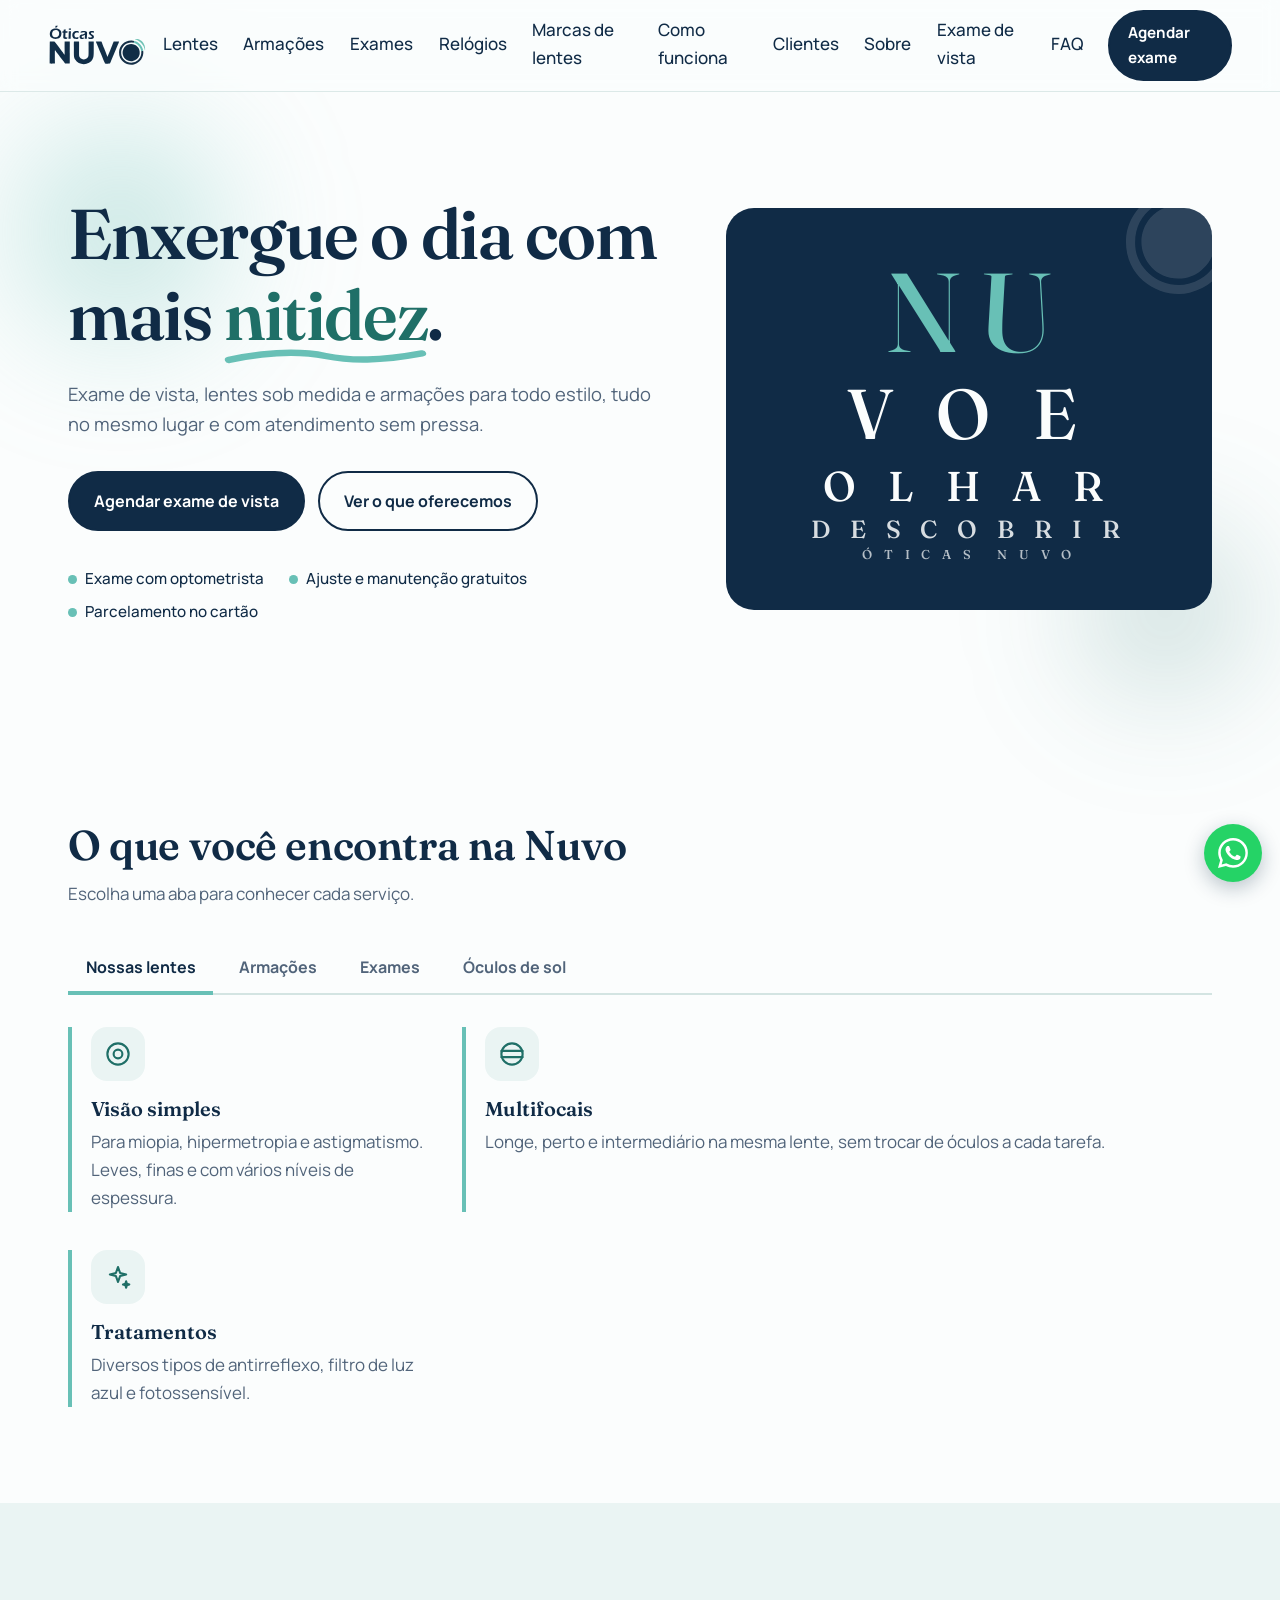
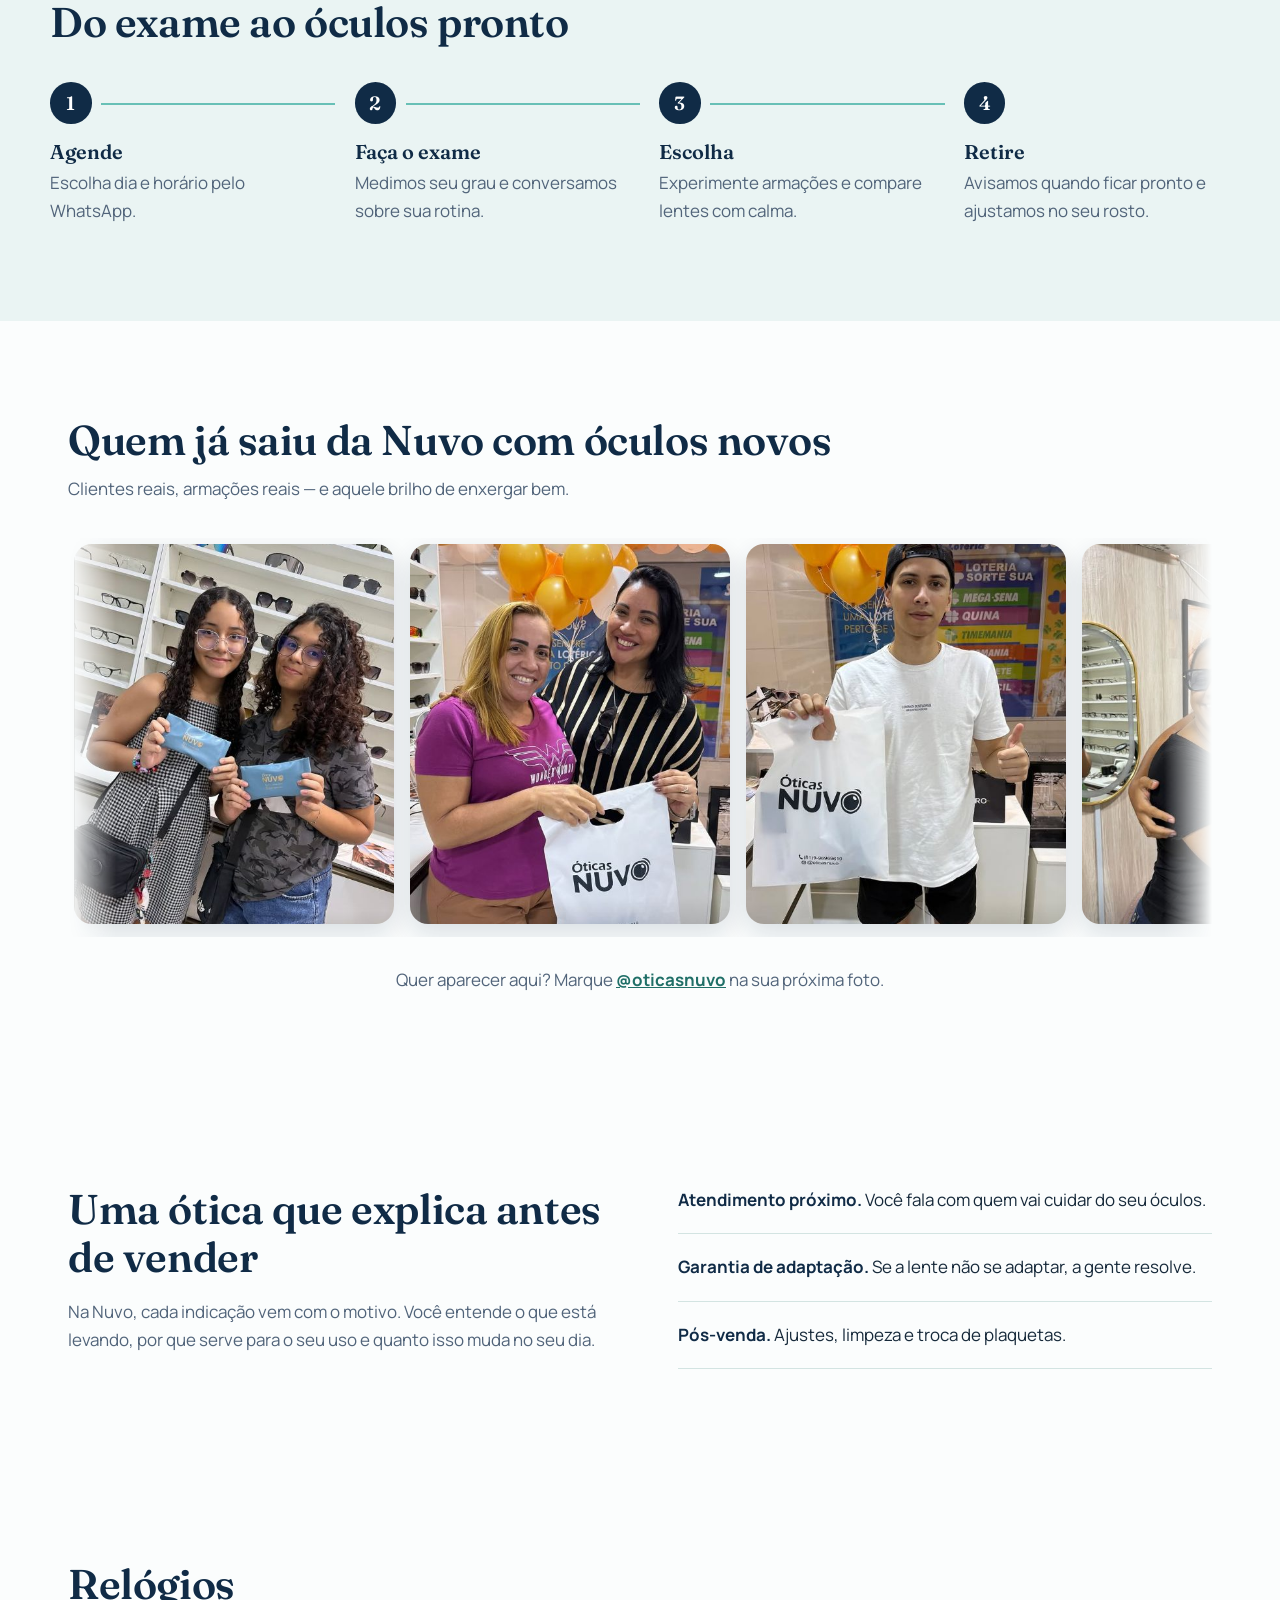
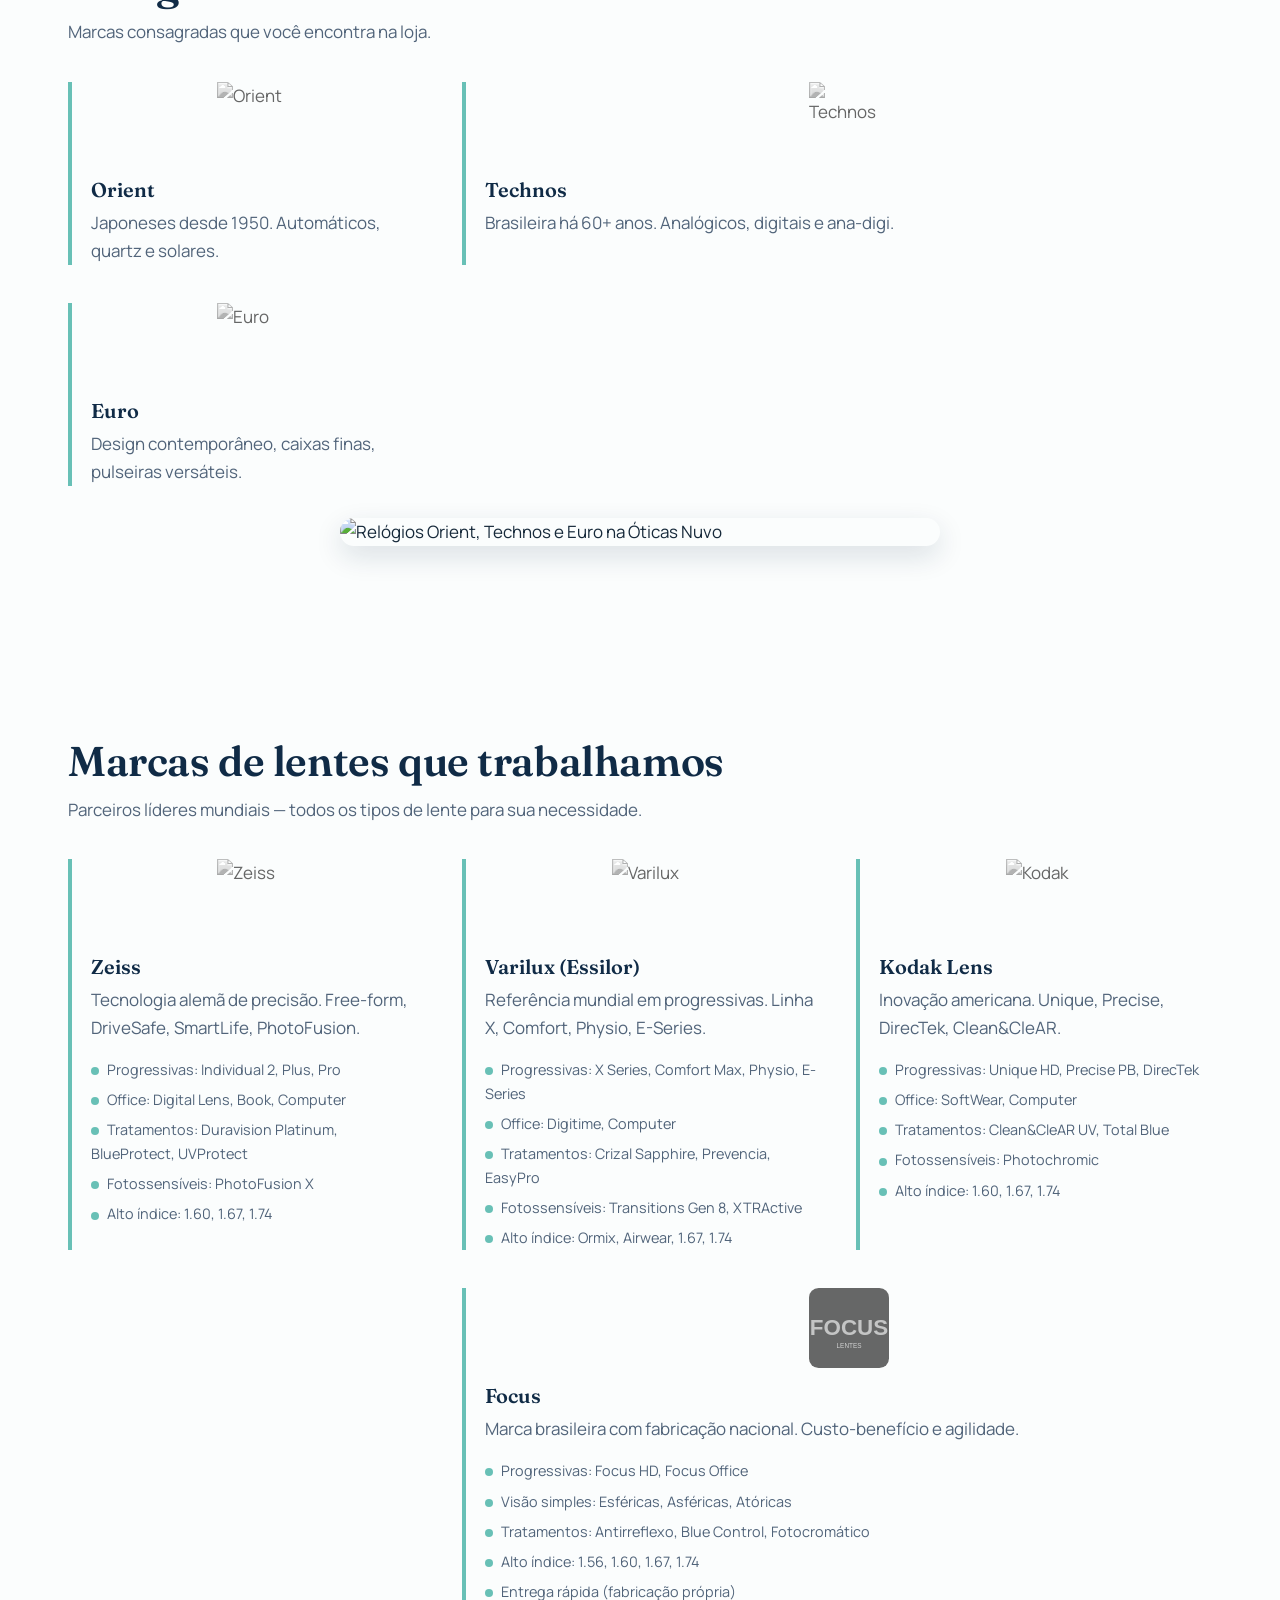
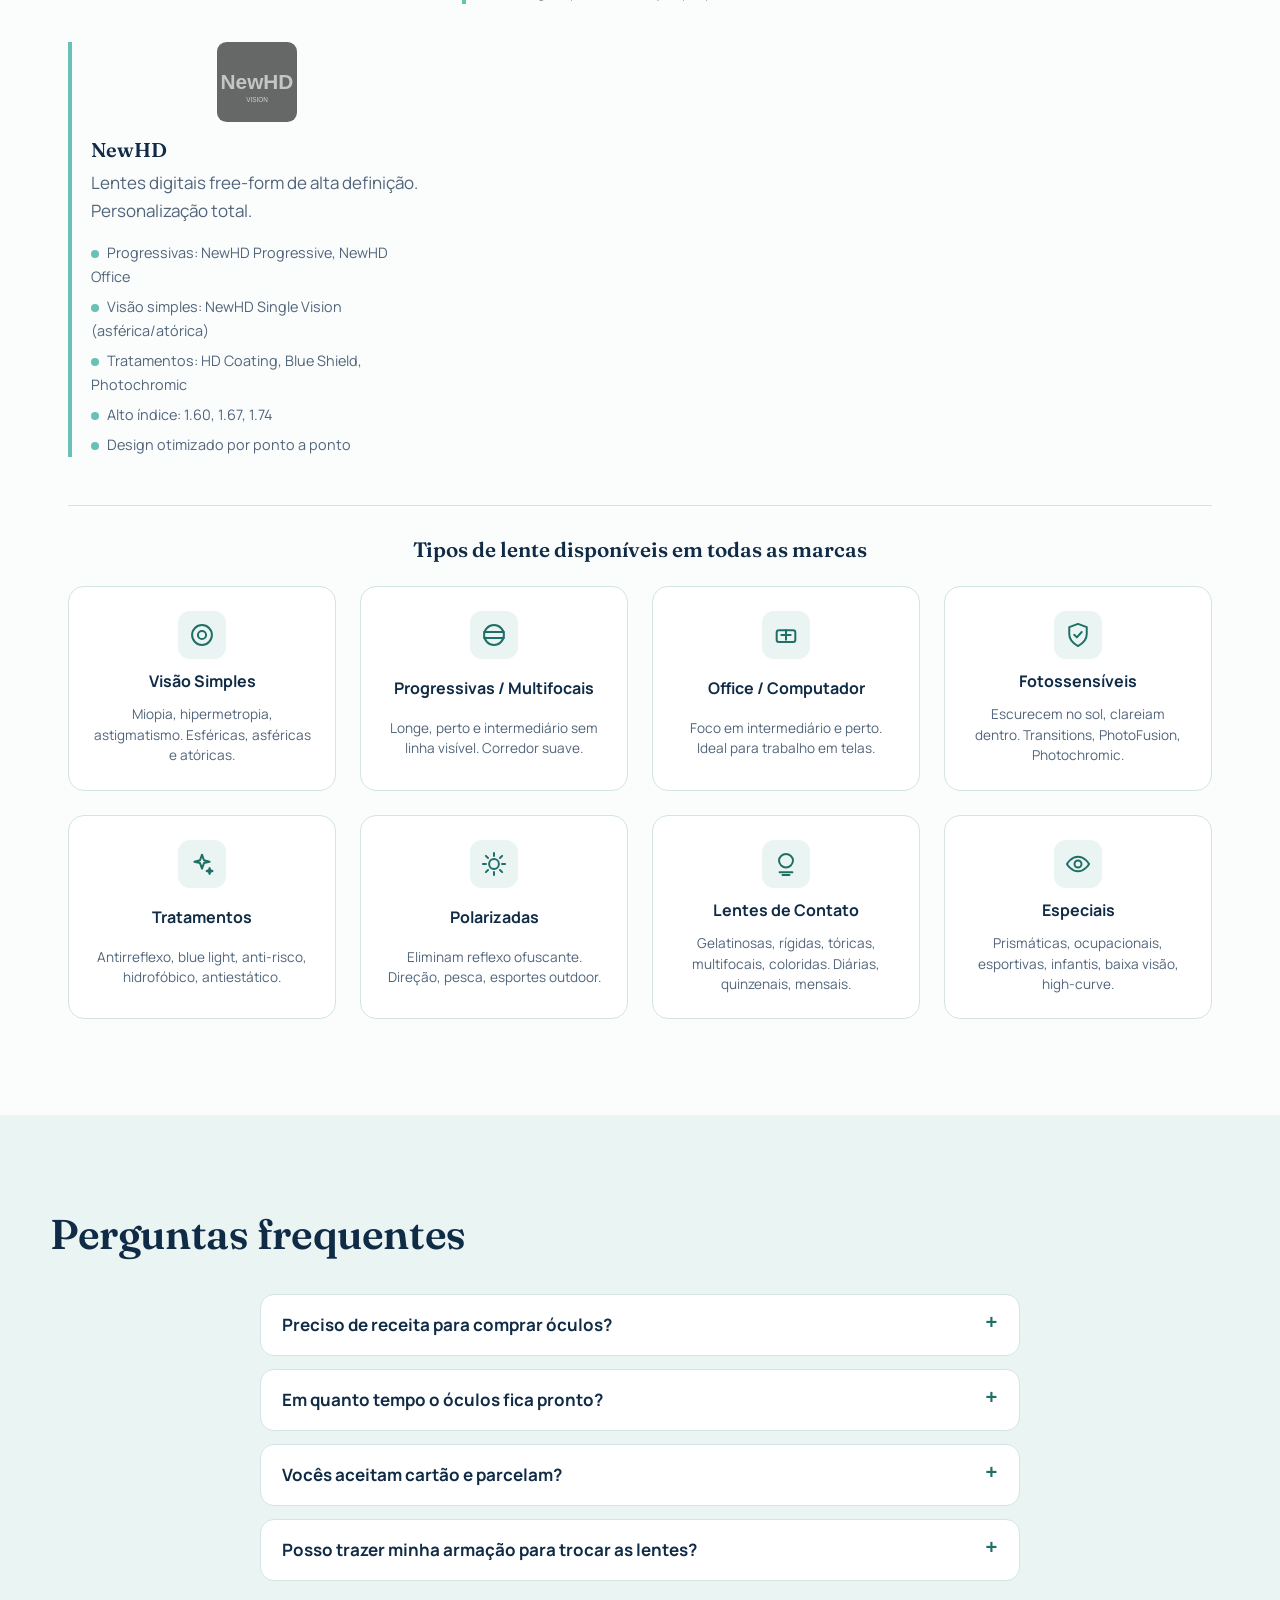
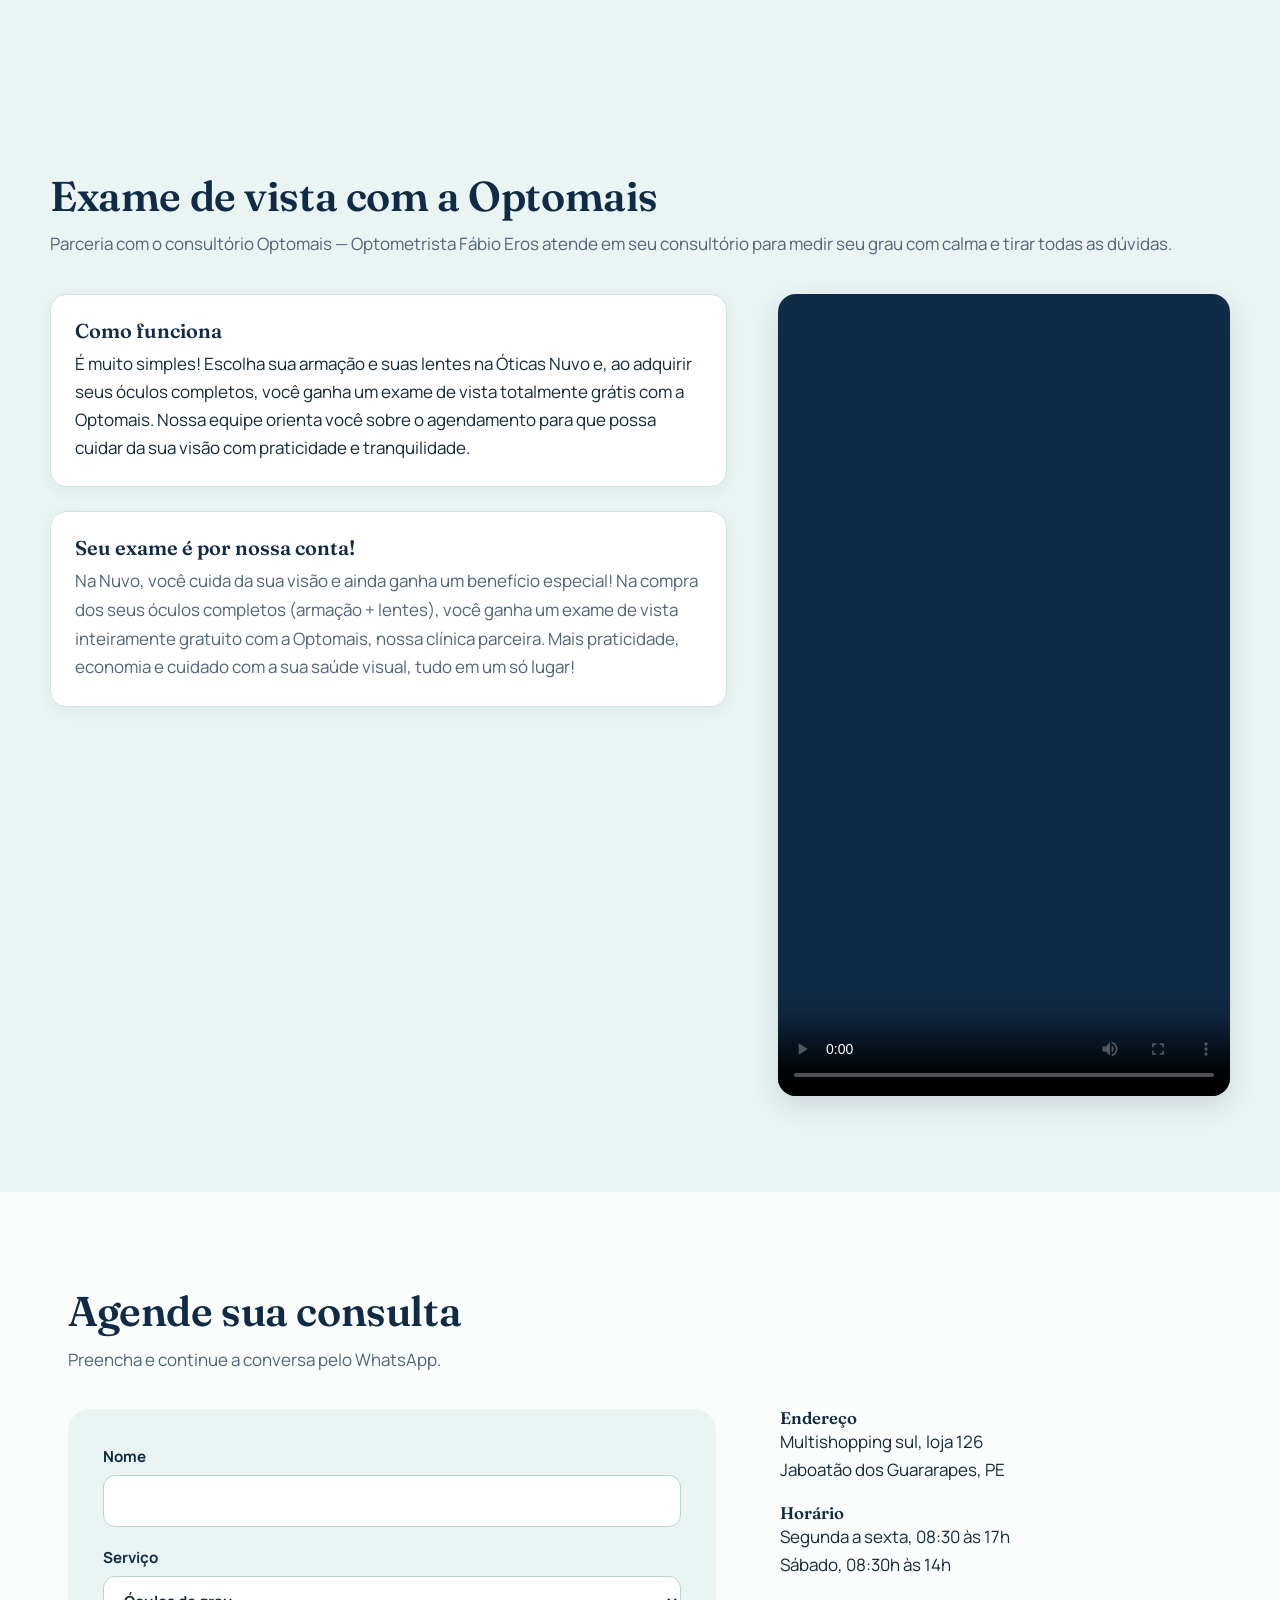
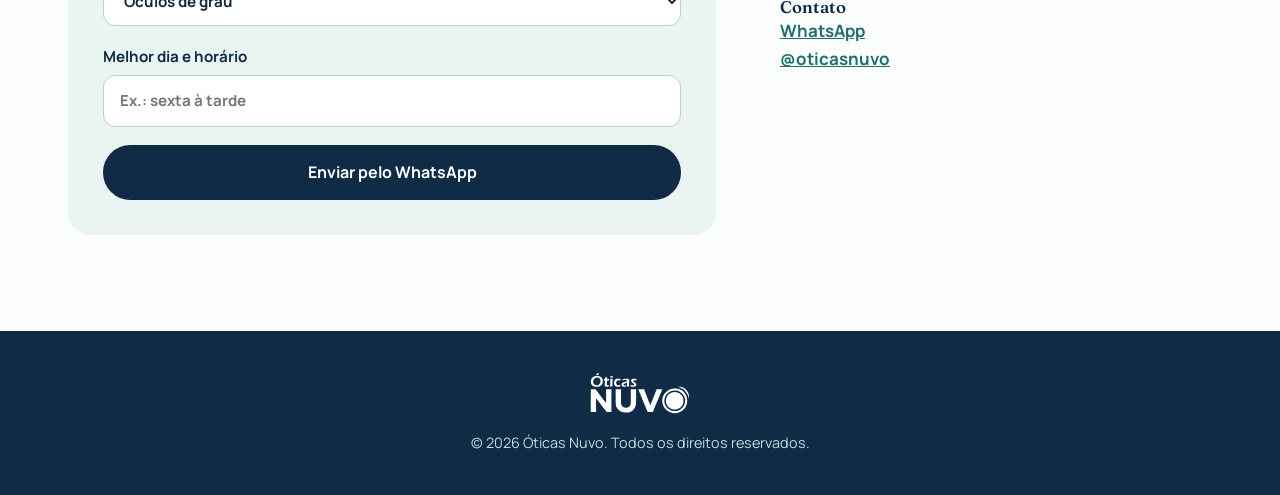
==== commit bea13567: "fix: restaura 8 materiais das armações com formato melhorado (grid 3 colunas, última linha centraliz" ====
--- a/nuvo/index.html
+++ b/nuvo/index.html
@@ -86,17 +86,42 @@
       <article>
         <svg aria-hidden="true" viewBox="0 0 24 24" fill="none" stroke="currentColor" stroke-width="1.7" stroke-linecap="round" stroke-linejoin="round"><circle cx="7" cy="14.5" r="3.6"/><circle cx="17" cy="14.5" r="3.6"/><path d="M10.6 14c.9-.7 1.9-.7 2.8 0M3.5 12.5L2.2 9.2M20.5 12.5l1.3-3.3"/></svg>
         <h3>Acetato</h3>
-        <p>Cores profundas, acabamento macio e muito conforto para o dia inteiro. Ajuste preciso no rosto.</p>
+        <p>Cores profundas, acabamento macio e muito conforto. Ajuste preciso no rosto.</p>
+      </article>
+      <article>
+        <svg aria-hidden="true" viewBox="0 0 24 24" fill="none" stroke="currentColor" stroke-width="1.7" stroke-linecap="round" stroke-linejoin="round"><circle cx="7" cy="14.5" r="3.6"/><circle cx="17" cy="14.5" r="3.6"/><path d="M10.6 14c.9-.7 1.9-.7 2.8 0M3.5 12.5L2.2 9.2M20.5 12.5l1.3-3.3"/><path d="M7 14.5v-4M17 14.5v-4" stroke="#68C0B6" stroke-width="1.5"/></svg>
+        <h3>TR90</h3>
+        <p>Poliamida termoplástica c/ memória de forma. Ultra-leve, flexível, resistente a impacto.</p>
+      </article>
+      <article>
+        <svg aria-hidden="true" viewBox="0 0 24 24" fill="none" stroke="currentColor" stroke-width="1.7" stroke-linecap="round" stroke-linejoin="round"><circle cx="7" cy="14.5" r="3.6"/><circle cx="17" cy="14.5" r="3.6"/><path d="M10.6 14c.9-.7 1.9-.7 2.8 0M3.5 12.5L2.2 9.2M20.5 12.5l1.3-3.3"/><path d="M5.5 11.5c0-2.5 1.5-4 3.5-4s3.5 1.5 3.5 4" stroke="#68C0B6" stroke-width="1.5" fill="none"/></svg>
+        <h3>Nylon</h3>
+        <p>Poliamida convencional. Leve, resistente, excelente custo-benefício e variedade de cores.</p>
       </article>
       <article>
         <svg aria-hidden="true" viewBox="0 0 24 24" fill="none" stroke="currentColor" stroke-width="1.7" stroke-linecap="round" stroke-linejoin="round"><rect x="3" y="11.5" width="7" height="5" rx="1.8"/><rect x="14" y="11.5" width="7" height="5" rx="1.8"/><path d="M10 14h4M3 11.5L1.8 8.5M21 11.5l1.2-3"/></svg>
+        <h3>Metal</h3>
+        <p>Clássico e durável. Hastes finas, plaquetas ajustáveis, visual atemporal.</p>
+      </article>
+      <article>
+        <svg aria-hidden="true" viewBox="0 0 24 24" fill="none" stroke="currentColor" stroke-width="1.7" stroke-linecap="round" stroke-linejoin="round"><rect x="3" y="11.5" width="7" height="5" rx="1.8"/><rect x="14" y="11.5" width="7" height="5" rx="1.8"/><path d="M10 14h4M3 11.5L1.8 8.5M21 11.5l1.2-3"/><circle cx="6.5" cy="14" r="1.2" fill="#68C0B6"/><circle cx="17.5" cy="14" r="1.2" fill="#68C0B6"/></svg>
         <h3>Metal e Titânio</h3>
-        <p>Leveza extrema, hipoalergênico, resistente à corrosão. Hastes finas, plaquetas ajustáveis, conforto máximo por horas.</p>
-      </article>
-      <article>
-        <svg aria-hidden="true" viewBox="0 0 24 24" fill="none" stroke="currentColor" stroke-width="1.7" stroke-linecap="round" stroke-linejoin="round"><circle cx="7" cy="15" r="3.4"/><circle cx="17" cy="15" r="3.4"/><path d="M10.4 14.6c.9-.7 2.3-.7 3.2 0"/><path d="M12 3.5l.8 1.7 1.8.3-1.3 1.3.3 1.8-1.6-.9-1.6.9.3-1.8L8.6 5.5l1.8-.3z"/></svg>
-        <h3>Outros Materiais</h3>
-        <p>TR90 (memória de forma), Nylon, Aço Inoxidável e Alumínio — leves, duráveis, hipoalergênicos e confortáveis.</p>
+        <p>Leveza extrema, hipoalergênico, anti-corrosão. Conforto máximo por horas.</p>
+      </article>
+      <article>
+        <svg aria-hidden="true" viewBox="0 0 24 24" fill="none" stroke="currentColor" stroke-width="1.7" stroke-linecap="round" stroke-linejoin="round"><circle cx="7" cy="15" r="3.4"/><circle cx="17" cy="15" r="3.4"/><path d="M10.4 14.6c.9-.7 2.3-.7 3.2 0"/><path d="M12 3.5l.8 1.7 1.8.3-1.3 1.3.3 1.8-1.6-.9-1.6.9.3-1.8L8.6 5.5l1.8-.3z"/><rect x="5.5" y="13" width="3" height="4" rx="0.5" fill="#68C0B6"/><rect x="16.5" y="13" width="3" height="4" rx="0.5" fill="#68C0B6"/></svg>
+        <h3>Aço Inoxidável</h3>
+        <p>Resistência superior, não enferruja, fino e elegante. Ideal para rimless.</p>
+      </article>
+      <article>
+        <svg aria-hidden="true" viewBox="0 0 24 24" fill="none" stroke="currentColor" stroke-width="1.7" stroke-linecap="round" stroke-linejoin="round"><circle cx="7" cy="15" r="3.4"/><circle cx="17" cy="15" r="3.4"/><path d="M10.4 14.6c.9-.7 2.3-.7 3.2 0"/><path d="M12 3.5l.8 1.7 1.8.3-1.3 1.3.3 1.8-1.6-.9-1.6.9.3-1.8L8.6 5.5l1.8-.3z"/><path d="M7 15l-2-3M17 15l2-3" stroke="#68C0B6" stroke-width="1.5"/></svg>
+        <h3>Alumínio</h3>
+        <p>Ultraleve, anodizado em cores exclusivas. Design minimalista e esportivo.</p>
+      </article>
+      <article>
+        <svg aria-hidden="true" viewBox="0 0 24 24" fill="none" stroke="currentColor" stroke-width="1.7" stroke-linecap="round" stroke-linejoin="round"><circle cx="7" cy="15" r="2.8"/><circle cx="17" cy="15" r="2.8"/><path d="M9.8 15.2c.7-.5 1.6-.5 2.4 0"/><path d="M12 4l.6 1.4 1.5.2-1.1 1.1.2 1.5-1.3-.7-1.3.7.2-1.5L8.2 5.6l1.5-.2z"/><circle cx="12" cy="15" r="1.5" fill="#68C0B6"/></svg>
+        <h3>Infantis</h3>
+        <p>Seguras, flexíveis e divertidas. TR90, silicone e acetato — conforto para crianças.</p>
       </article>
     </div>
   </div>
--- a/nuvo/css/style.css
+++ b/nuvo/css/style.css
@@ -95,6 +95,20 @@
 .cols h3{transition:color .25s}
 .cols article:hover h3{color:var(--teal-d)}
 .cols p{margin-top:.5rem;color:var(--muted)}
+
+/* Centraliza última linha quando não preenche 3 colunas */
+.cols article:nth-last-child(1):nth-child(3n+1),
+.cols article:nth-last-child(2):nth-child(3n+1),
+.cols article:nth-last-child(2):nth-child(3n+2) {
+  grid-column: 2 / 4;
+}
+@media (max-width: 860px) {
+  .cols article:nth-last-child(1):nth-child(3n+1),
+  .cols article:nth-last-child(2):nth-child(3n+1),
+  .cols article:nth-last-child(2):nth-child(3n+2) {
+    grid-column: auto;
+  }
+}
 .panel[hidden]{display:none}
 
 .brand-logo{display:grid;place-items:center;margin-bottom:1rem}
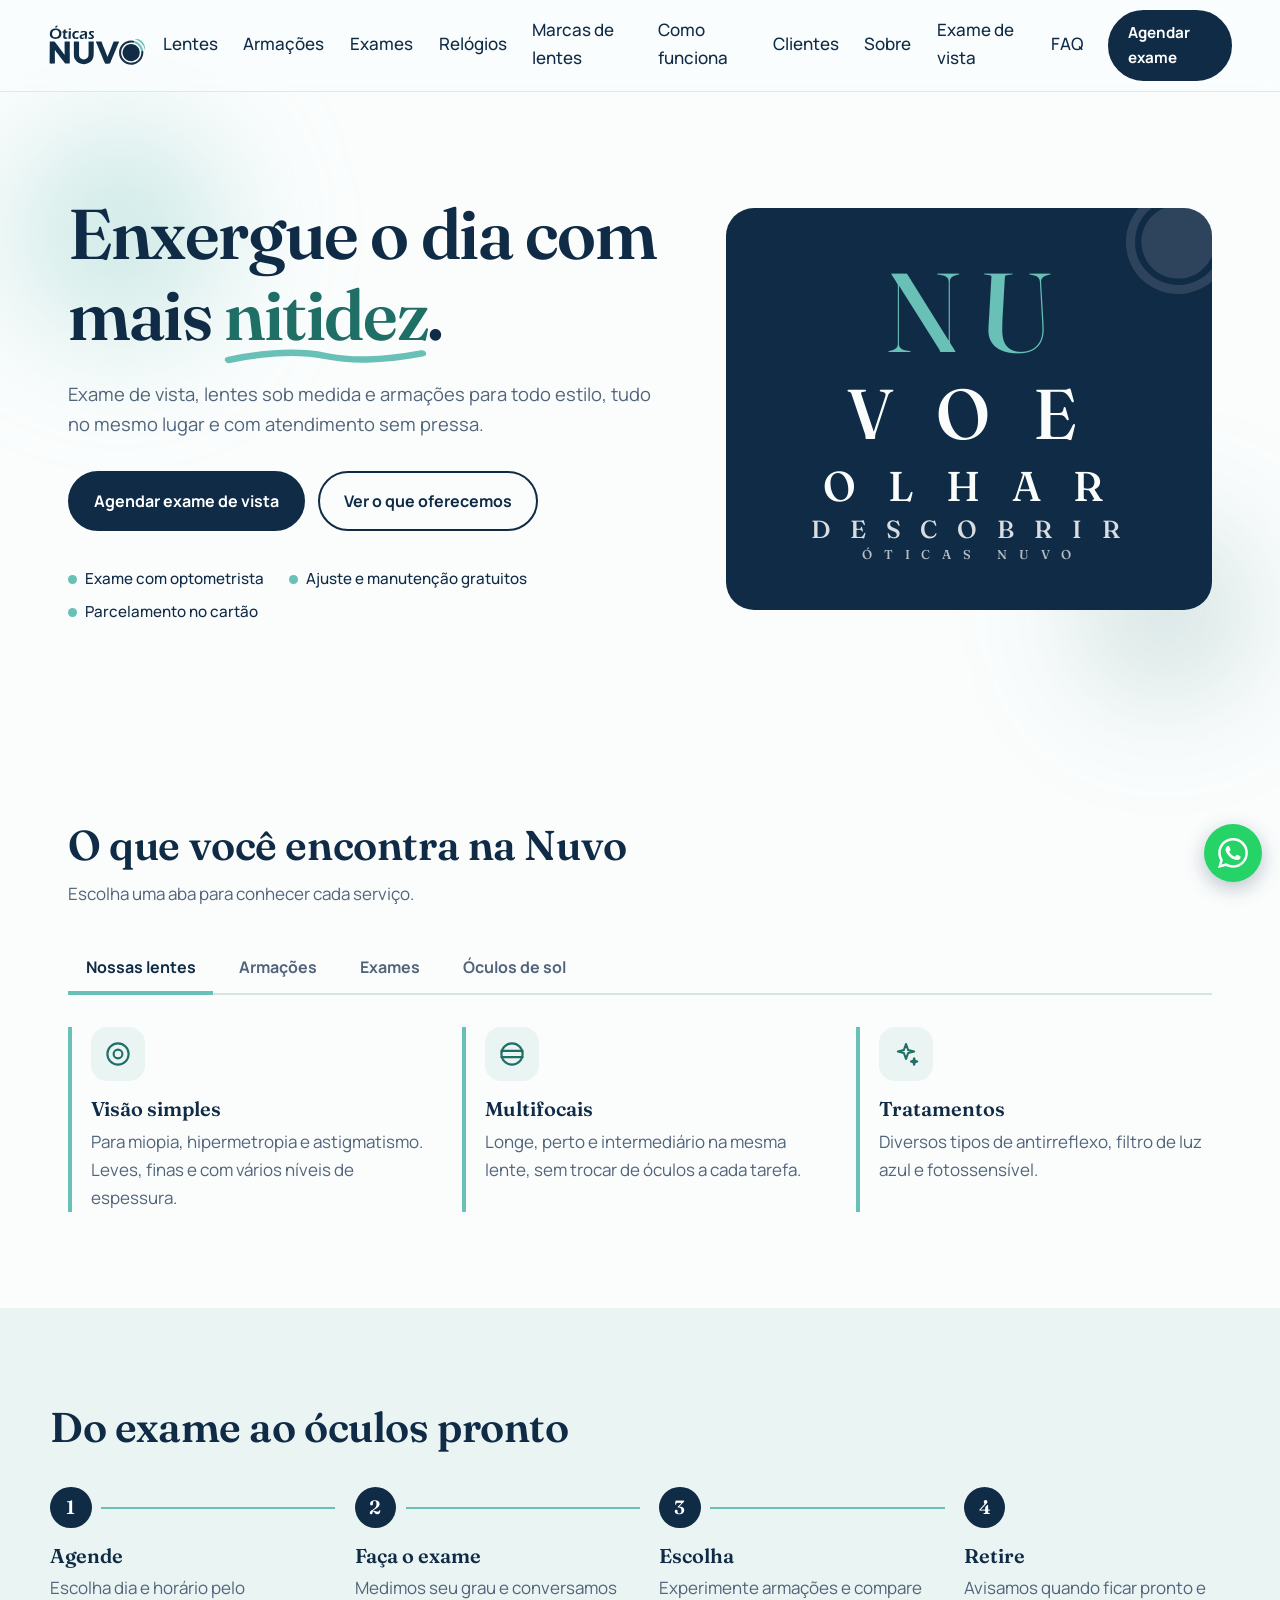
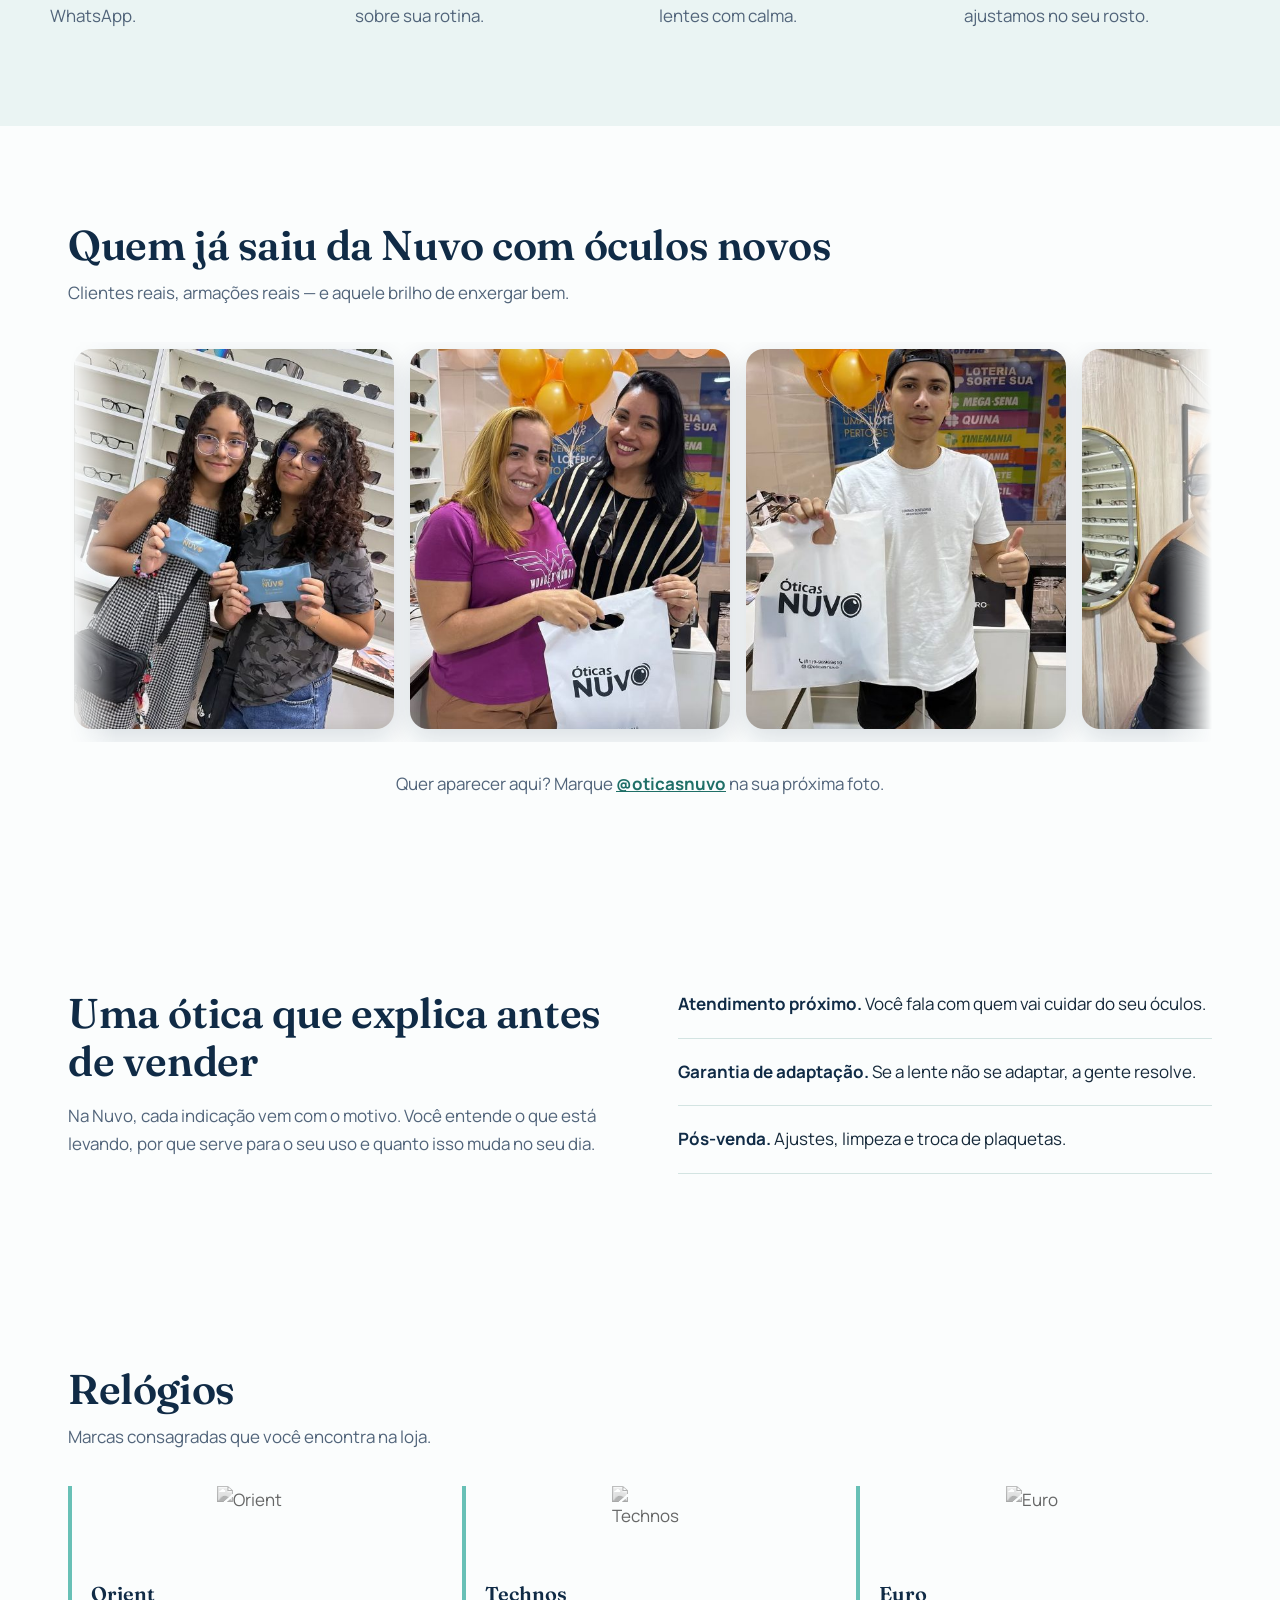
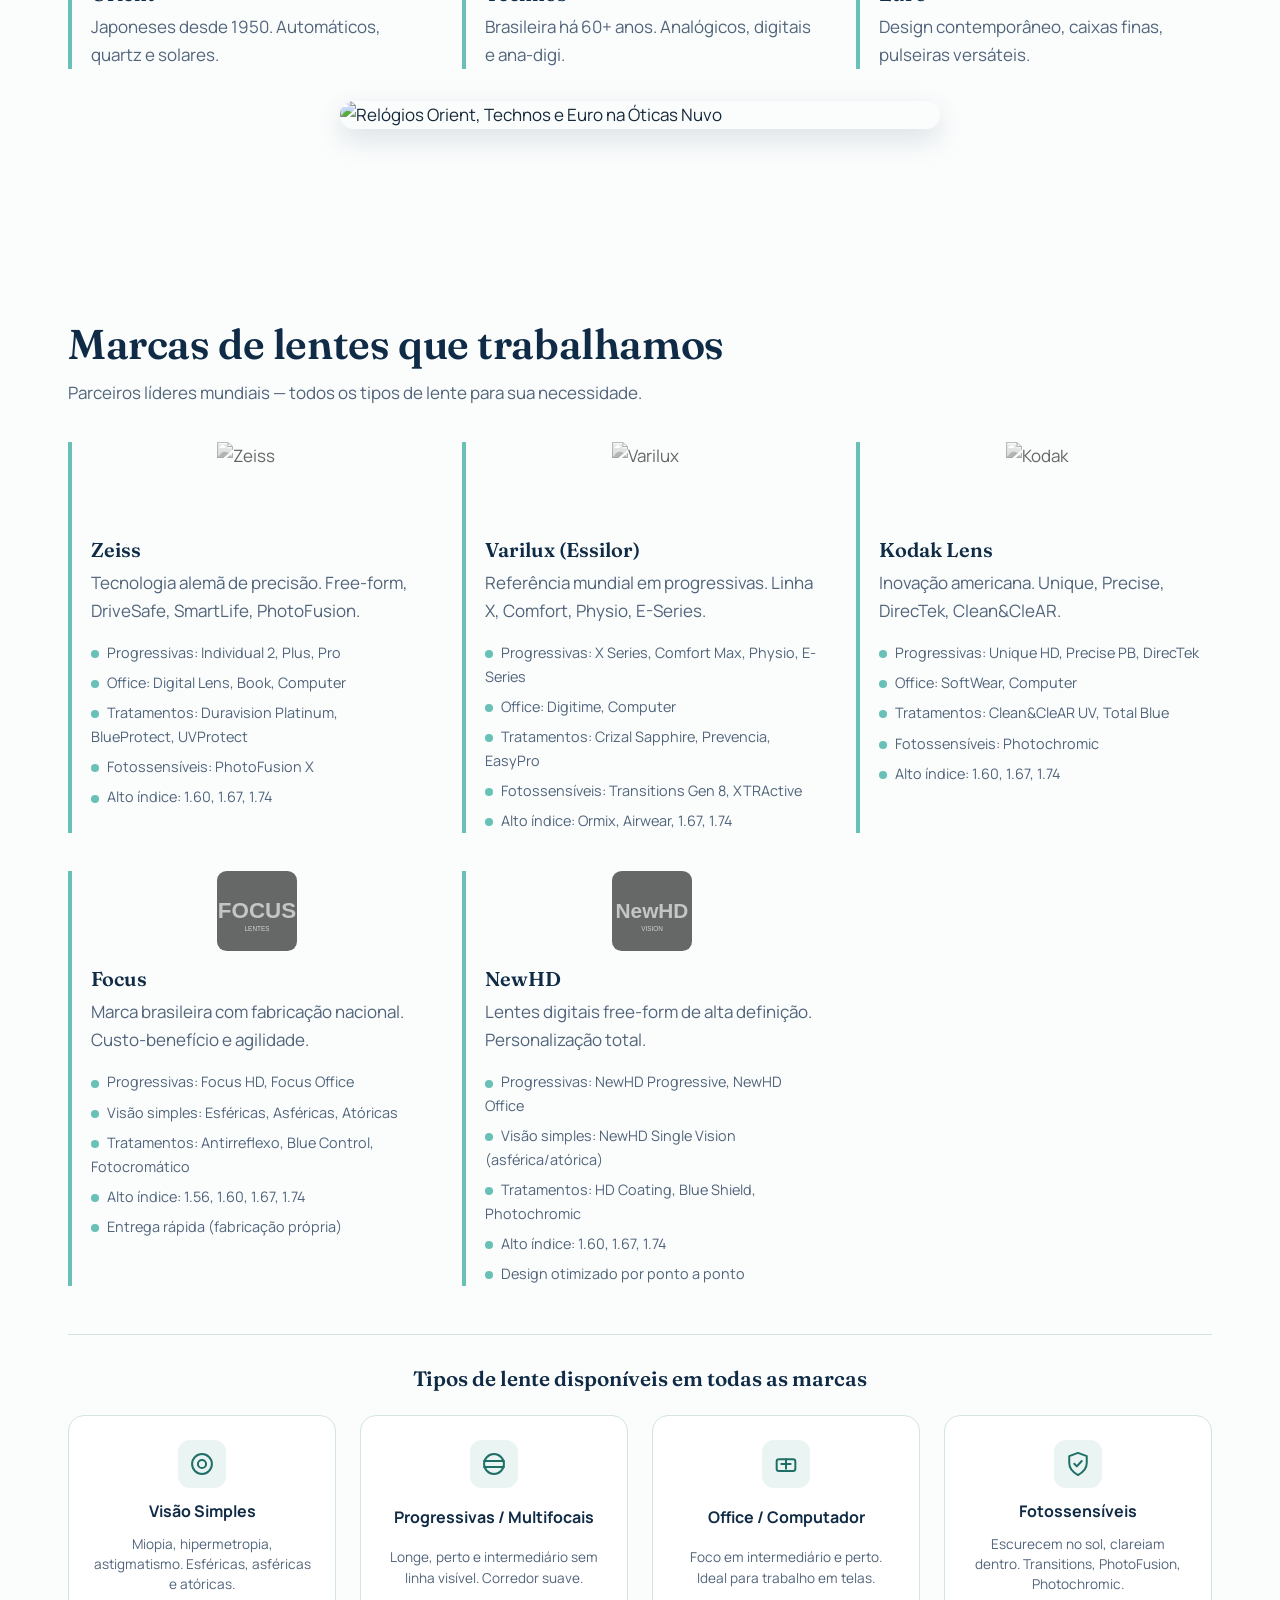
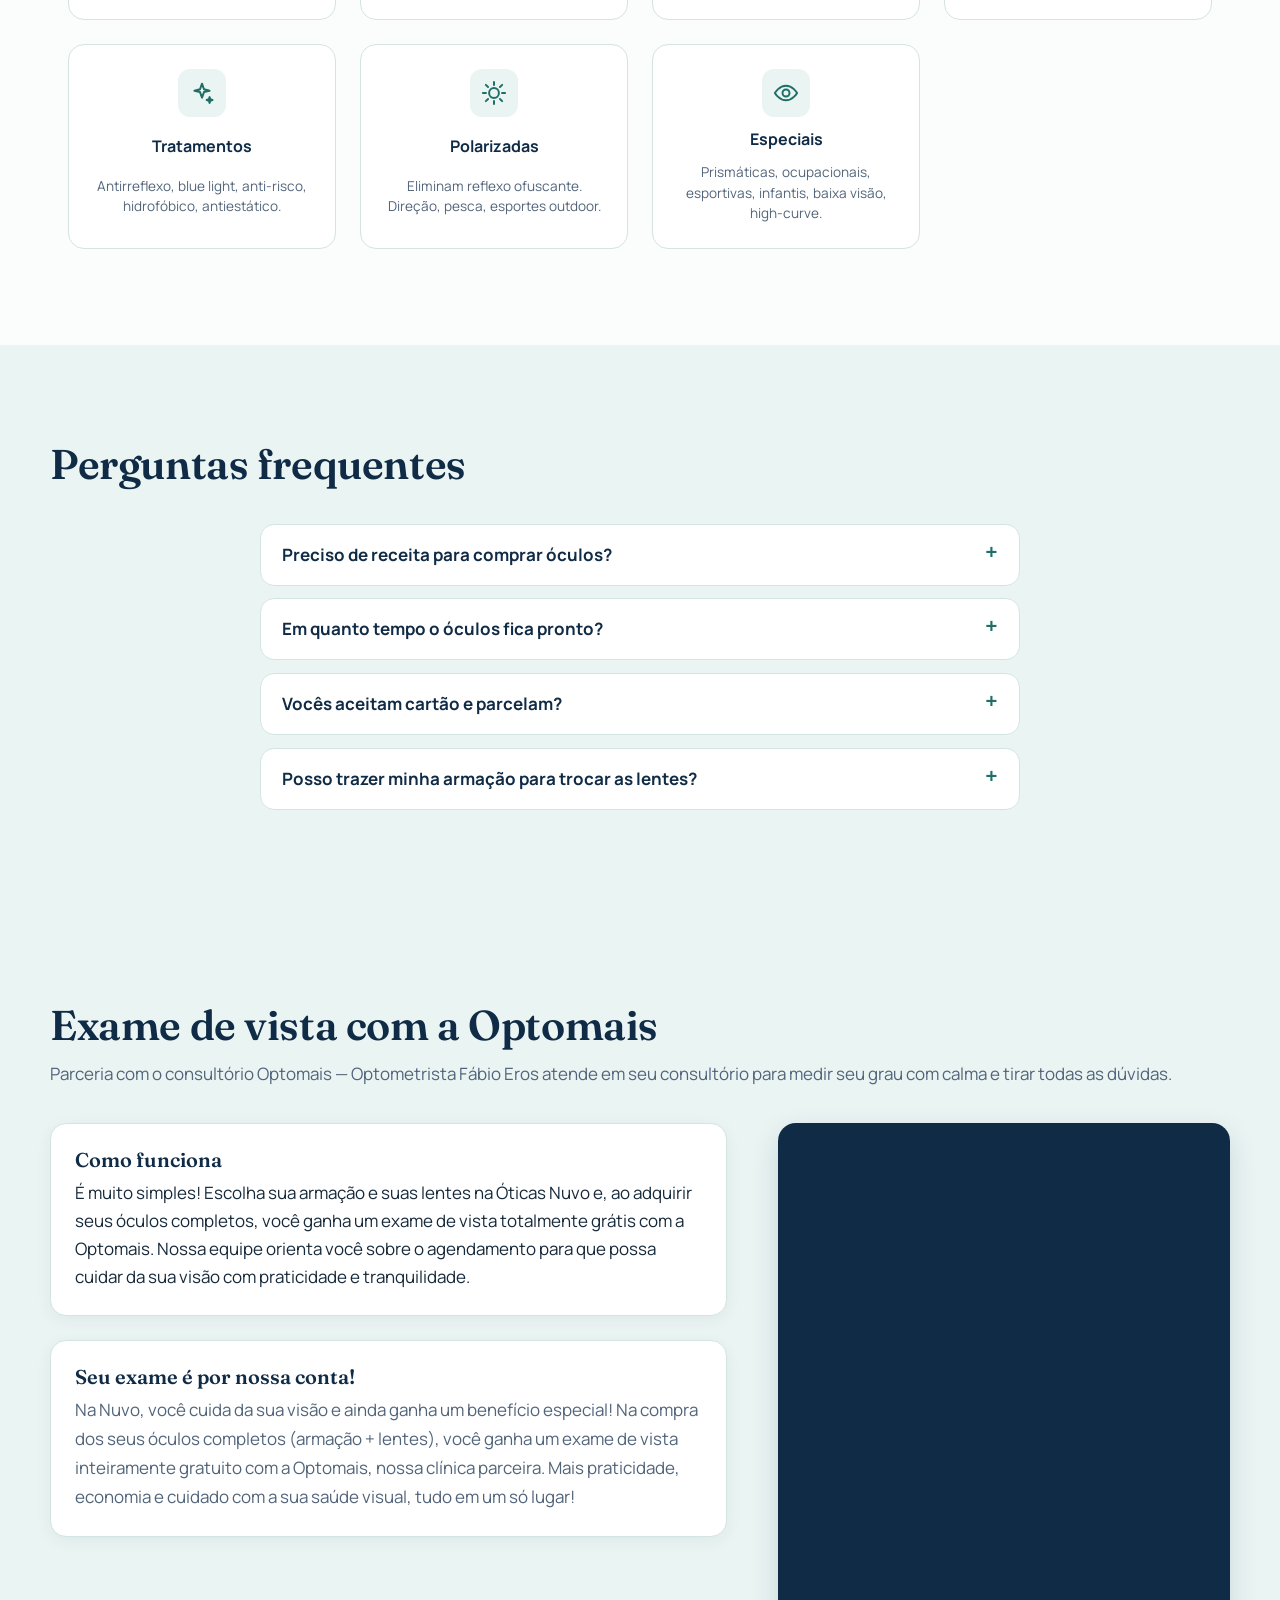
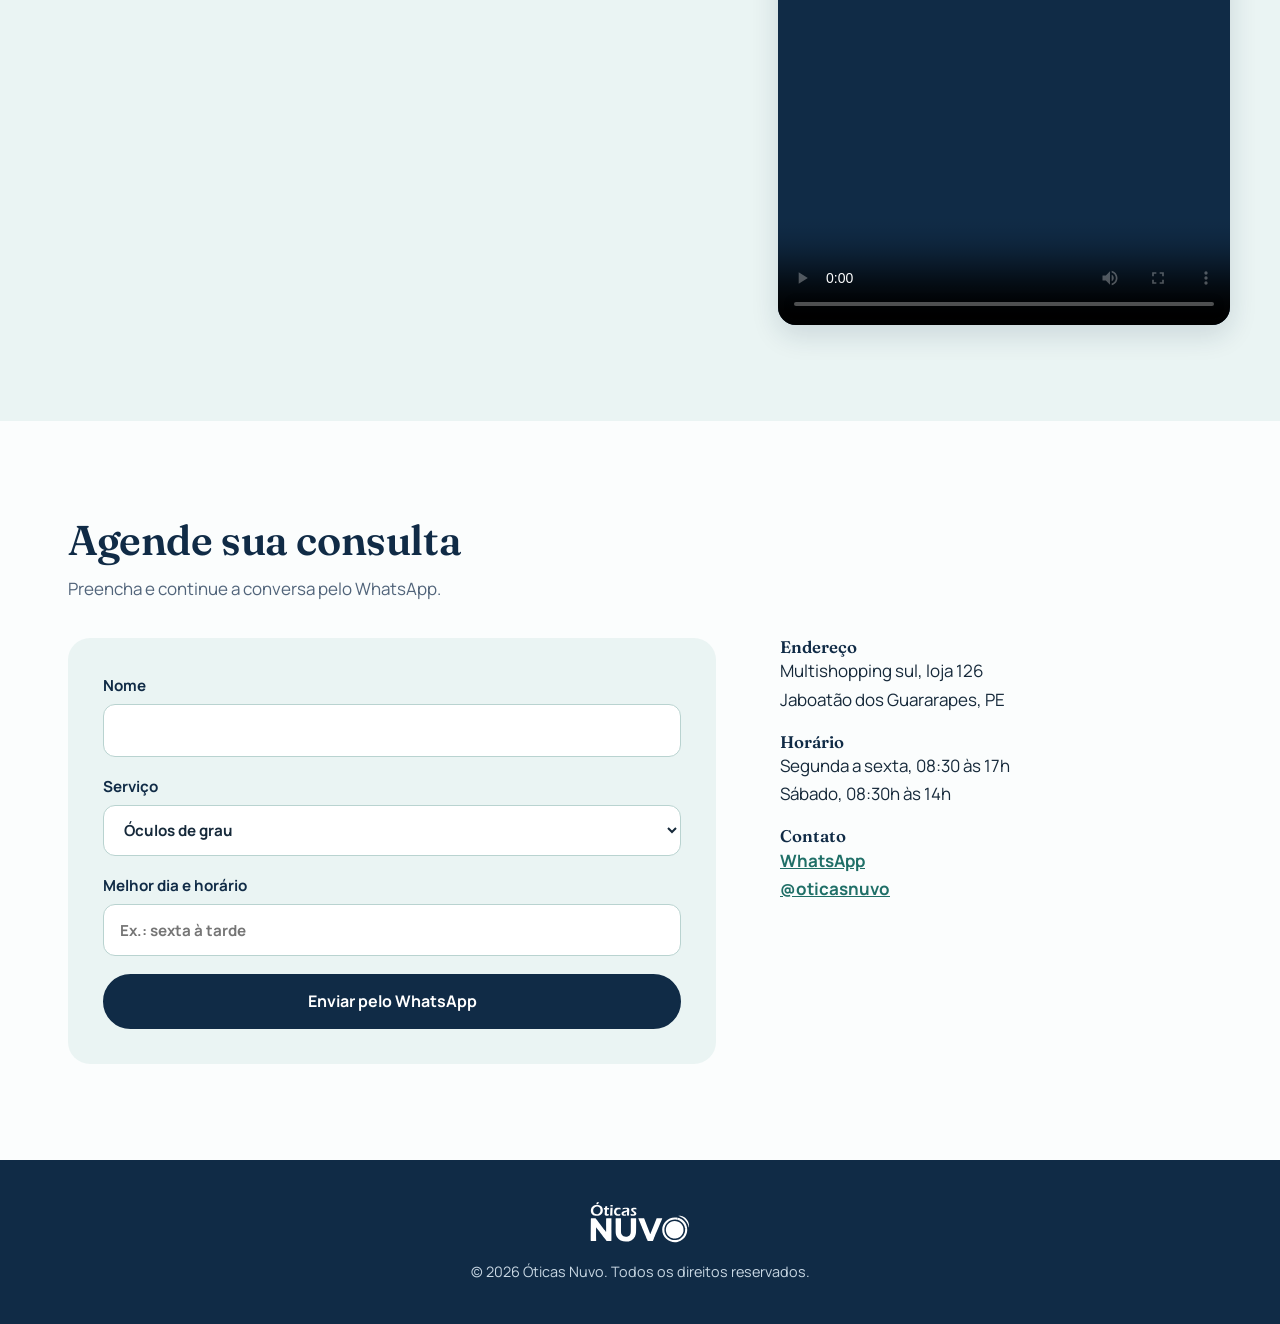
==== commit f11ee6a5: "fix: remove 'Lentes de Contato' da seção de tipos de lente (não trabalha com lentes de contato)" ====
--- a/nuvo/index.html
+++ b/nuvo/index.html
@@ -290,7 +290,6 @@
       <article><svg aria-hidden="true" viewBox="0 0 24 24" fill="none" stroke="currentColor" stroke-width="1.7" stroke-linecap="round" stroke-linejoin="round"><path d="M12 2.5l7.5 2.8v5.9c0 4.7-3.2 8-7.5 10.3C7.7 19.2 4.5 15.9 4.5 11.2V5.3z"/><path d="M8.8 11.8l2.2 2.2 4.2-4.6"/></svg><h4>Fotossensíveis</h4><p>Escurecem no sol, clareiam dentro. Transitions, PhotoFusion, Photochromic.</p></article>
       <article><svg aria-hidden="true" viewBox="0 0 24 24" fill="none" stroke="currentColor" stroke-width="1.7" stroke-linecap="round" stroke-linejoin="round"><path d="M12 4l1.7 4.8L18.5 10l-4.8 1.2L12 16l-1.7-4.8L5.5 10l4.8-1.2z"/><path d="M18.5 15.5l.6 1.9 1.9.6-1.9.6-.6 1.9-.6-1.9-1.9-.6 1.9-.6z"/></svg><h4>Tratamentos</h4><p>Antirreflexo, blue light, anti-risco, hidrofóbico, antiestático.</p></article>
       <article><svg aria-hidden="true" viewBox="0 0 24 24" fill="none" stroke="currentColor" stroke-width="1.7" stroke-linecap="round" stroke-linejoin="round"><circle cx="12" cy="12" r="4.2"/><path d="M12 2.5v2.6M12 18.9v2.6M2.5 12h2.6M18.9 12h2.6M5 5l1.9 1.9M17.1 17.1L19 19M19 5l-1.9 1.9M6.9 17.1L5 19"/></svg><h4>Polarizadas</h4><p>Eliminam reflexo ofuscante. Direção, pesca, esportes outdoor.</p></article>
-      <article><svg aria-hidden="true" viewBox="0 0 24 24" fill="none" stroke="currentColor" stroke-width="1.7" stroke-linecap="round" stroke-linejoin="round"><path d="M12 3.5c3.2 0 6 2.5 6 5.6S15 15 12 15s-6-2.8-6-5.9 2.8-5.6 6-5.6z"/><path d="M6.5 19h11M9 21.5h6"/></svg><h4>Lentes de Contato</h4><p>Gelatinosas, rígidas, tóricas, multifocais, coloridas. Diárias, quinzenais, mensais.</p></article>
       <article><svg aria-hidden="true" viewBox="0 0 24 24" fill="none" stroke="currentColor" stroke-width="1.7" stroke-linecap="round" stroke-linejoin="round"><path d="M2.5 12S6 5.8 12 5.8 21.5 12 21.5 12 18 18.2 12 18.2 2.5 12 2.5 12z"/><circle cx="12" cy="12" r="3"/></svg><h4>Especiais</h4><p>Prismáticas, ocupacionais, esportivas, infantis, baixa visão, high-curve.</p></article>
     </div>
   </div>
--- a/nuvo/css/style.css
+++ b/nuvo/css/style.css
@@ -95,20 +95,6 @@
 .cols h3{transition:color .25s}
 .cols article:hover h3{color:var(--teal-d)}
 .cols p{margin-top:.5rem;color:var(--muted)}
-
-/* Centraliza última linha quando não preenche 3 colunas */
-.cols article:nth-last-child(1):nth-child(3n+1),
-.cols article:nth-last-child(2):nth-child(3n+1),
-.cols article:nth-last-child(2):nth-child(3n+2) {
-  grid-column: 2 / 4;
-}
-@media (max-width: 860px) {
-  .cols article:nth-last-child(1):nth-child(3n+1),
-  .cols article:nth-last-child(2):nth-child(3n+1),
-  .cols article:nth-last-child(2):nth-child(3n+2) {
-    grid-column: auto;
-  }
-}
 .panel[hidden]{display:none}
 
 .brand-logo{display:grid;place-items:center;margin-bottom:1rem}
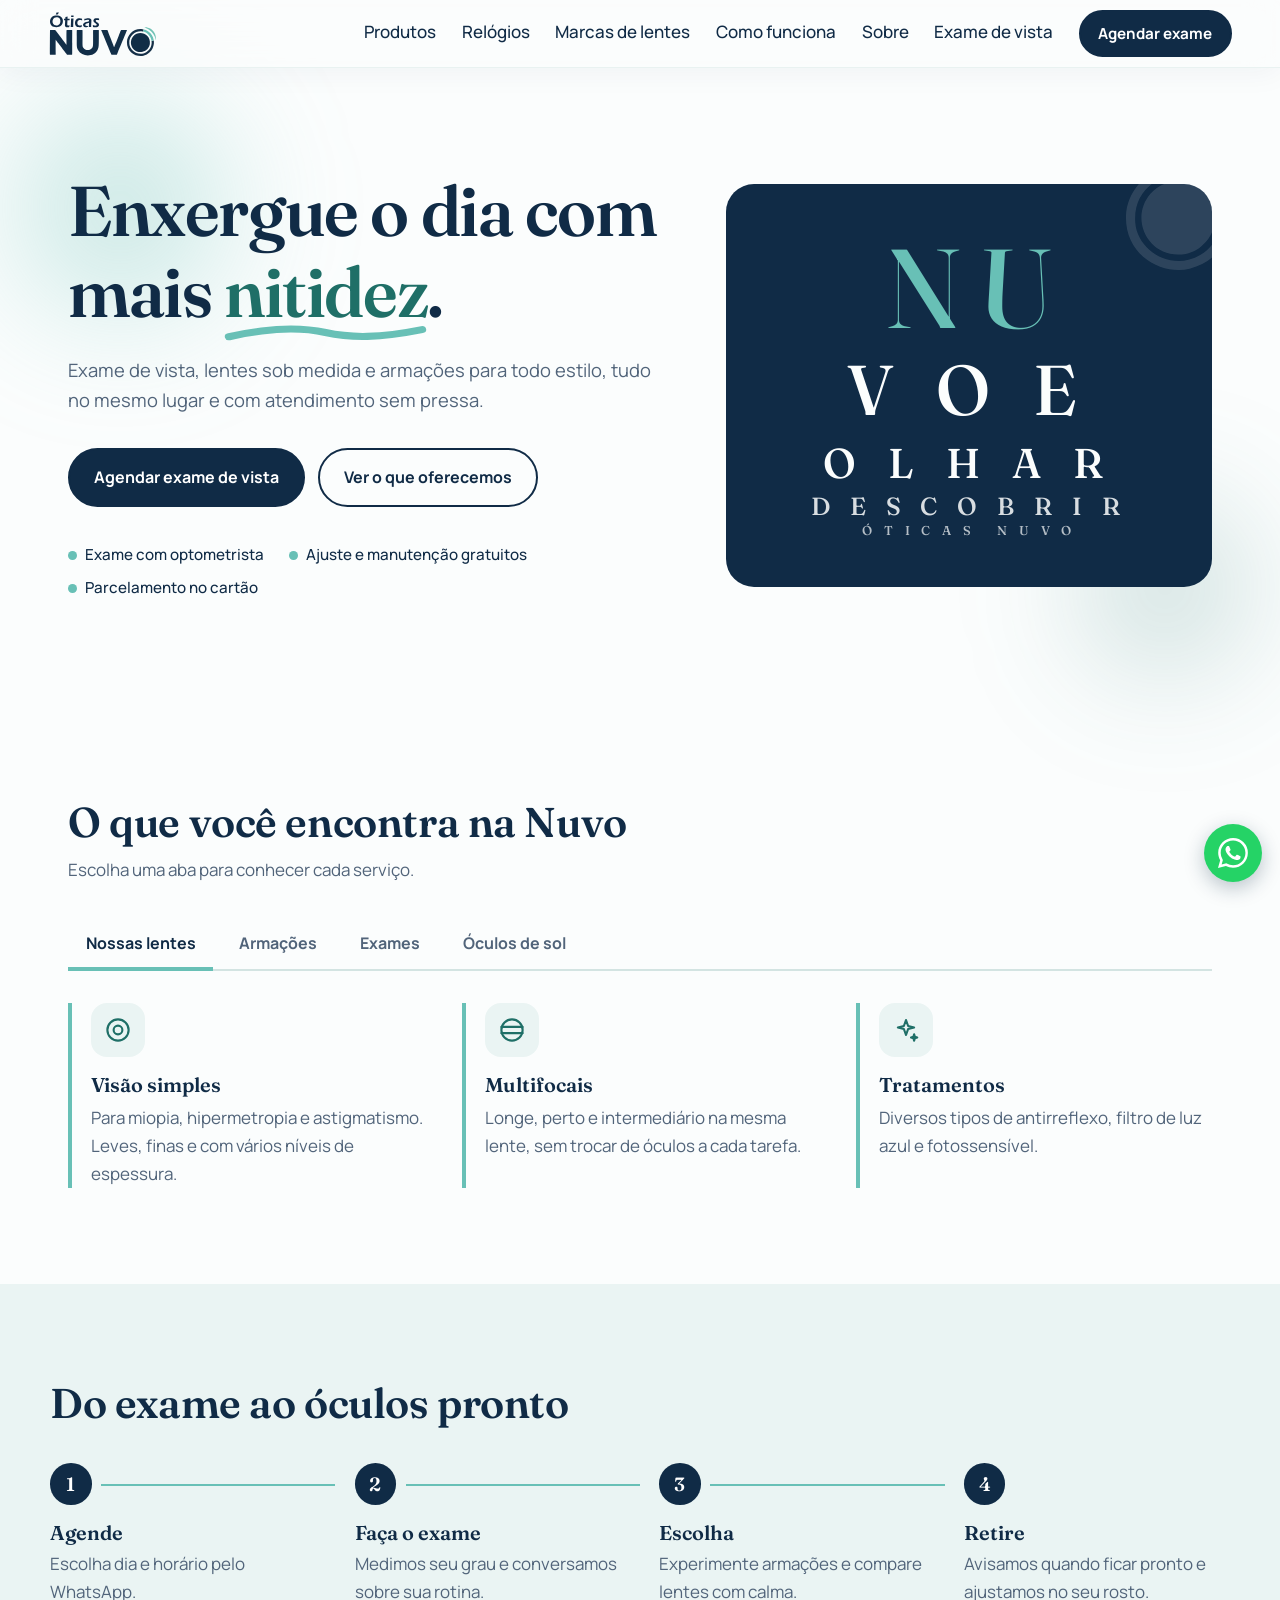
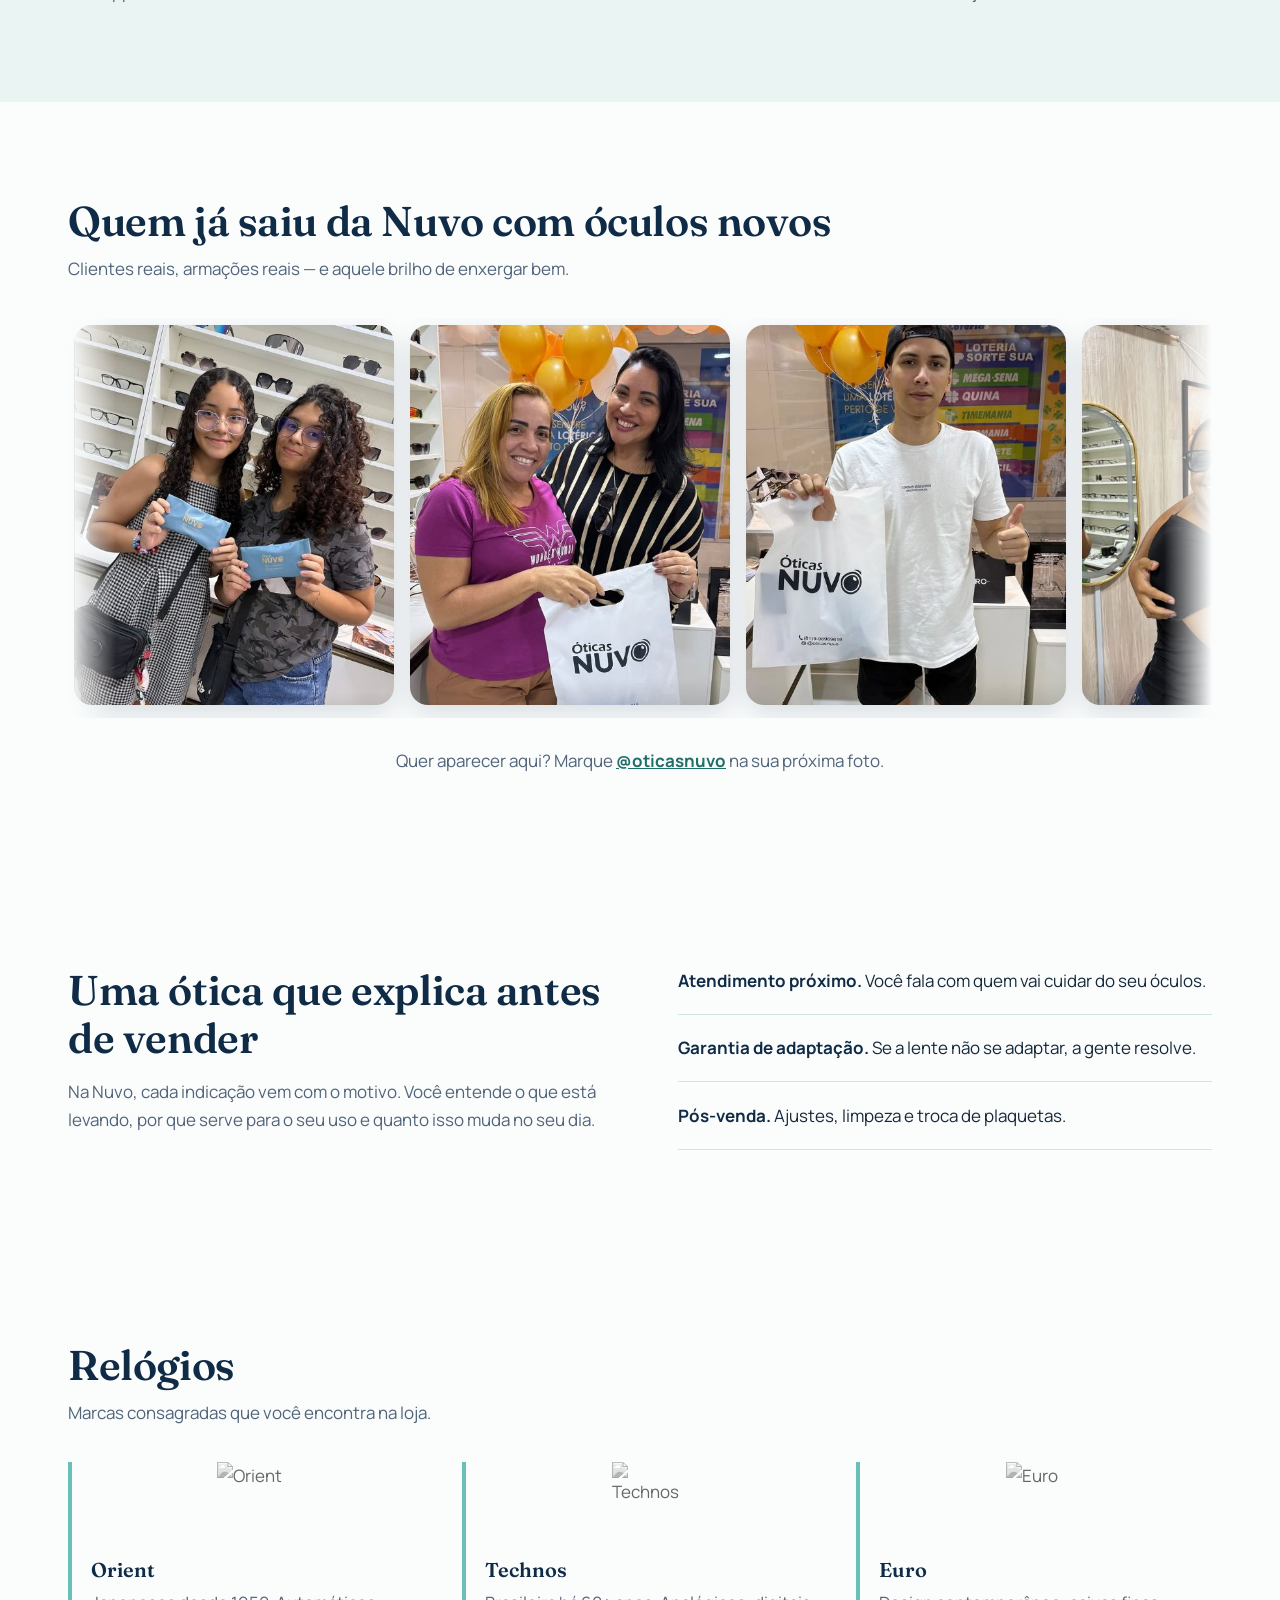
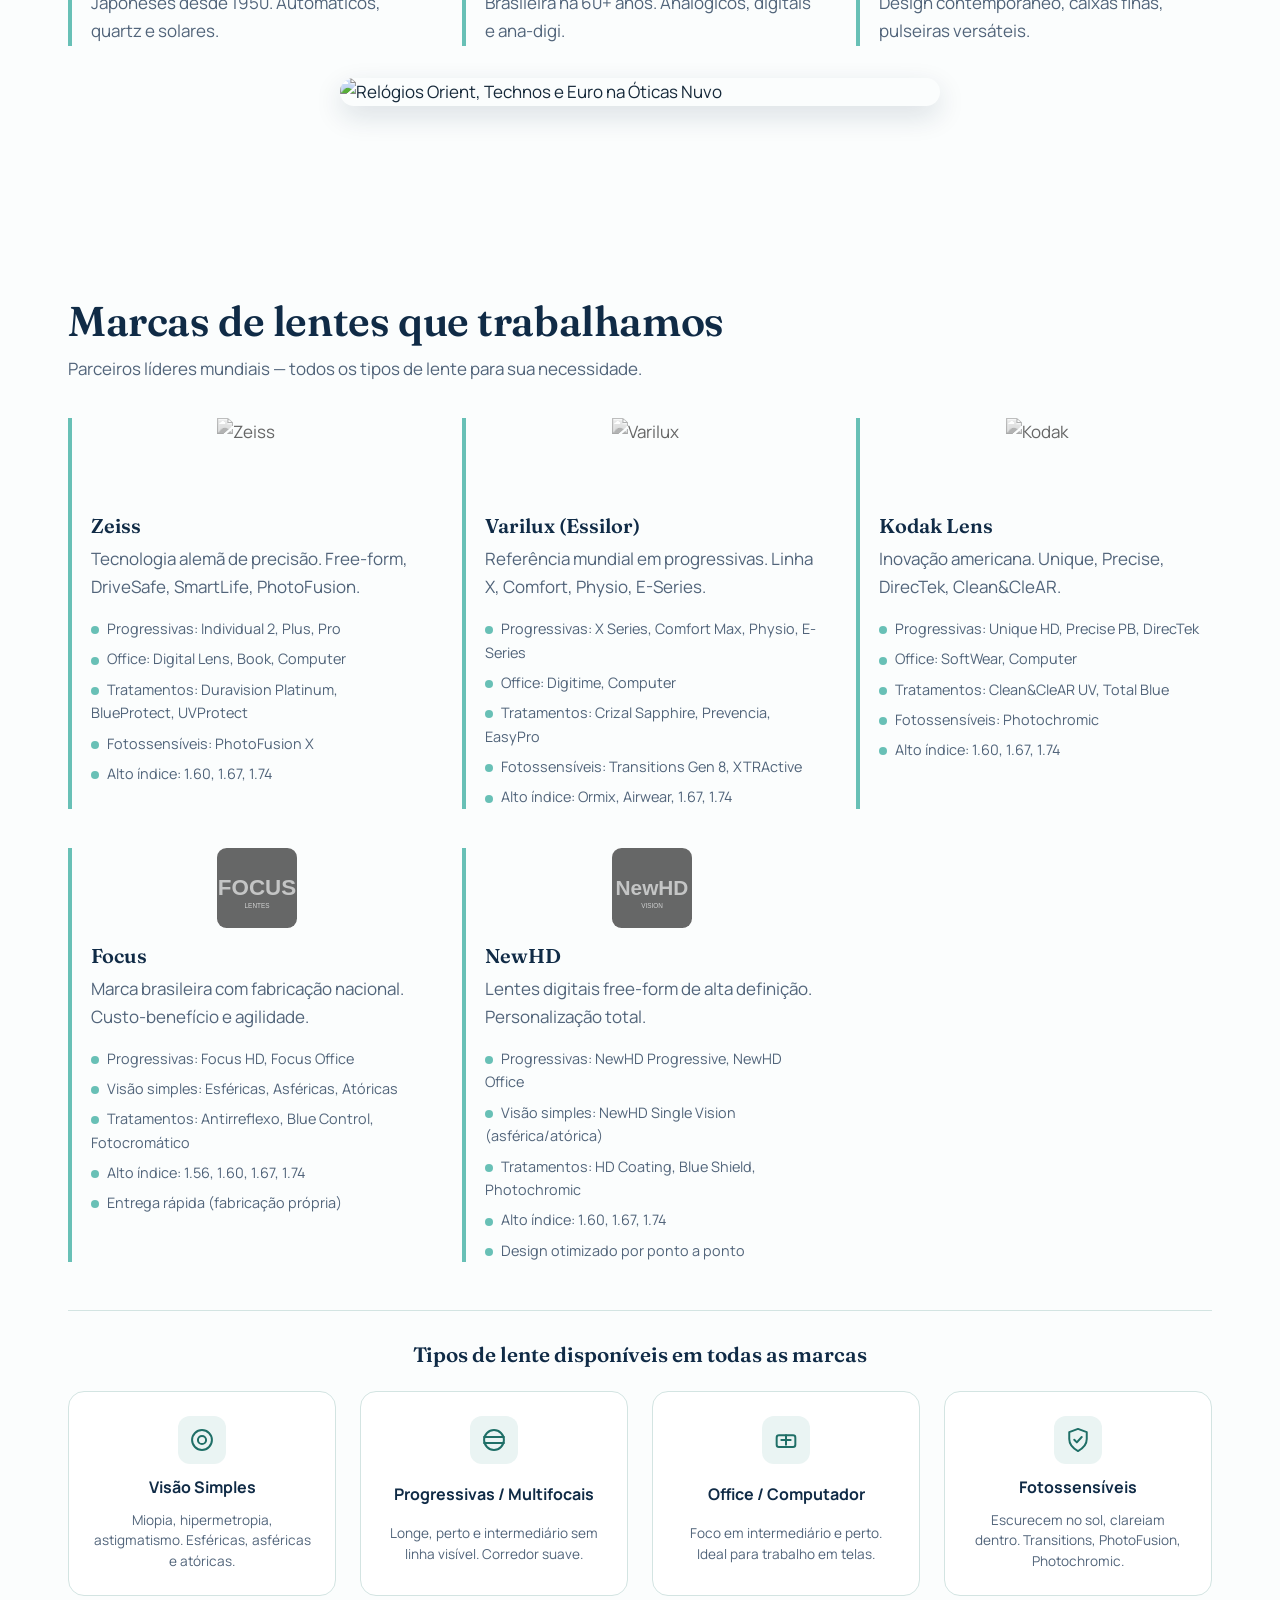
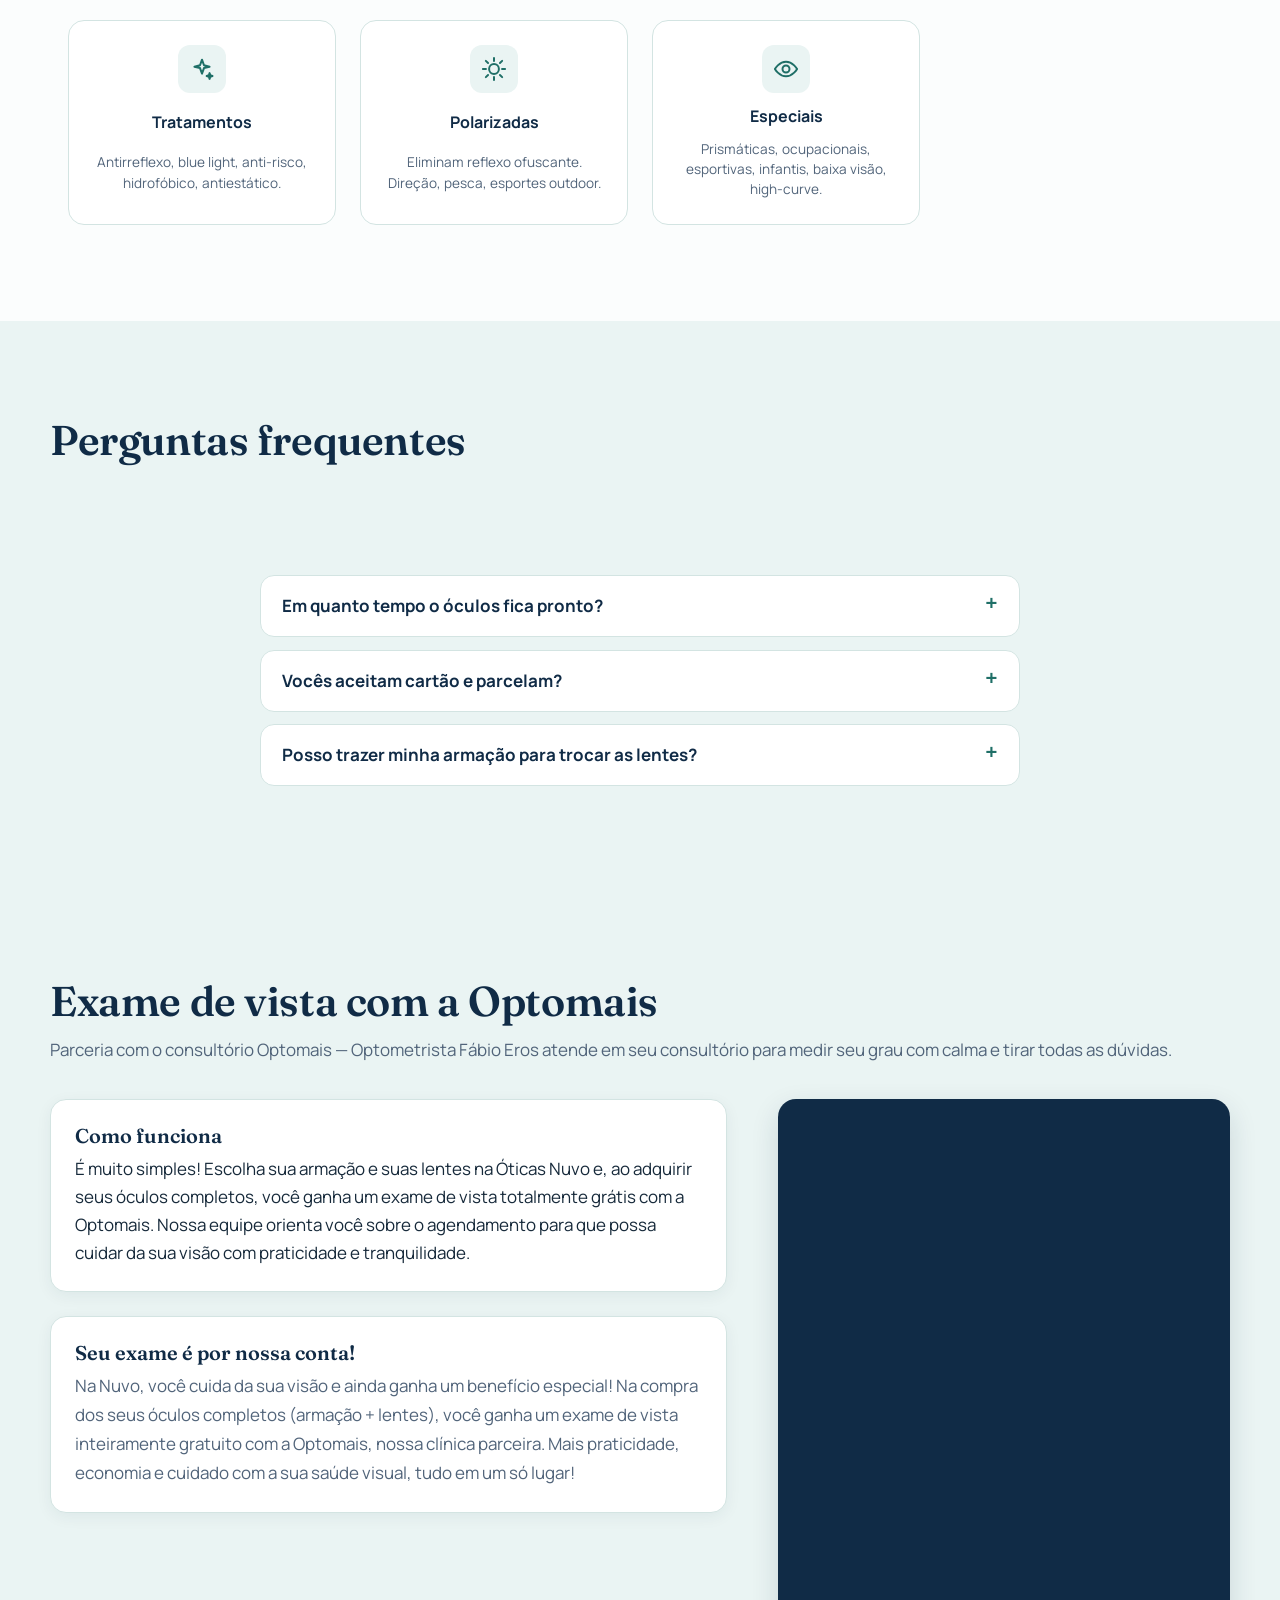
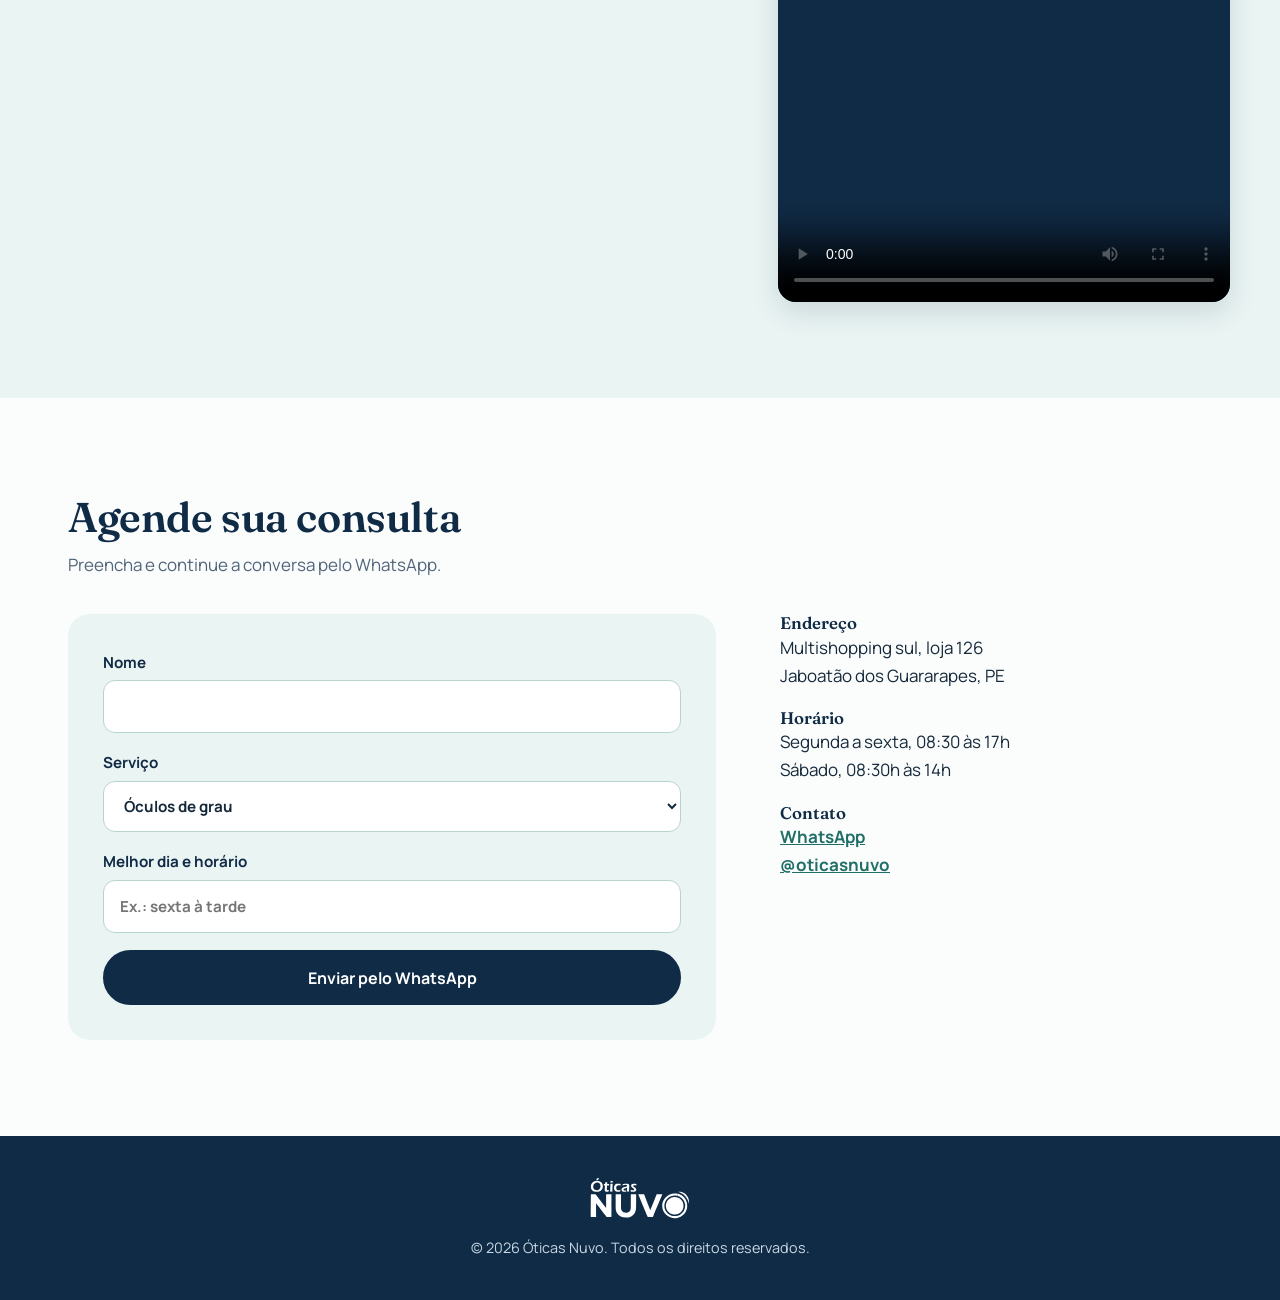
==== commit f0693baa: "Navbar: simplify to main sections and add glass effect" ====
--- a/nuvo/index.html
+++ b/nuvo/index.html
@@ -21,16 +21,12 @@
   <a class="brand" href="#inicio" aria-label="Óticas Nuvo, início"><img src="img/logo-nuvo.svg" alt="Óticas Nuvo" width="150" height="65"></a>
   <button class="burger" aria-expanded="false" aria-controls="menu" aria-label="Abrir menu"><span></span><span></span></button>
   <nav id="menu" aria-label="Principal">
-    <a href="#produtos" data-tab="lentes">Lentes</a>
-    <a href="#produtos" data-tab="armacoes">Armações</a>
-    <a href="#produtos" data-tab="exames">Exames</a>
+    <a href="#produtos">Produtos</a>
     <a href="#relogios">Relógios</a>
     <a href="#lentes-marcas">Marcas de lentes</a>
     <a href="#como">Como funciona</a>
-    <a href="#galeria">Clientes</a>
     <a href="#sobre">Sobre</a>
     <a href="#exame-vista">Exame de vista</a>
-    <a href="#faq">FAQ</a>
     <a href="#contato" class="btn btn-sm">Agendar exame</a>
   </nav>
 </header>
--- a/nuvo/css/style.css
+++ b/nuvo/css/style.css
@@ -27,7 +27,7 @@
 .btn-ghost:hover{background:var(--navy);border-color:var(--navy);color:#fff}
 .btn-sm{padding:.55rem 1.1rem;font-size:.95rem}
 
-.top{position:sticky;top:0;z-index:20;display:flex;align-items:center;justify-content:space-between;gap:1rem;padding:.6rem clamp(1rem,4vw,3rem);background:rgba(251,253,253,.6);backdrop-filter:blur(8px);border-bottom:1px solid #DCE9E8;transition:box-shadow .3s ease}
+.top{position:sticky;top:0;z-index:20;display:flex;align-items:center;justify-content:space-between;gap:1rem;padding:.6rem clamp(1rem,4vw,3rem);background:rgba(251,253,253,.7);-webkit-backdrop-filter:blur(16px);backdrop-filter:blur(16px);border-bottom:1px solid rgba(220,233,232,.6);box-shadow:0 4px 30px rgba(16,43,70,.05);transition:box-shadow .3s ease,background .3s ease}
 .top.scrolled{box-shadow:0 4px 24px rgba(16,43,70,.1)}
 .brand img{width:auto;height:48px;transition:transform .35s cubic-bezier(.34,1.56,.64,1)}
 .brand:hover img{transform:rotate(-4deg) scale(1.05)}
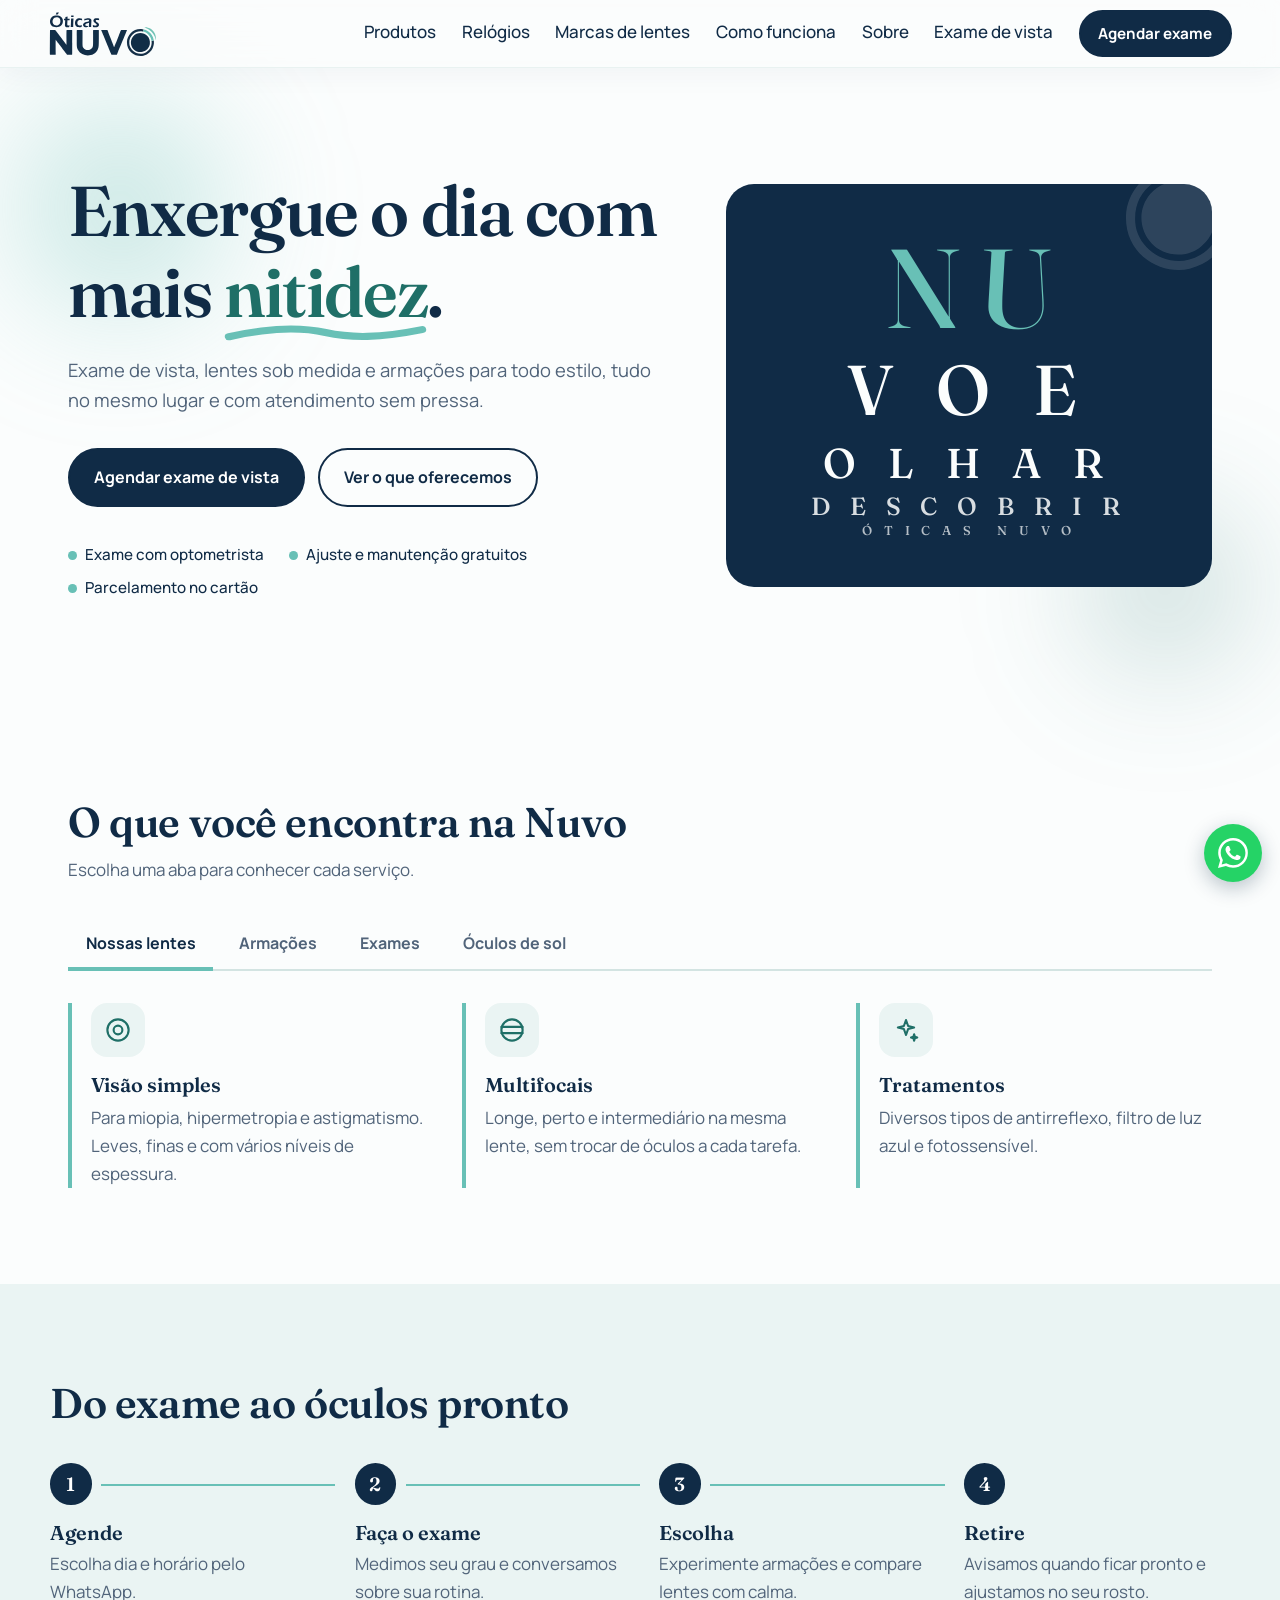
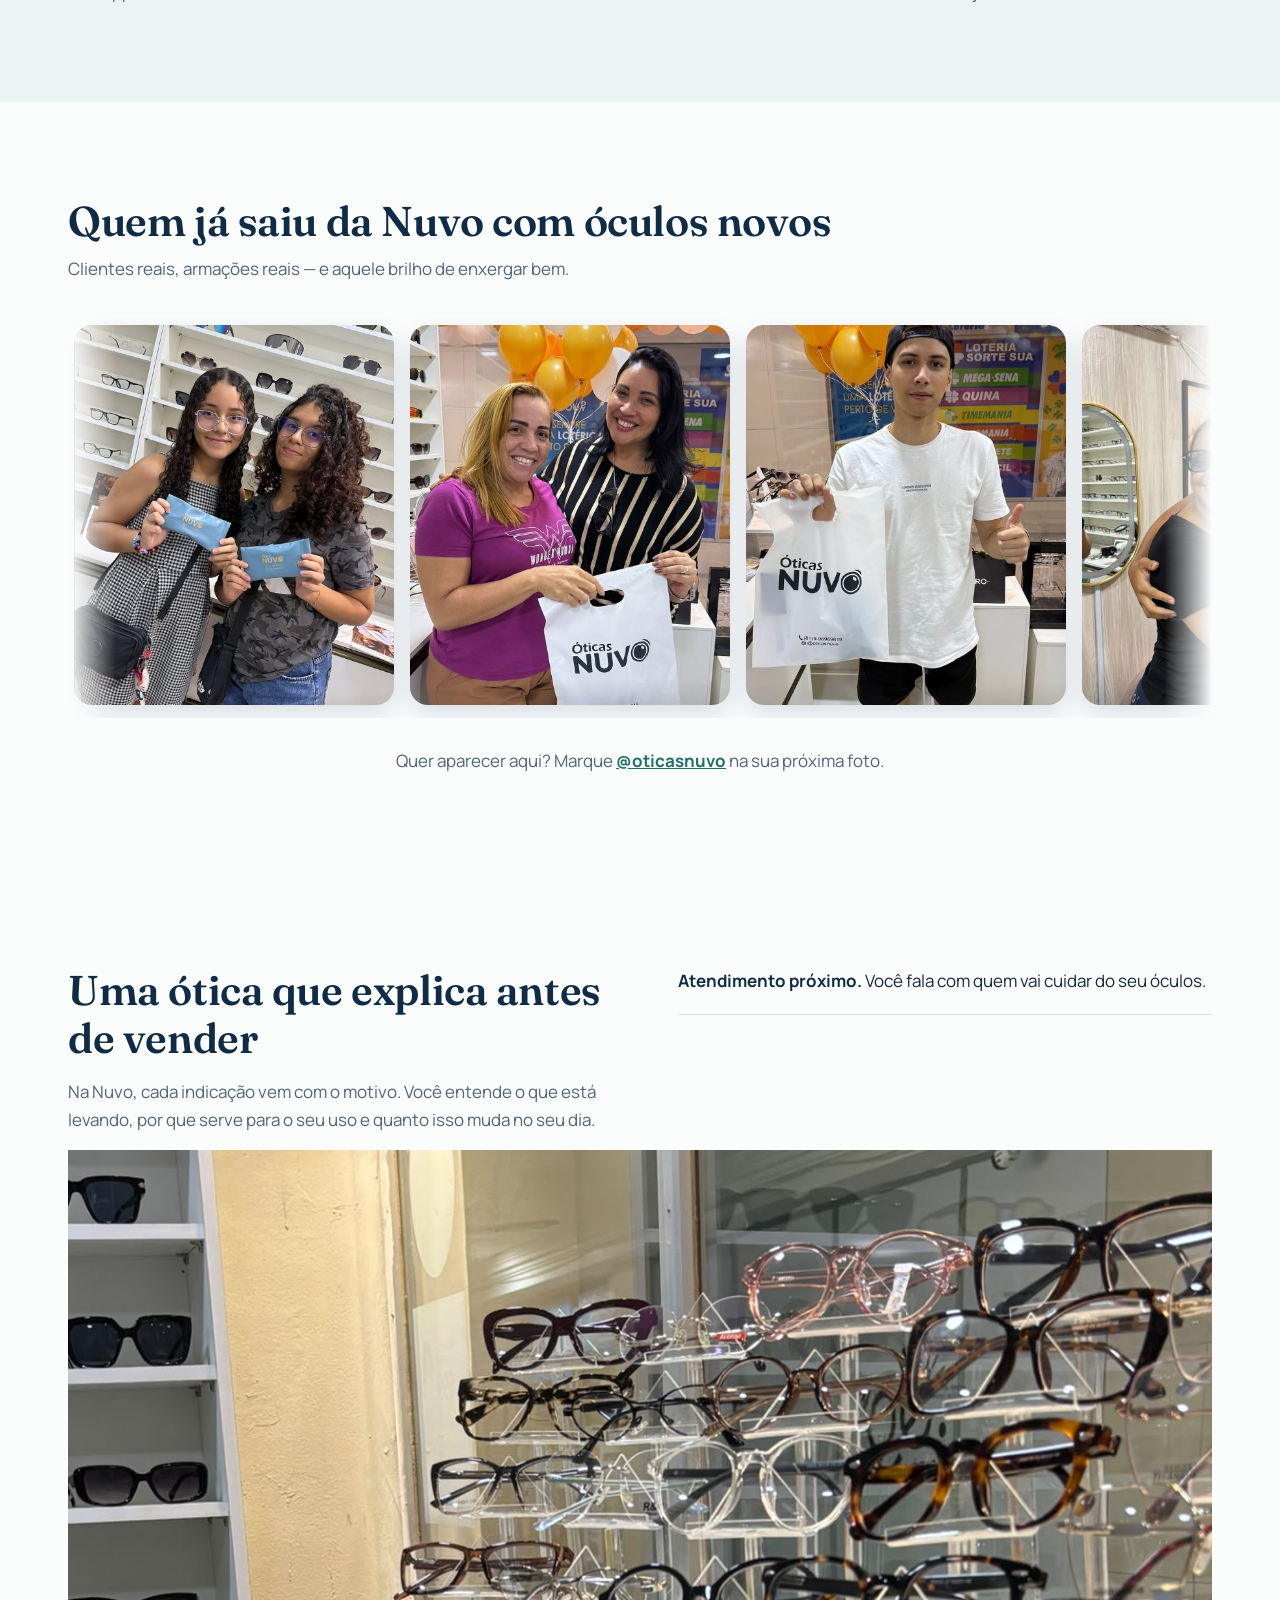
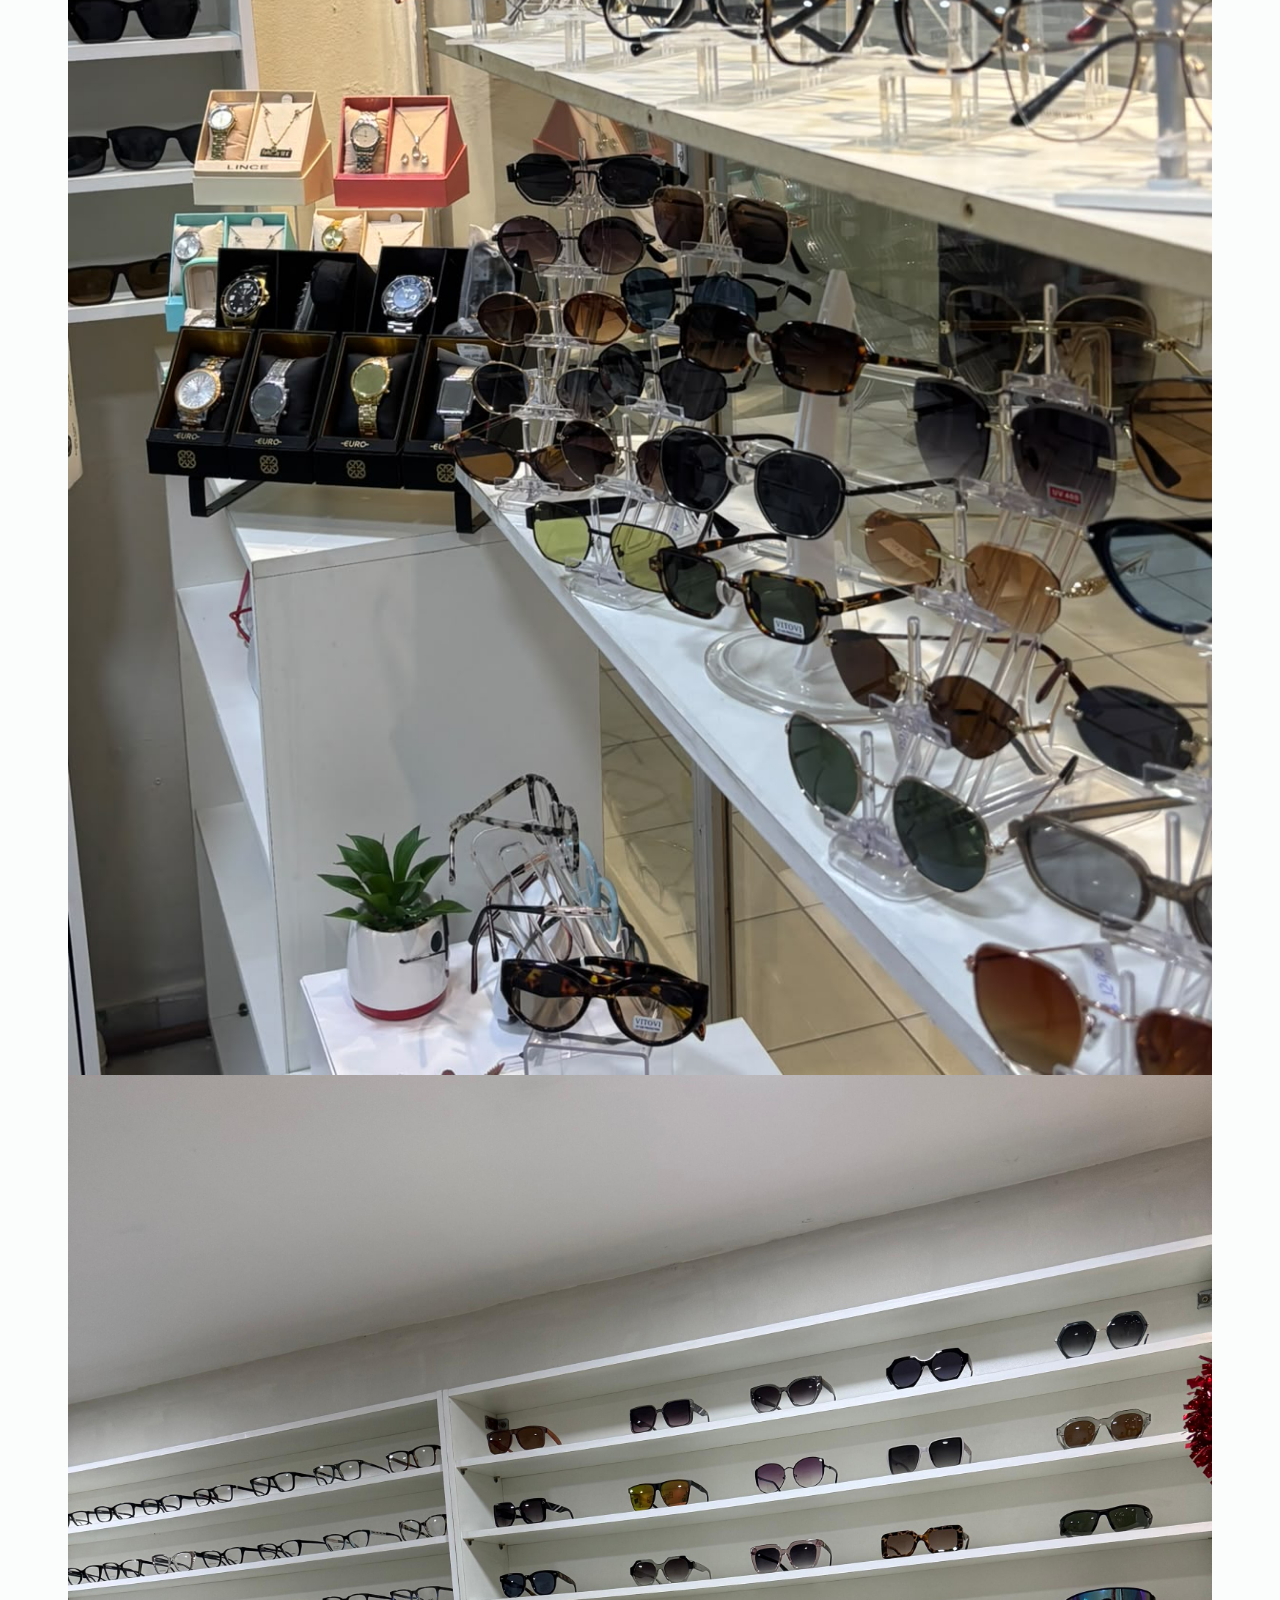
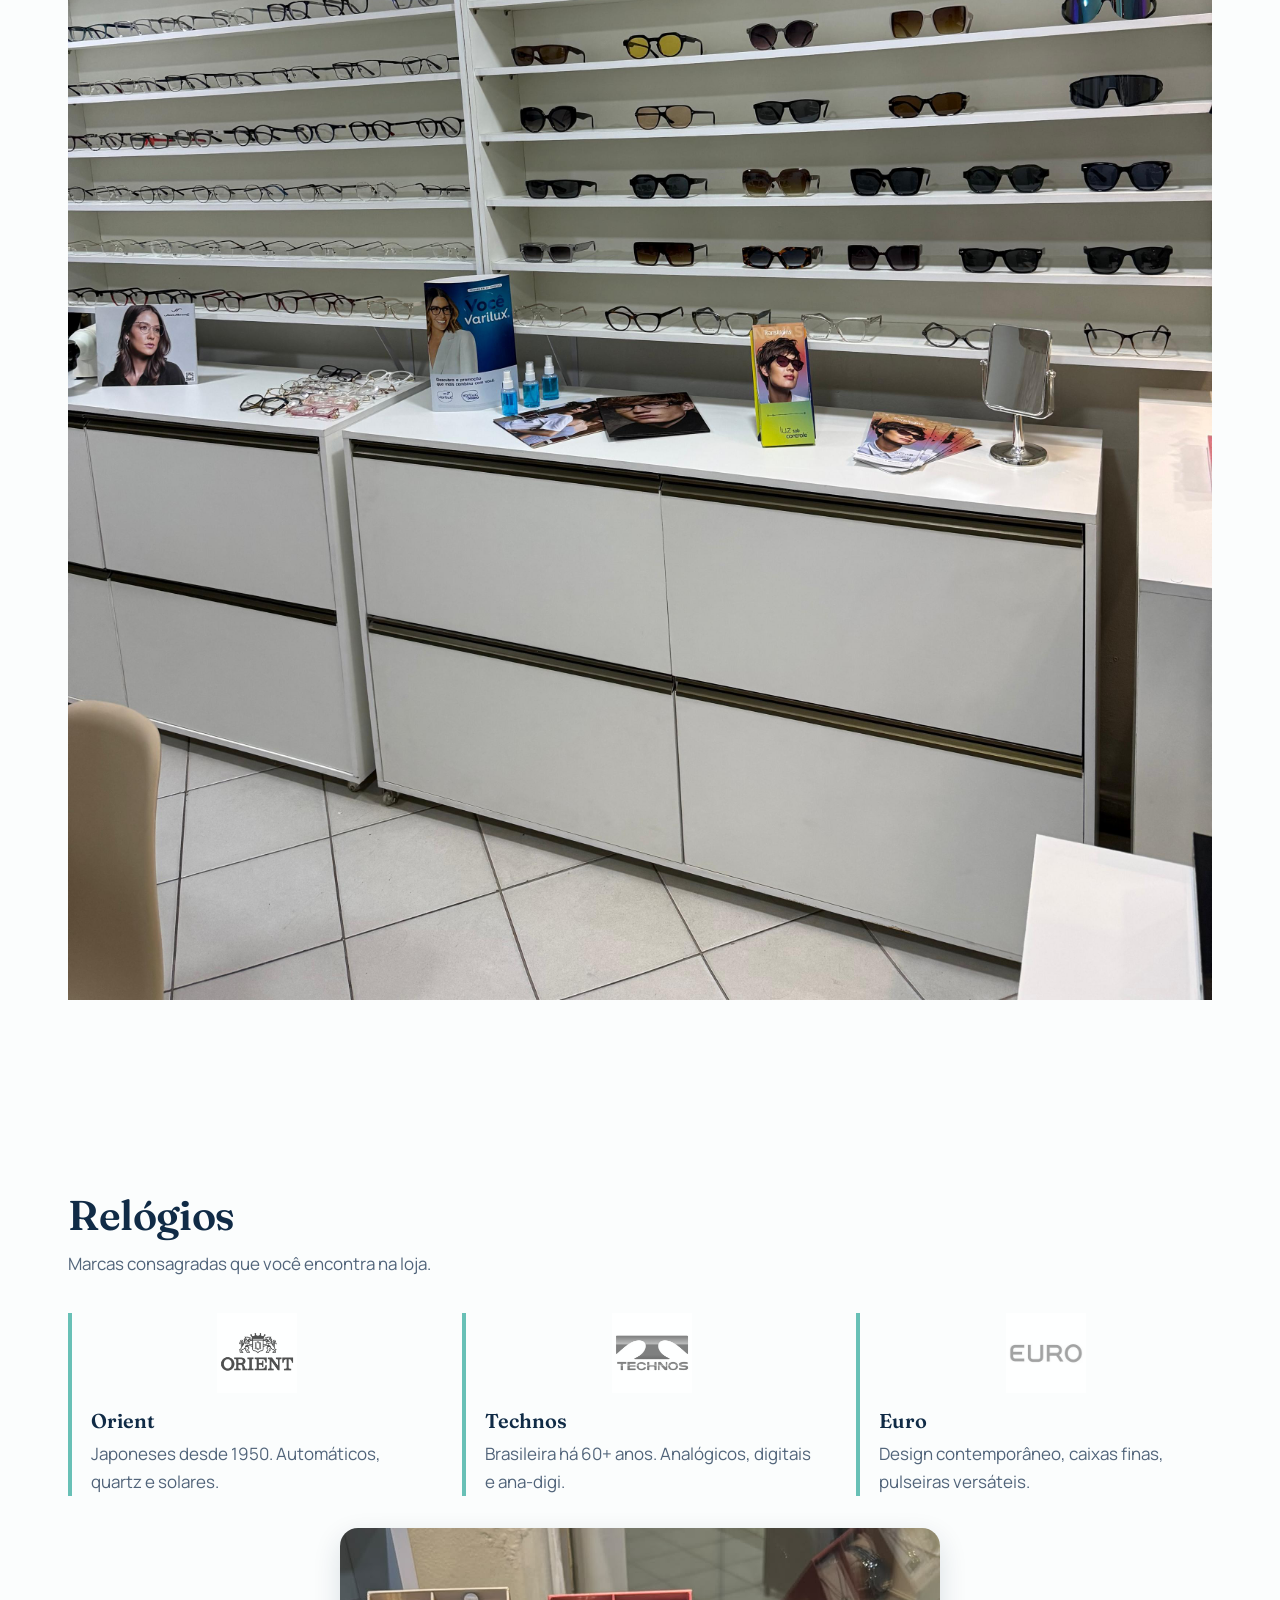
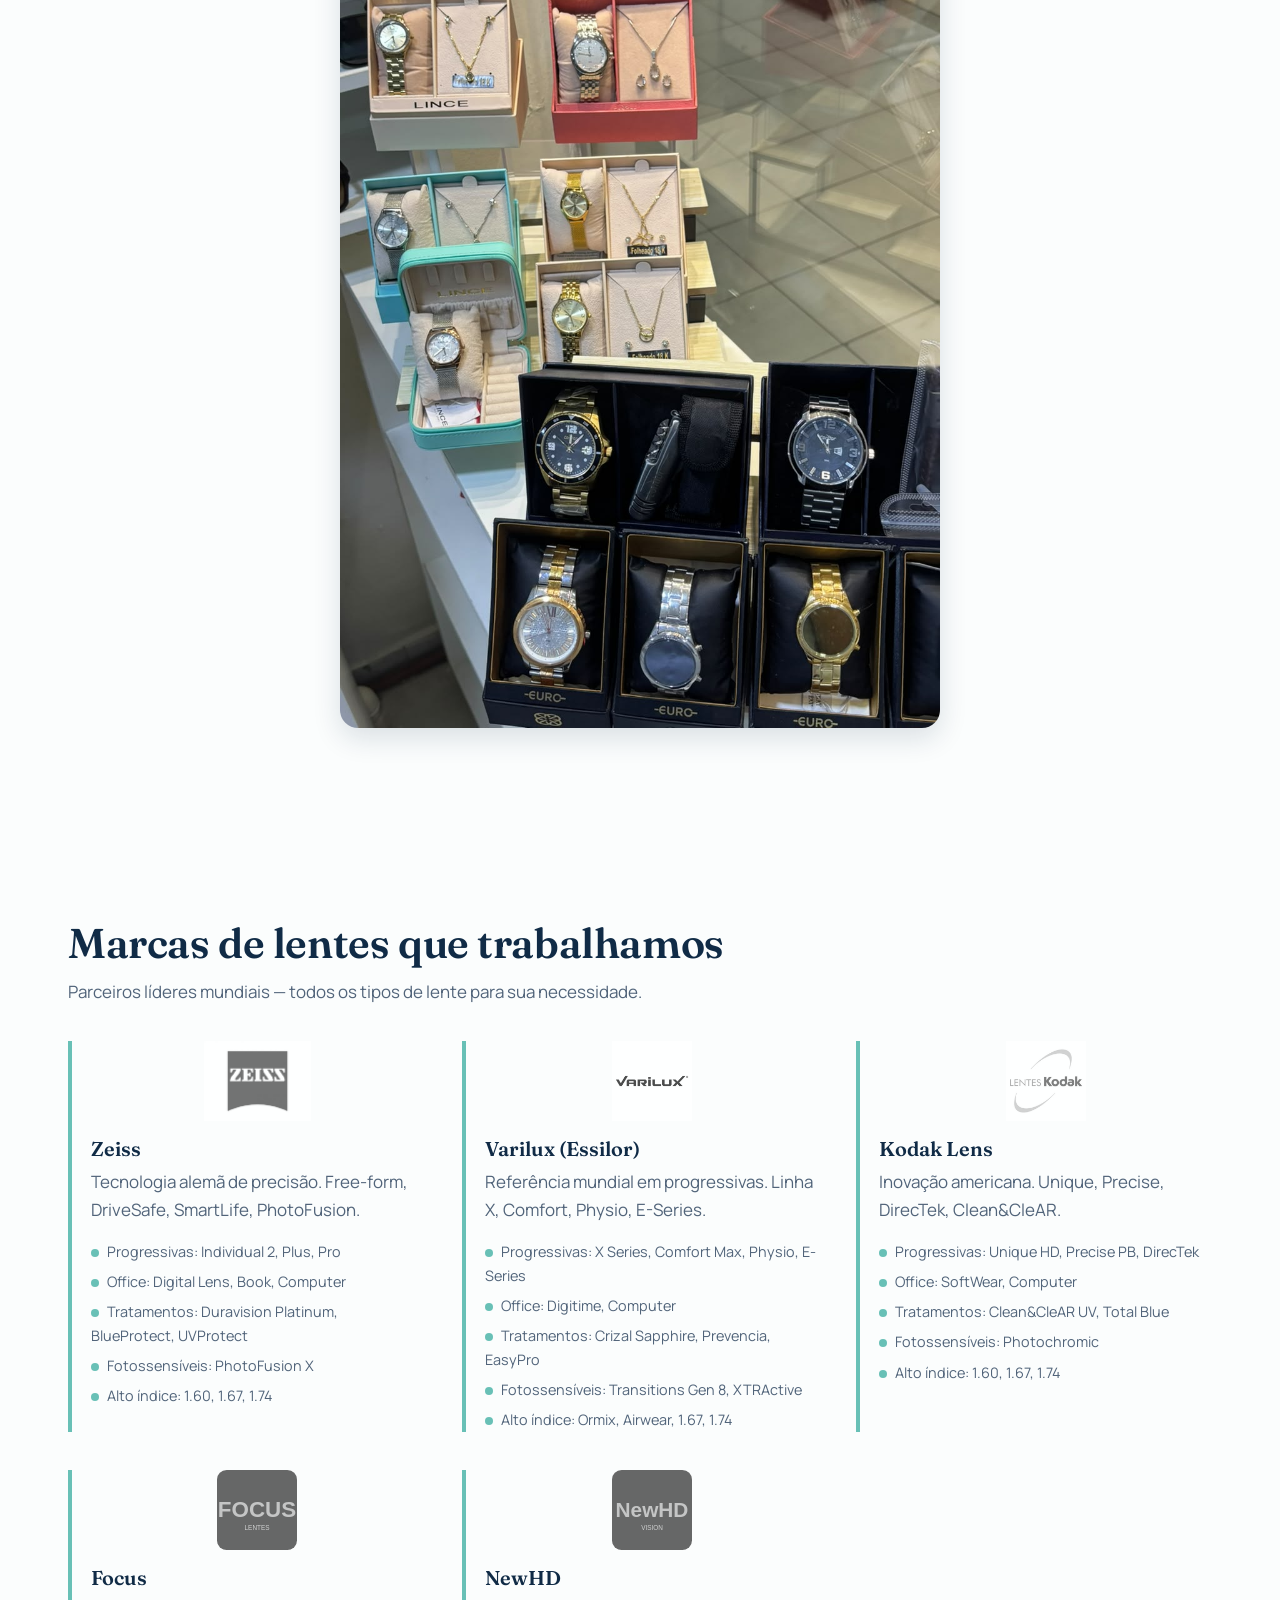
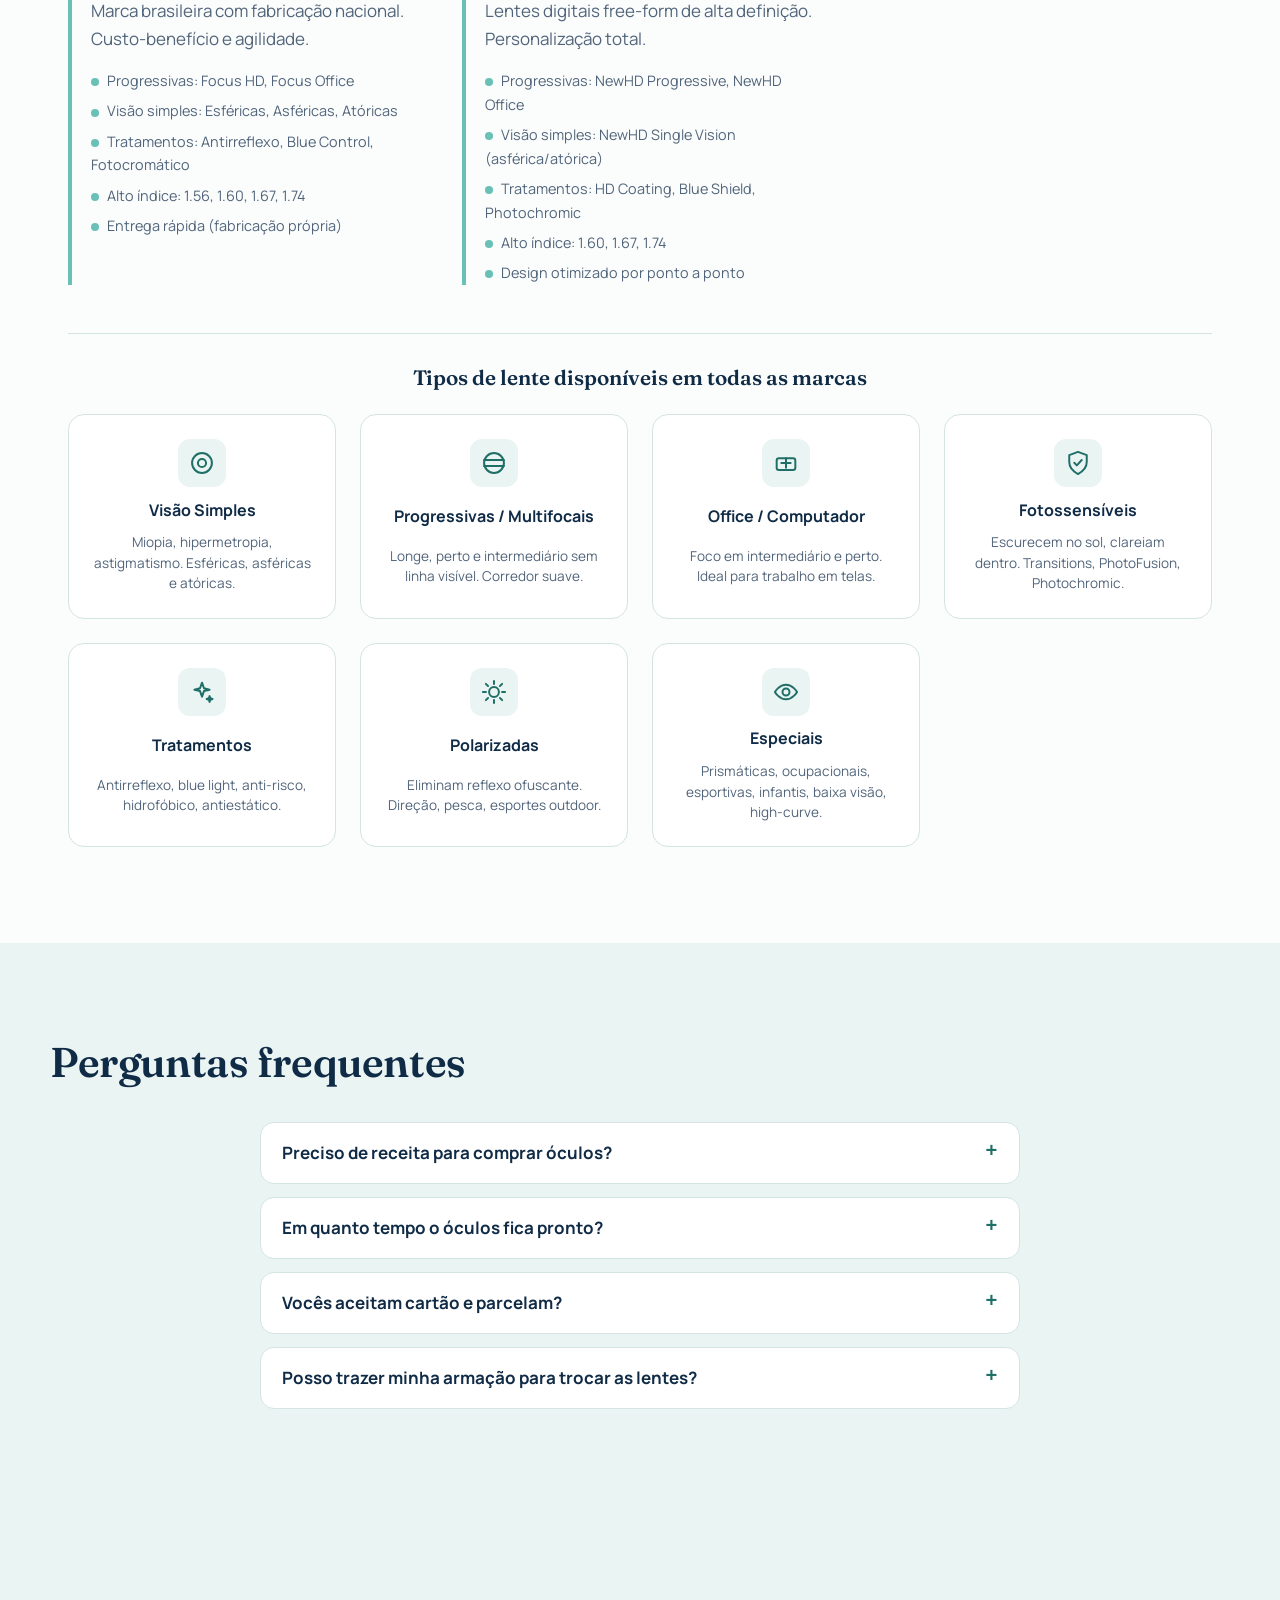
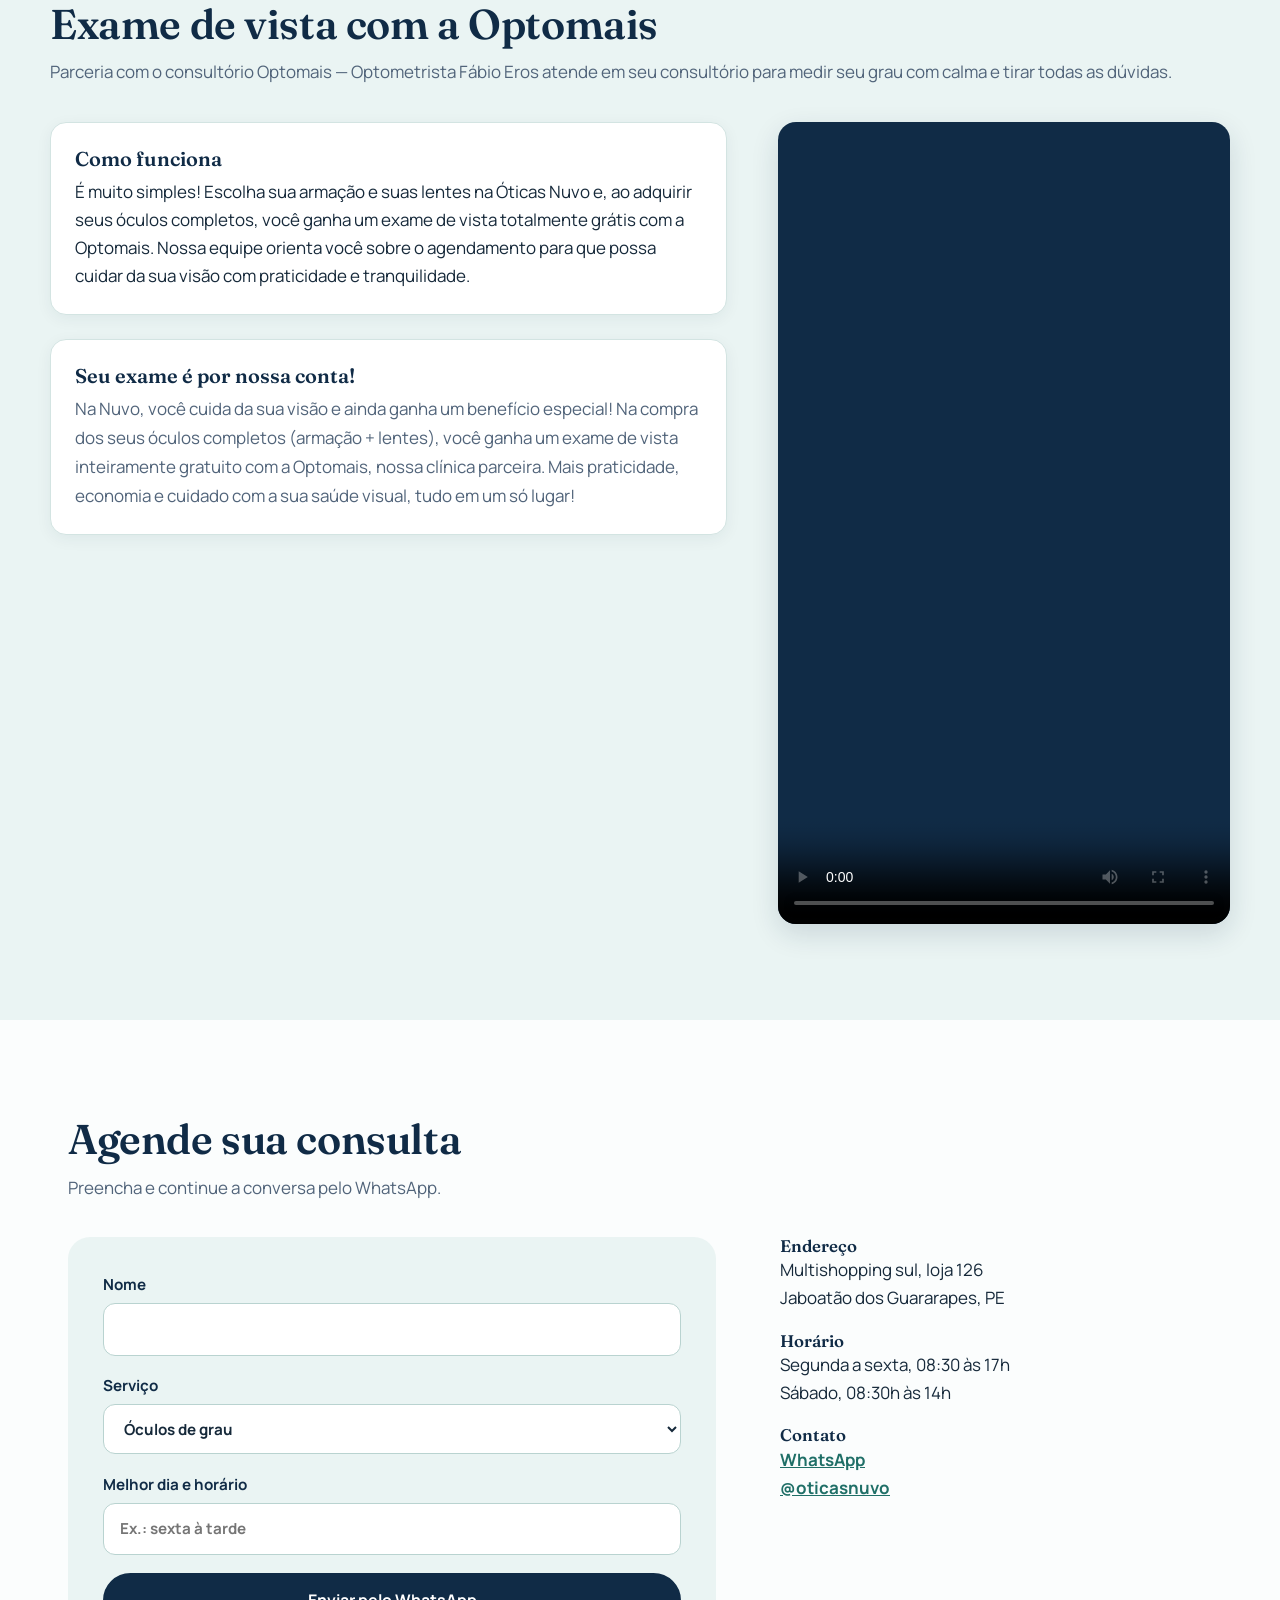
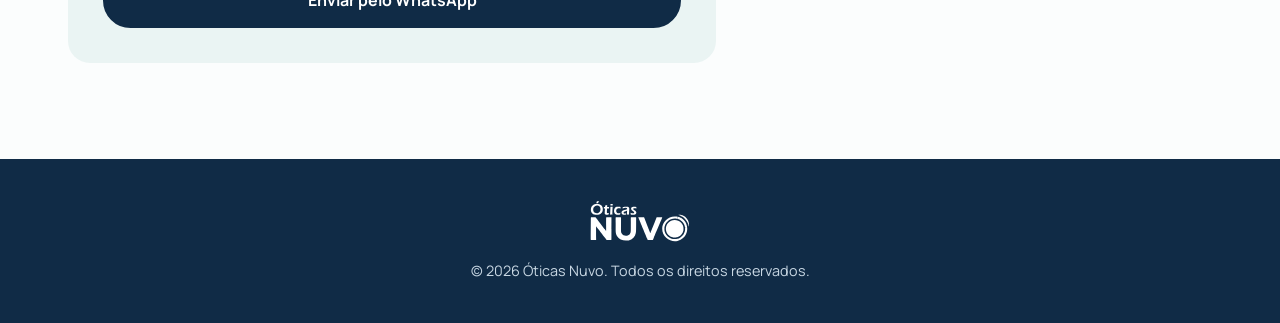
==== commit bf2382e2: "Add store photos (vitrine e estante)" ====
--- a/nuvo/index.html
+++ b/nuvo/index.html
@@ -180,6 +180,10 @@
       <li><strong>Garantia de adaptação.</strong> Se a lente não se adaptar, a gente resolve.</li>
       <li><strong>Pós-venda.</strong> Ajustes, limpeza e troca de plaquetas.</li>
     </ul>
+  </div>
+  <div class="loja-grid" aria-label="Fotos da loja Óticas Nuvo">
+    <figure><img src="img/loja-1.jpg.jpeg" alt="Vitrine da Óticas Nuvo com armações expostas" loading="lazy"></figure>
+    <figure><img src="img/loja-3.jpg.jpeg" alt="Estante de armações da Óticas Nuvo" loading="lazy"></figure>
   </div>
 </section>
 
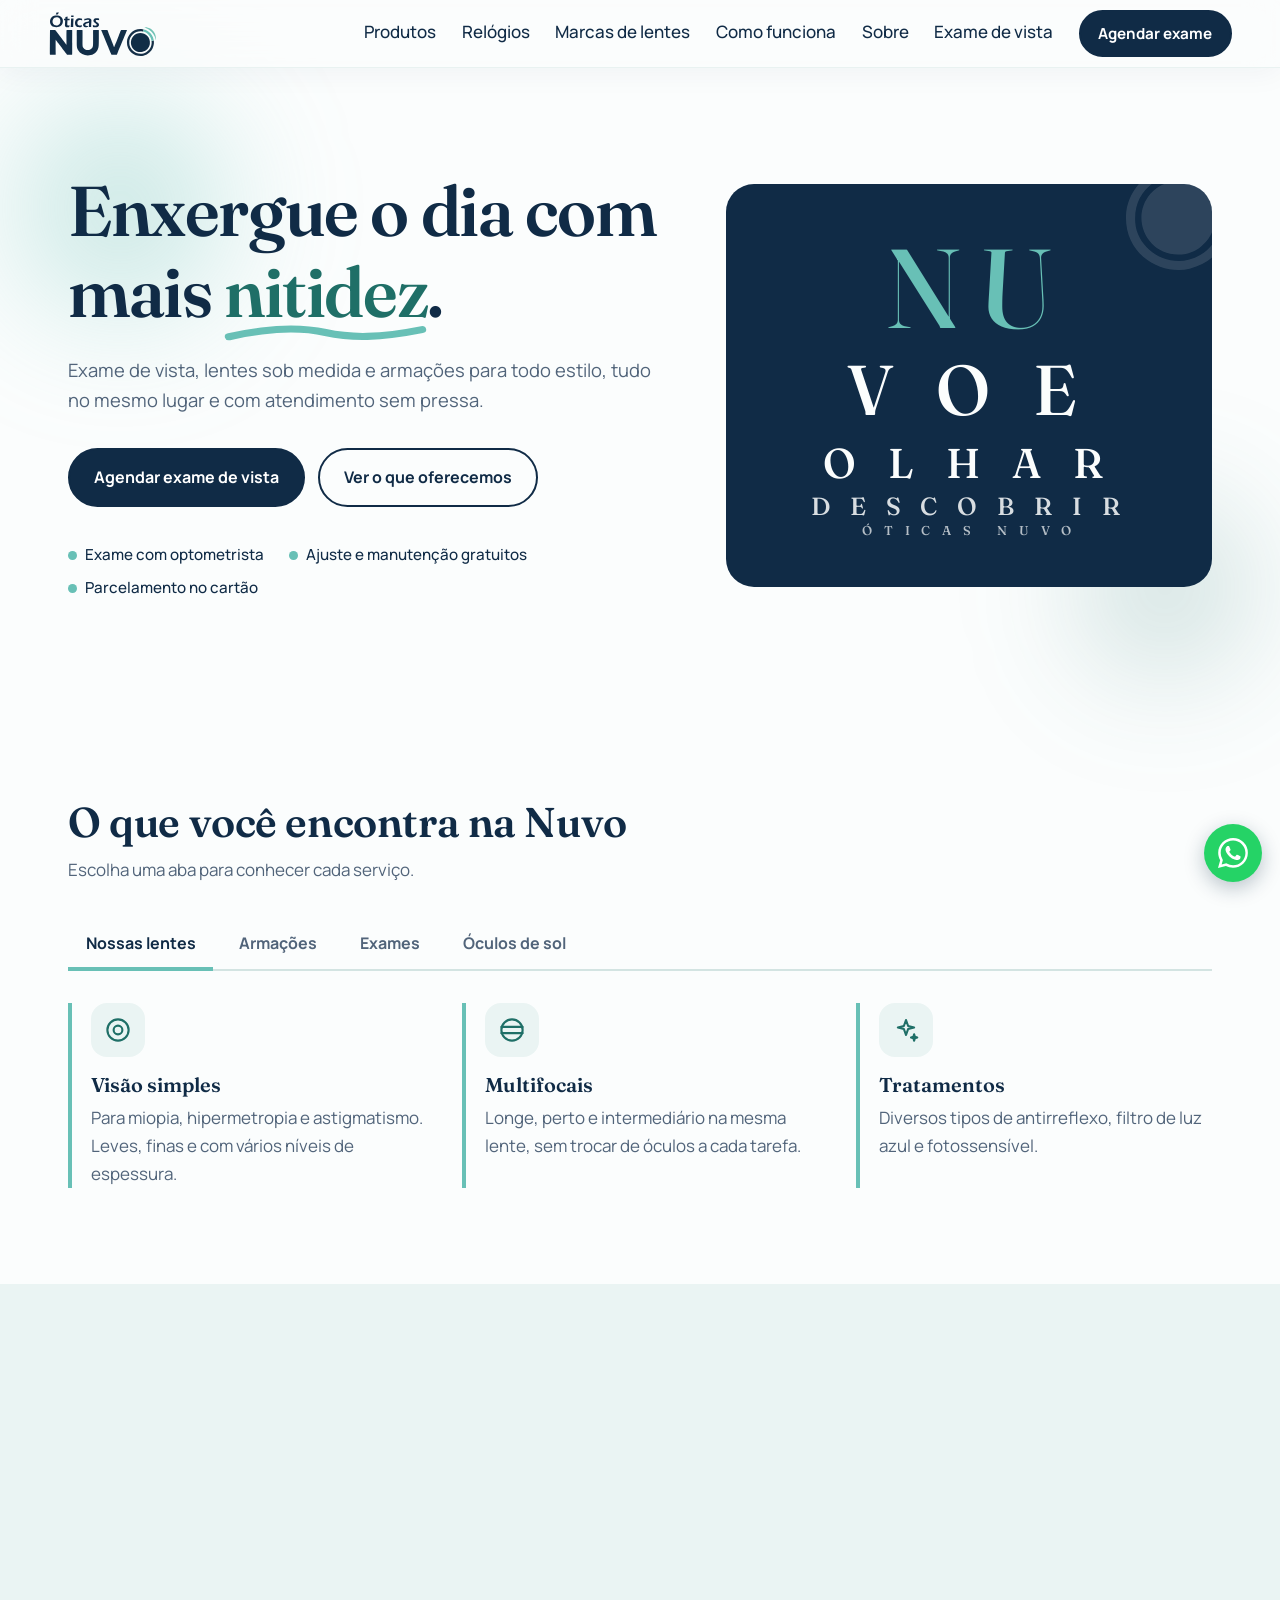
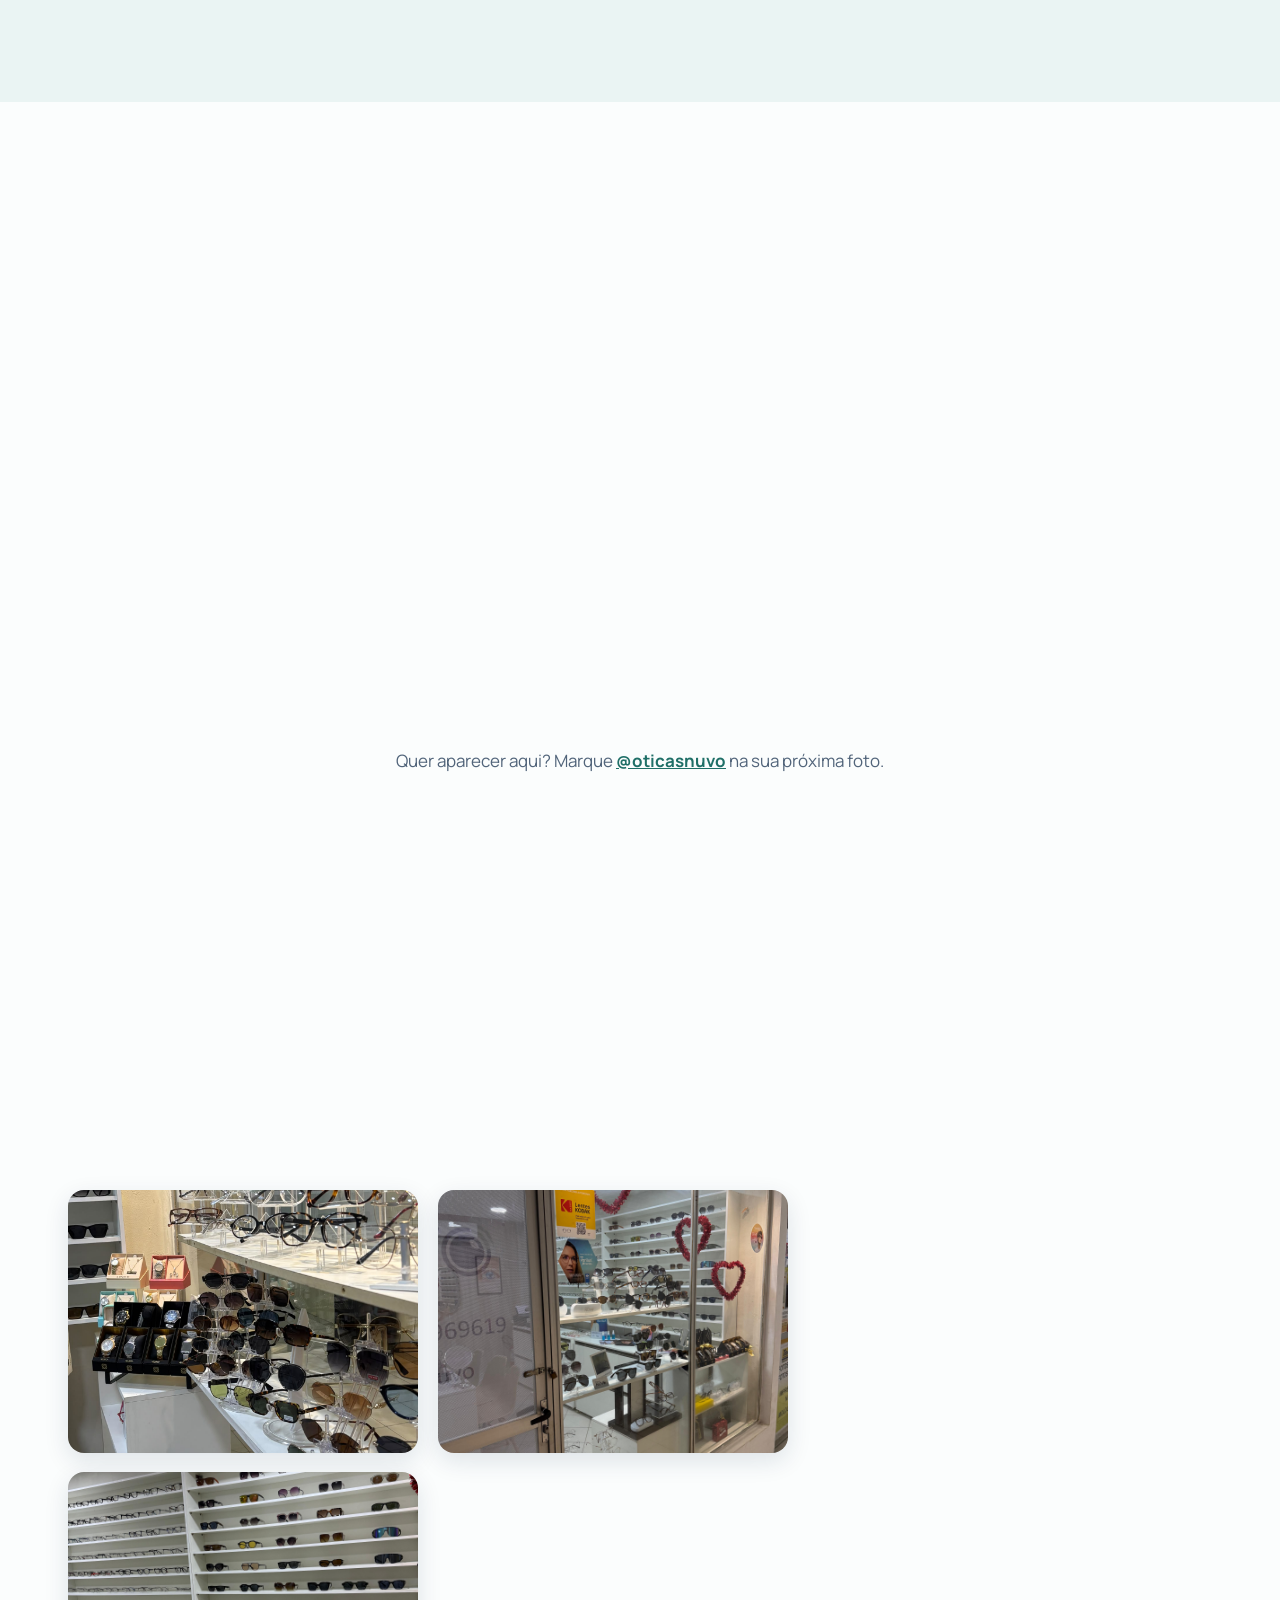
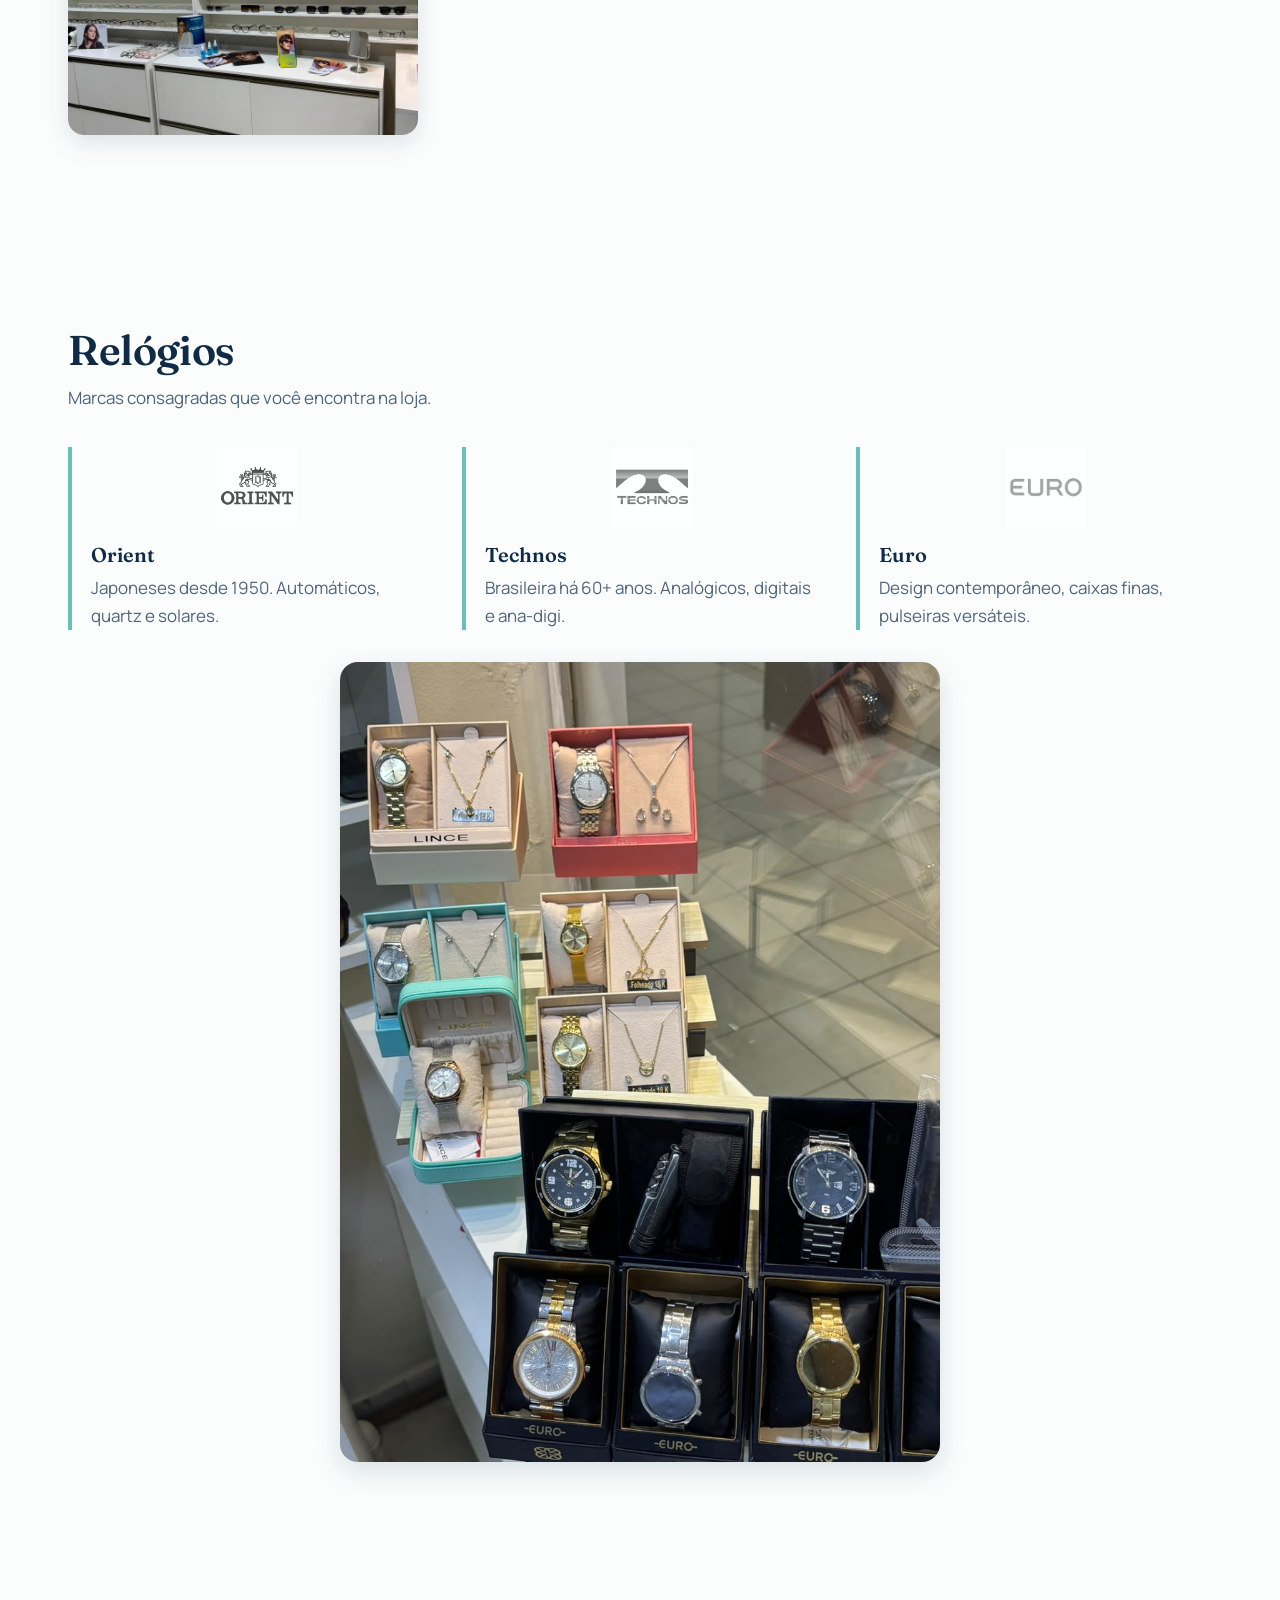
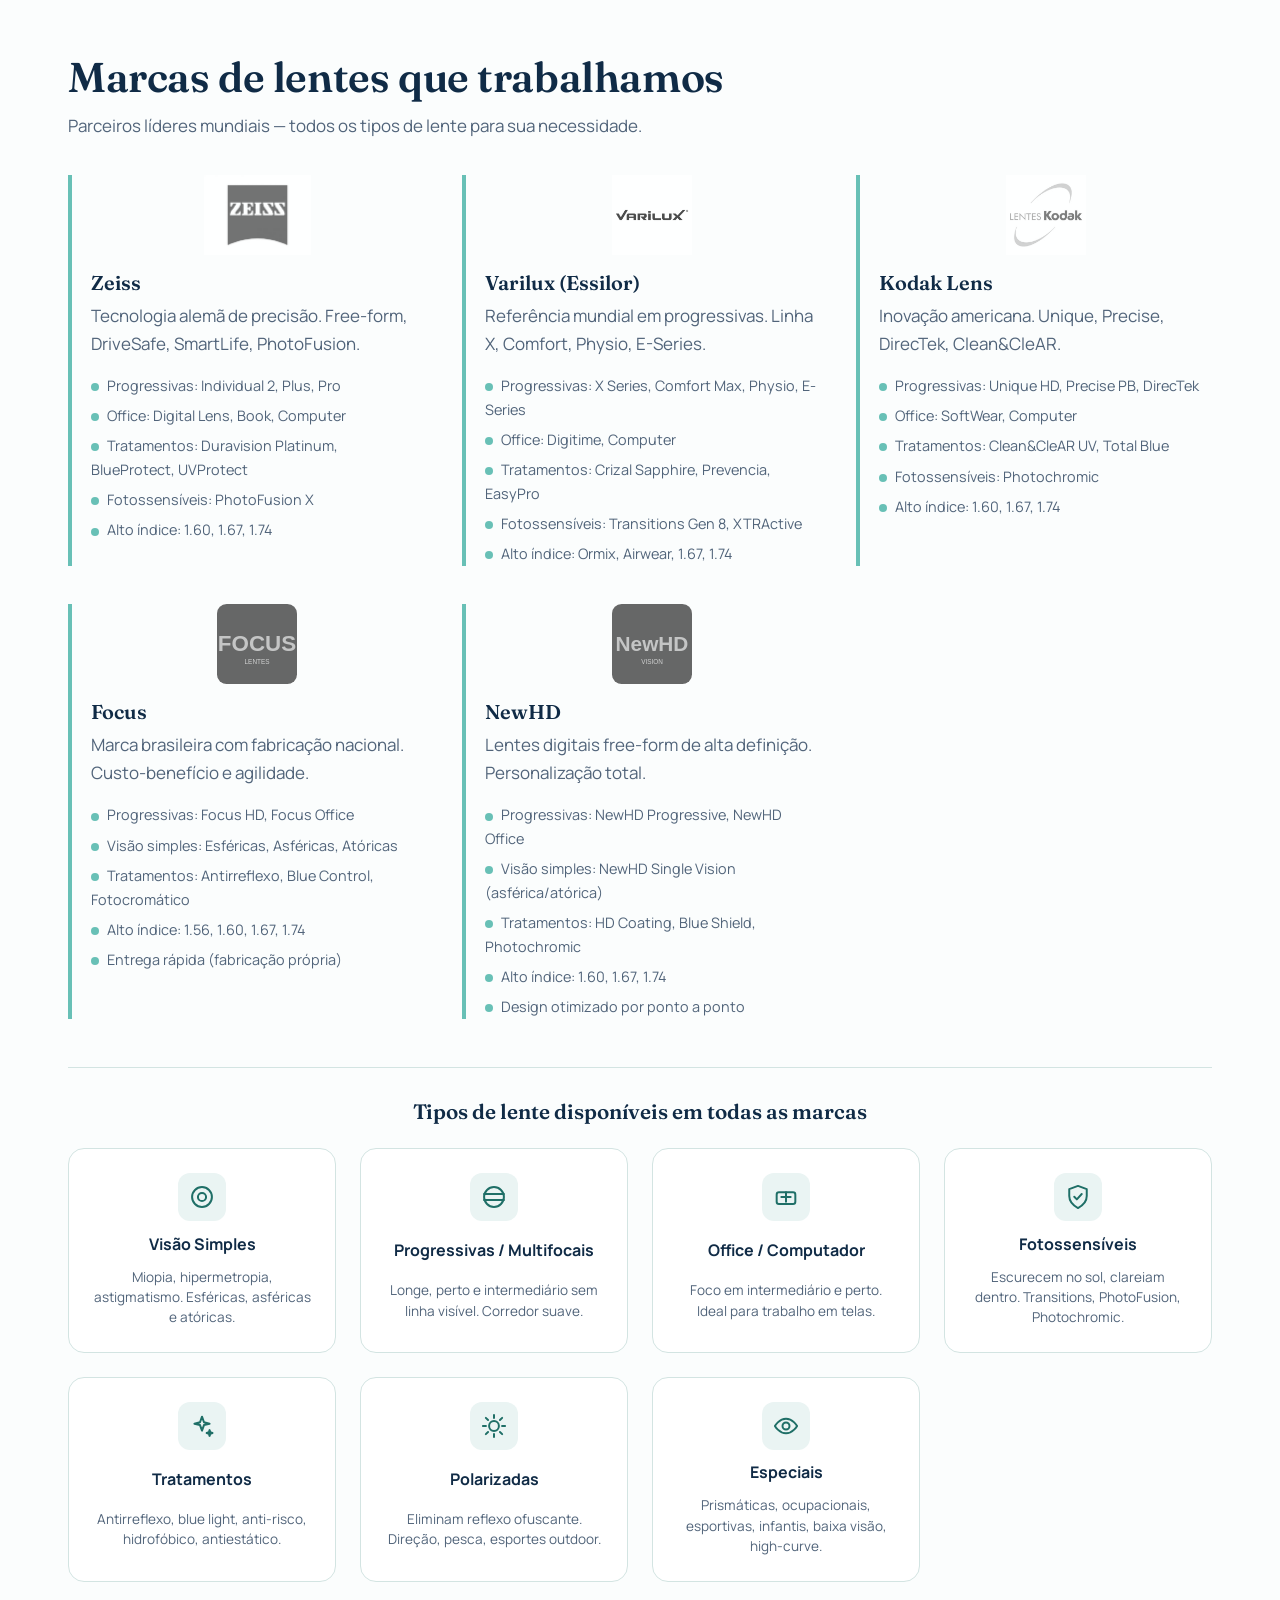
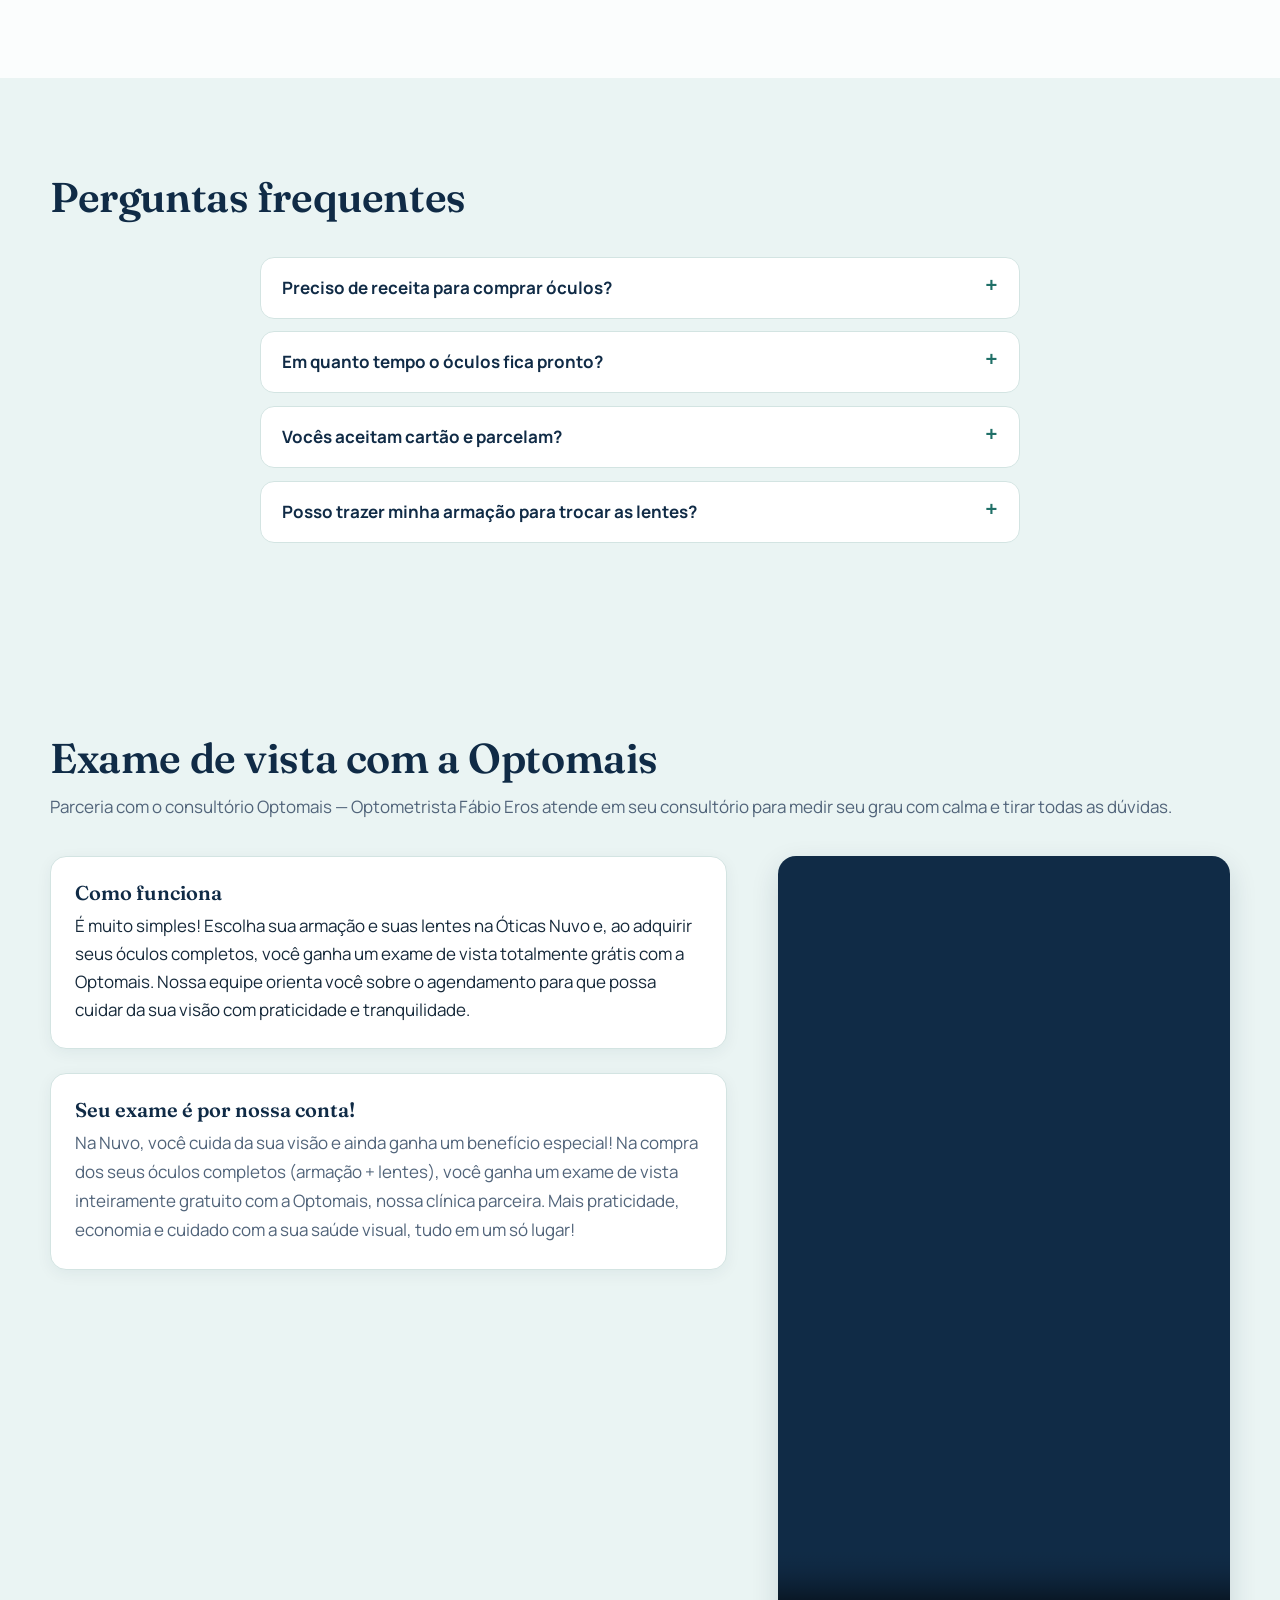
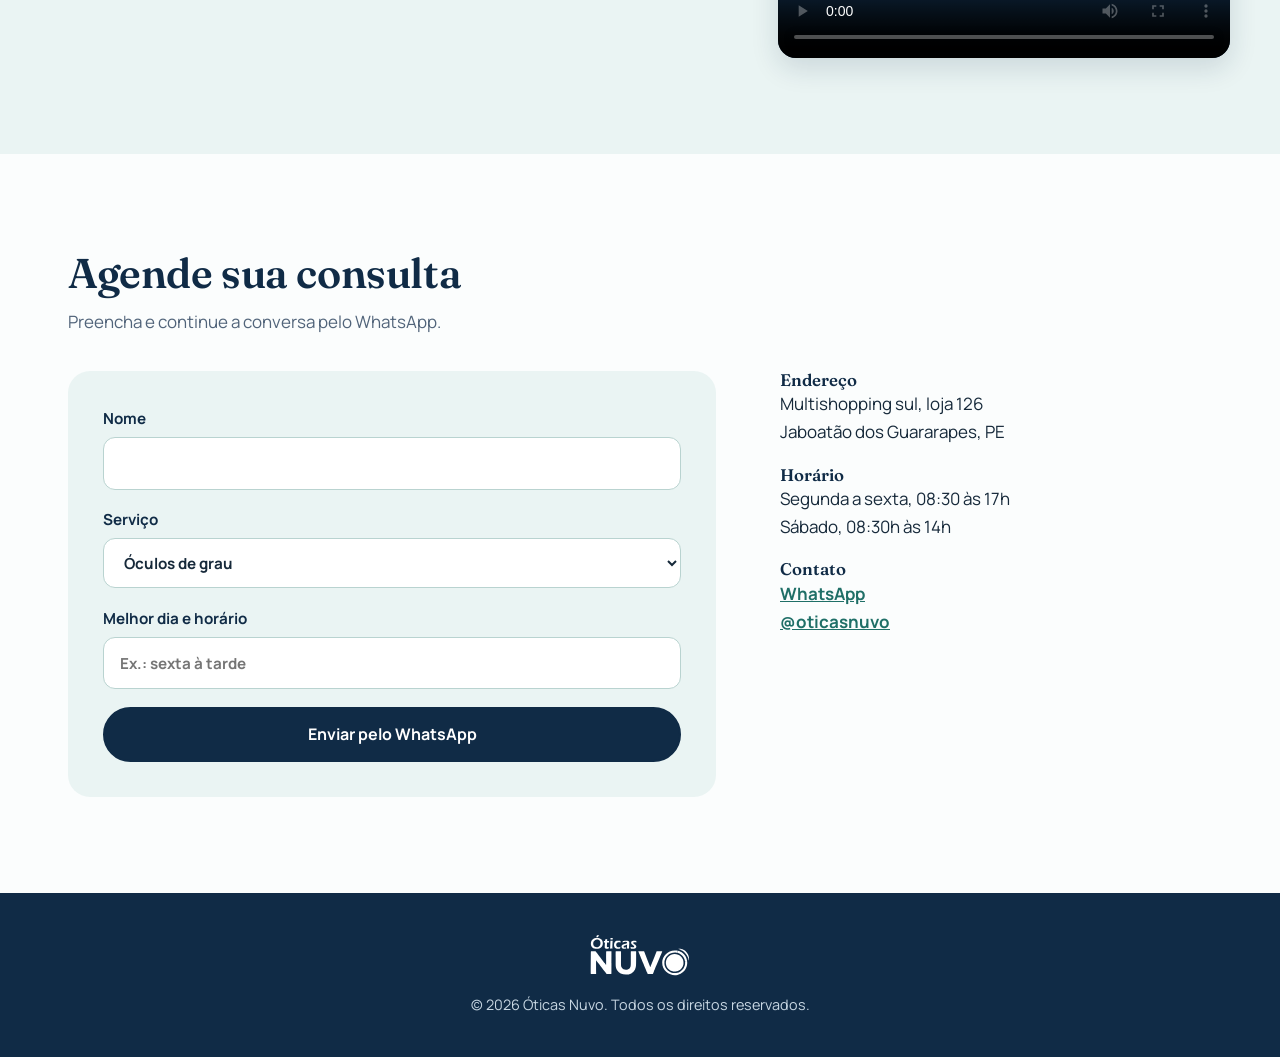
==== commit 16964322: "Add third store photo (balcão)" ====
--- a/nuvo/index.html
+++ b/nuvo/index.html
@@ -183,6 +183,7 @@
   </div>
   <div class="loja-grid" aria-label="Fotos da loja Óticas Nuvo">
     <figure><img src="img/loja-1.jpg.jpeg" alt="Vitrine da Óticas Nuvo com armações expostas" loading="lazy"></figure>
+    <figure><img src="img/loja-2.jpg.jpeg" alt="Balcão de atendimento da Óticas Nuvo" loading="lazy"></figure>
     <figure><img src="img/loja-3.jpg.jpeg" alt="Estante de armações da Óticas Nuvo" loading="lazy"></figure>
   </div>
 </section>
--- a/nuvo/css/style.css
+++ b/nuvo/css/style.css
@@ -164,6 +164,13 @@
 .why li{padding:0 0 1.2rem;border-bottom:1px solid #D3E4E2}
 .why strong{color:var(--navy)}
 
+.loja-grid{margin-top:2.5rem;display:grid;grid-template-columns:repeat(2,minmax(0,1fr));max-width:720px;gap:1.2rem}
+.loja-grid figure{margin:0;border-radius:16px;overflow:hidden;box-shadow:0 8px 24px rgba(16,43,70,.12);aspect-ratio:4/3;transition:translate .3s ease,box-shadow .3s ease}
+@media (max-width:600px){.loja-grid{grid-template-columns:1fr;max-width:320px}}
+.loja-grid figure:hover{translate:0 -4px;box-shadow:0 14px 32px rgba(16,43,70,.18)}
+.loja-grid img{width:100%;height:100%;object-fit:cover;transition:transform .5s cubic-bezier(.2,.7,.3,1)}
+.loja-grid figure:hover img{transform:scale(1.06)}
+
 .faq{display:grid;gap:.8rem;max-width:760px}
 details{background:#fff;border-radius:14px;padding:1rem 1.3rem;border:1px solid #D3E4E2;transition:translate .25s ease,box-shadow .25s ease,border-color .25s}
 .faq details:hover{translate:0 -3px;box-shadow:0 10px 26px rgba(16,43,70,.09);border-color:var(--teal)}
